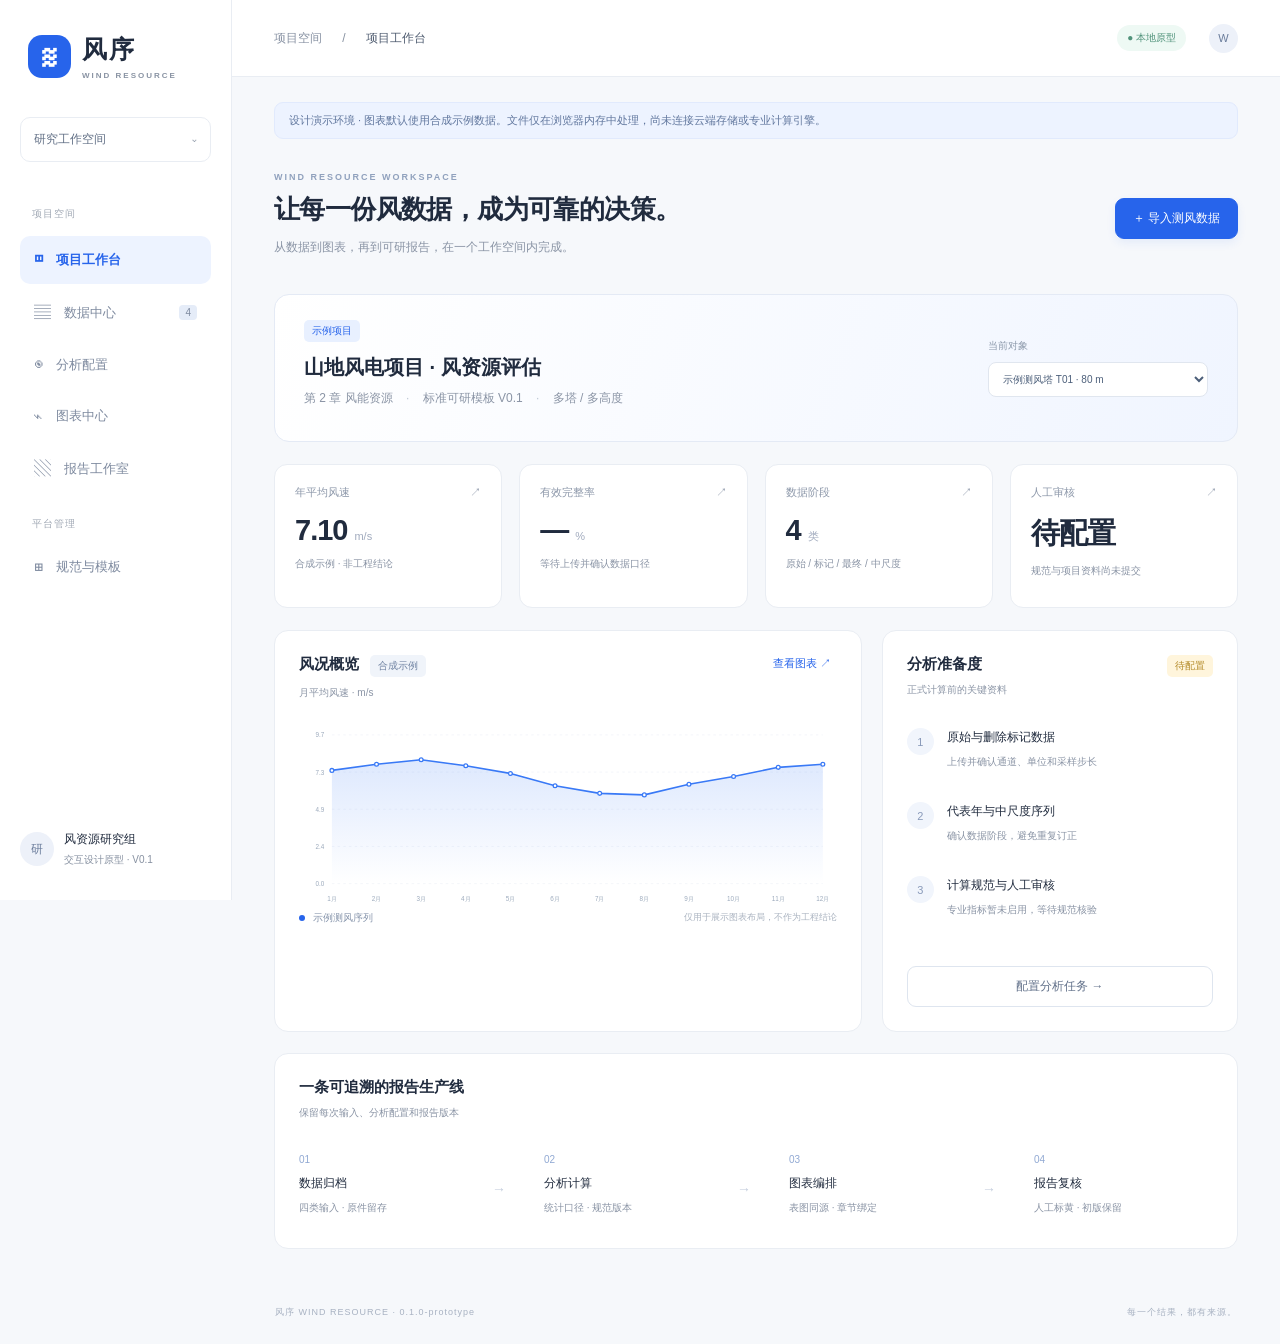
==== index.html @ bcc565cb "Publish GUI baseline v0.1.0-prototype" ====
<!doctype html><html lang="zh-CN"><head><meta charset="UTF-8"><meta name="viewport" content="width=device-width,initial-scale=1"><title>风序 · 风资源分析平台</title><link rel="stylesheet" href="style.css"></head><body>
<aside><a class="brand" href="#overview"><span class="logo">≋</span><div>风序 <small>WIND RESOURCE</small></div></a><div class="workspace">研究工作空间 <span>⌄</span></div><div class="navlabel">项目空间</div><nav><button data-page="overview" class="active">◫ <span>项目工作台</span></button><button data-page="data">▤ <span>数据中心</span><i>4</i></button><button data-page="analysis">◉ <span>分析配置</span></button><button data-page="charts">⌁ <span>图表中心</span></button><button data-page="report">▧ <span>报告工作室</span></button><div class="navlabel">平台管理</div><button data-page="standards">⊞ <span>规范与模板</span></button></nav><div class="asidebottom"><span class="avatar">研</span><div>风资源研究组<small>交互设计原型 · V0.1</small></div></div></aside>
<div class="shell"><header><div>项目空间 <span class="muted">/</span> <b id="breadcrumb">项目工作台</b></div><div class="headerRight"><span class="pill">● 本地原型</span><span class="avatar small">W</span></div></header><main><div class="notice">设计演示环境 · 图表默认使用合成示例数据。文件仅在浏览器内存中处理，尚未连接云端存储或专业计算引擎。</div><section class="projectline"><div><div class="eyebrow">WIND RESOURCE WORKSPACE</div><h1 id="pageTitle">让每一份风数据，成为可靠的决策。</h1><p id="pageDesc">从数据到图表，再到可研报告，在一个工作空间内完成。</p></div><button class="primary" id="topAction">＋ 导入测风数据</button></section>
<section id="overview" class="page active"><div class="projectcard"><div><span class="tag">示例项目</span><h2>山地风电项目 · 风资源评估</h2><p>第 2 章 风能资源 <span class="dot">·</span> 标准可研模板 V0.1 <span class="dot">·</span> 多塔 / 多高度</p></div><div class="projectmeta">当前对象<select id="mast"><option>示例测风塔 T01 · 80 m</option><option>示例测风塔 T02 · 90 m</option><option>示例轮毂高度 · 125 m</option></select></div></div><div class="metrics" id="metrics"></div><div class="twocol"><article class="card"><div class="cardhead"><div><h3>风况概览 <span class="tag soft">合成示例</span></h3><p>月平均风速 · m/s</p></div><button class="textbtn" data-go="charts">查看图表 ↗</button></div><div id="overviewChart" class="chart"></div><div class="legend"><span class="bluepoint"></span>示例测风序列 <span class="legendnote">仅用于展示图表布局，不作为工程结论</span></div></article><article class="card"><div class="cardhead"><div><h3>分析准备度</h3><p>正式计算前的关键资料</p></div><span class="tag amber">待配置</span></div><div class="checklist"><div><span class="step">1</span><div><b>原始与删除标记数据</b><p>上传并确认通道、单位和采样步长</p></div></div><div><span class="step">2</span><div><b>代表年与中尺度序列</b><p>确认数据阶段，避免重复订正</p></div></div><div><span class="step">3</span><div><b>计算规范与人工审核</b><p>专业指标暂未启用，等待规范核验</p></div></div></div><button class="outline wide" data-go="analysis">配置分析任务 →</button></article></div><article class="card"><div class="cardhead"><div><h3>一条可追溯的报告生产线</h3><p>保留每次输入、分析配置和报告版本</p></div></div><div class="pipeline"><div><em>01</em><b>数据归档</b><p>四类输入 · 原件留存</p></div><span>→</span><div><em>02</em><b>分析计算</b><p>统计口径 · 规范版本</p></div><span>→</span><div><em>03</em><b>图表编排</b><p>表图同源 · 章节绑定</p></div><span>→</span><div><em>04</em><b>报告复核</b><p>人工标黄 · 初版保留</p></div></div></article></section>
<section id="data" class="page"><div class="fourgrid" id="slots"></div><article class="card"><div class="cardhead"><div><h3>本地数据预检</h3><p>CSV / TXT 预览与字段映射；本原型不解析 Excel，生产版计划支持 XLSX。</p></div><button class="textbtn" id="sampleDownload">下载 CSV 示例 ↓</button></div><div class="formgrid"><label>数据阶段<select id="stage"><option value="raw">原始测风数据</option><option value="qc">删除标记数据</option><option value="final">最终轮毂代表年</option><option value="mesoscale">中尺度数据</option></select></label><label>选择文件<input type="file" id="file" accept=".csv,.txt,.xlsx,.xls"></label><label>文件时间口径<select id="timezone"><option value="8">北京时间 UTC+08:00</option><option value="0">UTC</option></select></label><label>采样步长（分钟）<input type="number" id="interval" min="1" value="10"></label></div><div id="fileStatus" class="empty">尚未选择文件。支持逗号、制表符或分号分隔的 UTF-8 文本。</div><div id="mapping" hidden><div class="formgrid"><label>时间列<select id="timecol"></select></label><label>风速列（m/s）<select id="speedcol"></select></label><label>方向列（°，可选）<select id="dircol"></select></label><label>质量列（可选；0/valid 为有效）<select id="qccol"></select></label></div><button id="inspect" class="primary">运行本地预检</button><div id="preview" class="tablewrap"></div></div></article><article id="preflight" class="card" hidden></article></section>
<section id="analysis" class="page"><div class="twocol"><article class="card"><div class="cardhead"><div><h3>分析参数</h3><p>先确定数据阶段，再确定统计口径。</p></div><span class="tag soft">配置草稿</span></div><form id="configForm"><div class="formgrid"><label>测风年开始<input type="date" id="start" value="2024-01-01" required></label><label>测风年结束（不含）<input type="date" id="end" value="2025-01-01" required></label><label>目标轮毂高度（m）<input type="number" id="height" value="125" min="1" max="500" required></label><label>风向扇区<select id="sectors"><option>16</option><option>12</option><option>8</option></select></label></div><label class="fieldtitle">长序列回溯窗口</label><div class="segments" id="windows"><button type="button" data-years="10">近 10 年</button><button type="button" data-years="20" class="selected">近 20 年</button><button type="button" data-years="30">近 30 年</button></div><div id="windowPreview" class="hint"></div><label class="fieldtitle">数据处理路径</label><label class="radio"><input type="radio" name="path" value="final" checked> 使用已订正、已外推的最终数据 <small>跳过订正与外推</small></label><label class="radio"><input type="radio" name="path" value="raw"> 从测风数据建立处理流程 <small>引擎待实现</small></label><div class="hint warning">极端风速、湍流等级、切变与密度方法：待规范审核。此原型仅保存配置，不执行专业计算。</div><button class="primary wide" type="submit">保存配置并查看示例图表 →</button></form></article><article class="card"><h3>本次分析的输出</h3><div class="outputlist"><div><b>01 · 数据质量</b><p>完整率、有效率、删除与插补统计</p></div><div><b>02 · 风况特征</b><p>月变化、日变化、频率与玫瑰图</p></div><div><b>03 · 长序列分析</b><p>同期对齐、16扇区相关与年际变化</p></div><div><b>04 · 报告草稿</b><p>绑定第2章，保留待补字段与来源</p></div></div><div class="hint">窗口默认以测风年结束日期为锚点，向前回溯日历年。数据不足时需披露实际覆盖，不能将短序列标为完整30年。</div><button class="outline wide" id="configDownload">下载配置 JSON ↓</button></article></div></section>
<section id="charts" class="page"><div class="charttoolbar"><div class="segments" id="chartTabs"><button class="selected" data-chart="monthly">月变化</button><button data-chart="frequency">风速频率</button><button data-chart="rose">风向玫瑰</button><button data-chart="longterm">长序列</button></div><button class="outline" id="csvDownload">下载当前结果 CSV ↓</button></div><article class="card"><div class="cardhead"><div><h3 id="chartTitle">月平均风速变化</h3><p id="chartSubtitle">合成示例 · 非上传文件分析结果</p></div><span class="tag soft" id="sourceBadge">合成示例</span></div><div id="mainChart" class="chart large"></div><div id="chartTable" class="tablewrap"></div></article><div class="hint warning">分扇区回归、风功率密度与 Weibull 拟合在正式引擎中实现；当前页面不展示伪造的专业计算结论。</div></section>
<section id="report" class="page"><div class="reporttoolbar"><span class="tag amber">未审草稿 · HTML原型</span><button class="primary" id="reportDownload">下载报告预览 HTML ↓</button></div><div class="reportlayout"><article class="card chapters"><h3>第2章 · 风能资源</h3><div id="chapterList"></div></article><article class="paper"><div class="paperbrand">风资源可行性研究 · 设计预览</div><h2 id="chapterTitle"></h2><div id="chapterBody"></div><footer>标准模板 V0.1 <span>草稿 / 待人工复核</span></footer></article></div></section>
<section id="standards" class="page"><div class="twocol"><article class="card"><h3>规范与计算方法</h3><p class="muted">上传标准不等于批准算法，正式启用需工程师审核。</p><div class="outputlist"><div><b>空气密度 / 切变</b><p>输入条件、单位、测量高度与公式待核验</p><span class="tag amber">待提供规范</span></div><div><b>湍流强度 / 机组等级</b><p>需要同时间窗标准差及适用标准版本</p><span class="tag amber">判级未启用</span></div><div><b>50年一遇极端风速</b><p>四个候选方法，按适用条件选择；不预设结果</p><span class="tag amber">待审核</span></div></div></article><article class="card"><h3>可研模板 V0.1</h3><p>主参考：NY10957NK-A01</p><p>辅助参考：04-标准可研模板</p><div class="templatefacts"><b>10<small>标准章节</small></b><b>40<small>表格位置</small></b><b>24<small>图形位置</small></b></div><div class="hint">黄色高亮用于人工补写与确认；多塔、多场区循环展开。未提供的独立《可研上册》不列为已核对资料。</div><button class="outline wide" data-go="report">打开报告工作室 →</button></article></div></section>
</main><footer class="appfooter">风序 WIND RESOURCE <span>每一个结果，都有来源。</span></footer></div><div id="toast" role="status"></div><script src="app.js"></script></body></html>
---- style.css ----
:root{--blue:#2764eb;--ink:#202b3e;--muted:#8791a1;--line:#e9edf3;--bg:#f6f8fb}*{box-sizing:border-box}body{margin:0;color:var(--ink);background:var(--bg);font-family:-apple-system,BlinkMacSystemFont,"Segoe UI","PingFang SC","Microsoft YaHei",sans-serif;font-size:14px}button,input,select{font:inherit}button,a,input,select{outline-offset:4px}button{cursor:pointer;transition:.18s}button:hover{filter:brightness(.96)}a{color:inherit;text-decoration:none}aside{width:232px;position:fixed;inset:0 auto 0 0;background:white;border-right:1px solid var(--line);padding:33px 20px;display:flex;flex-direction:column}.brand{display:flex;align-items:center;gap:11px;padding:0 8px;font-size:25px;font-weight:700;letter-spacing:2px}.logo{display:grid;place-items:center;width:43px;height:43px;border-radius:14px;background:var(--blue);color:white;font-size:35px}.brand small{display:block;font-size:8px;letter-spacing:2px;color:#8993a3;margin-top:5px}.workspace{margin:37px 0 22px;padding:13px;border:1px solid var(--line);border-radius:10px;font-size:12px;color:#627086}.workspace span{float:right}.navlabel{text-transform:uppercase;color:#a1a9b5;font-size:10px;margin:23px 12px 12px;letter-spacing:1px}nav button{border:0;background:none;color:#7e8a9f;width:100%;text-align:left;padding:14px;border-radius:10px;margin:3px 0;display:flex;gap:13px;align-items:center;font-size:17px}nav button span{font-size:13px}nav button.active{color:var(--blue);background:#edf3ff;font-weight:600}nav i{font-size:10px;font-style:normal;margin-left:auto;background:#e5ecf8;padding:2px 6px;border-radius:4px}.asidebottom{margin-top:auto;display:flex;gap:10px;align-items:center;font-size:12px}.asidebottom small{display:block;color:var(--muted);font-size:10px;margin-top:5px}.avatar{display:grid;place-items:center;background:#edf1f9;color:#6a7c9b;border-radius:50%;width:34px;height:34px}.avatar.small{width:29px;height:29px;font-size:11px}.shell{margin-left:232px}header{height:77px;background:#fff;border-bottom:1px solid var(--line);padding:0 42px;display:flex;align-items:center;justify-content:space-between;font-size:12px;color:#8892a3}header b{color:#4f5c70;font-weight:500}header .muted{margin:0 17px}.headerRight{display:flex;align-items:center;gap:23px}.pill{font-size:10px;color:#51937b;background:#eef9f4;padding:6px 10px;border-radius:20px}main{max-width:1510px;margin:auto;padding:25px 42px 20px}.notice{background:#edf3ff;color:#61779e;border:1px solid #e1eafd;padding:10px 14px;border-radius:9px;font-size:11px}.projectline{display:flex;justify-content:space-between;align-items:center;margin:33px 0 28px;gap:16px}.eyebrow{font-size:9px;letter-spacing:2px;color:#90a1bd;font-weight:600}h1{font-size:26px;letter-spacing:-.6px;font-weight:650;margin:10px 0}p{line-height:1.8;color:#8a94a5;font-size:12px;margin:7px 0}h2{font-size:20px;font-weight:600}h3{font-size:15px;font-weight:600;margin:0 0 7px}.primary,.outline{border-radius:9px;padding:11px 17px;font-size:12px;white-space:nowrap}.primary{background:var(--blue);color:white;border:1px solid var(--blue);box-shadow:0 4px 10px #2764eb15}.outline{background:white;color:#62718a;border:1px solid #dee5ef}.textbtn{background:none;border:0;color:var(--blue);font-size:11px}.wide{width:100%;margin-top:16px}.page{display:none}.page.active{display:block}.projectcard{display:flex;align-items:center;justify-content:space-between;gap:20px;background:linear-gradient(110deg,#fff,#f0f5ff);border:1px solid #e4eaf5;border-radius:15px;padding:25px 29px}.projectcard h2{margin:12px 0 5px}.dot{margin:0 10px;color:#bec7d4}.tag{font-size:10px;border-radius:5px;padding:4px 8px;background:#e8f0ff;color:var(--blue);font-weight:400;display:inline-block}.tag.soft{color:#7184a3;background:#f0f4fa;margin-left:7px}.tag.amber{background:#fff5dc;color:#b48b2a}.projectmeta{color:#8c99ab;font-size:10px;min-width:220px}.projectmeta select{margin-top:9px}.metrics{display:grid;grid-template-columns:repeat(4,1fr);gap:17px;margin:22px 0}.metric{background:#fff;padding:20px;border:1px solid var(--line);border-radius:13px}.metriclabel{color:#8d98aa;font-size:11px;display:flex;justify-content:space-between}.metric strong{font-size:29px;letter-spacing:-1px;font-weight:600;display:inline-block;margin-top:14px}.metric strong small{font-size:11px;color:#a0aabd;font-weight:400;margin-left:7px;letter-spacing:0}.metric p{font-size:10px;margin-top:8px}.twocol{display:grid;grid-template-columns:1.65fr 1fr;gap:20px}.card{background:white;border:1px solid var(--line);border-radius:14px;padding:24px;margin-bottom:21px;min-width:0}.cardhead{display:flex;justify-content:space-between;align-items:flex-start;gap:15px}.cardhead p{font-size:10px;margin:5px 0}.chart{width:100%;margin:14px 0 0}.chart svg{width:100%;height:auto;display:block}.legend{font-size:10px;color:#8694ab;display:flex;gap:8px;align-items:center}.bluepoint{width:6px;height:6px;background:var(--blue);border-radius:50%}.legendnote{margin-left:auto;font-size:9px;color:#aab3c0}.checklist>div{display:flex;gap:13px;margin:24px 0}.checklist b{font-size:12px;font-weight:500}.checklist p{font-size:10px}.step{border-radius:50%;width:27px;height:27px;display:grid;place-items:center;background:#f1f5fc;color:#899aba;font-size:11px;flex-shrink:0}.pipeline{display:flex;align-items:center;justify-content:space-between;margin-top:27px;gap:14px}.pipeline div{flex:1}.pipeline em{font-size:10px;color:#91a9d3;font-style:normal;display:block;margin-bottom:9px}.pipeline b{font-size:12px;font-weight:500}.pipeline p{font-size:10px}.pipeline>span{color:#c4cddd;margin-right:24px}.fourgrid{display:grid;grid-template-columns:repeat(4,1fr);gap:16px}.slot{background:white;border:1px dashed #cbd7eb;border-radius:13px;padding:20px;margin-bottom:20px}.slot .fileicon{font-size:23px;color:#8fa8d5}.slot h3{font-size:12px;margin:15px 0 8px}.slot p{font-size:10px;overflow-wrap:anywhere}.formgrid{display:grid;grid-template-columns:1fr 1fr;gap:20px;margin:23px 0}label{color:#657389;font-size:11px;display:block}input,select{display:block;width:100%;padding:10px;border:1px solid #e0e6ef;border-radius:8px;background:#fff;color:#4c5f7a;margin-top:9px;min-width:0}input[type=file]{font-size:10px;padding:8px}.fieldtitle{margin:24px 0 11px}.segments{display:flex;gap:6px;background:#edf1f7;padding:4px;border-radius:10px;width:fit-content}.segments button{border:0;padding:9px 17px;border-radius:7px;background:transparent;color:#8190a7;font-size:12px}.segments .selected{background:white;color:#2764eb;box-shadow:0 1px 4px #22335510}.hint{font-size:11px;line-height:1.9;background:#f4f7fc;color:#7c8da7;padding:14px;border-radius:9px;margin:17px 0}.hint.warning{background:#fffaed;color:#a38950}.radio{display:flex;align-items:center;gap:10px;padding:13px;border:1px solid var(--line);border-radius:8px;margin:10px 0;flex-wrap:wrap}.radio input{width:auto;margin:0}.radio small{font-size:10px;color:#9ca8ba;margin-left:auto}.outputlist>div{padding:22px 0;border-bottom:1px solid var(--line)}.outputlist b{font-size:12px;font-weight:500}.outputlist p{font-size:11px}.empty{background:#f8fafd;padding:30px;text-align:center;border-radius:9px;font-size:12px;color:#98a5b8}.tablewrap{overflow:auto;margin-top:20px}table{border-collapse:collapse;width:100%;font-size:11px;white-space:nowrap}th{text-align:left;background:#f7f9fc;color:#7c8da6;font-weight:500}td,th{padding:12px;border-bottom:1px solid var(--line)}.charttoolbar,.reporttoolbar{display:flex;justify-content:space-between;align-items:center;gap:15px;margin-bottom:20px}.large{max-width:1000px;margin:25px auto}.reportlayout{display:grid;grid-template-columns:240px 1fr;gap:25px}.chapters{padding:23px 15px;height:fit-content}.chapters h3{padding:0 10px}.chapters button{width:100%;text-align:left;border:0;background:none;color:#8090a7;padding:13px 10px;font-size:11px;border-radius:7px;margin:4px 0}.chapters button.selected{background:#edf3ff;color:var(--blue)}.paper{background:white;box-shadow:0 5px 25px #28385606;border:1px solid #e9edf4;padding:45px 55px;min-height:650px;position:relative;border-radius:3px;margin-bottom:22px}.paperbrand{border-bottom:1px solid #d9e1ed;padding-bottom:15px;color:#99a4b5;font-size:10px;letter-spacing:2px}.paper h2{text-align:center;font-size:23px;margin:35px 0}.paper p{color:#657389;line-height:2.2;font-size:12px}.paper mark{background:#fff0a6;padding:3px 5px;color:#907634}.paper footer{border-top:1px solid #e4e9f0;font-size:10px;color:#9ca6b6;margin-top:60px;padding-top:13px;display:flex;justify-content:space-between}.templatefacts{display:flex;justify-content:space-around;margin:35px 0}.templatefacts b{font-size:30px;font-weight:500;color:#5b79aa}.templatefacts small{display:block;font-size:10px;color:#a0aabc;margin-top:12px;font-weight:400}.appfooter{padding:16px 43px 25px;color:#a8b2c2;font-size:9px;letter-spacing:1px;display:flex;justify-content:space-between}.muted{color:var(--muted)}#toast{position:fixed;bottom:28px;left:55%;transform:translateX(-50%);background:#253650;color:white;padding:13px 22px;border-radius:10px;font-size:12px;display:none;box-shadow:0 4px 25px #26395630;z-index:10}.error{color:#b86657}.success{color:#47957f}@media(min-width:1600px){main{padding-top:35px}.chart{margin-top:25px}}@media(max-width:1100px){aside{width:190px;padding:25px 12px}.shell{margin-left:190px}main{padding:22px}.twocol{grid-template-columns:1fr}.metrics{gap:10px}.metric{padding:15px}.fourgrid{grid-template-columns:1fr 1fr}h1{font-size:22px}.reportlayout{grid-template-columns:190px 1fr}.paper{padding:25px}}@media(max-width:720px){aside{position:static;width:100%;padding:16px;border-right:0}.brand{font-size:20px}.workspace,.navlabel,.asidebottom{display:none}nav{display:flex;overflow:auto;margin-top:15px}nav button{width:auto;flex-shrink:0;padding:10px}nav button span{font-size:11px}nav i{display:none}.shell{margin:0}header{padding:0 20px;height:55px}main{padding:16px}.projectline,.projectcard{align-items:flex-start;flex-direction:column}.projectline{margin:25px 0}.projectmeta{width:100%}.metrics{grid-template-columns:1fr 1fr}.fourgrid{grid-template-columns:1fr 1fr;gap:10px}.slot{padding:15px}.formgrid{grid-template-columns:1fr}.pipeline{flex-wrap:wrap}.pipeline div{flex:0 0 42%}.pipeline>span{display:none}.charttoolbar{align-items:flex-start;flex-direction:column}.segments button{padding:9px 12px}.reportlayout{grid-template-columns:1fr}.chapters{display:flex;flex-wrap:wrap}.chapters h3{width:100%}.chapters button{width:48%}.paper{padding:24px;min-height:500px}.legendnote{display:none}.card{padding:20px}.notice{line-height:1.8}.appfooter{padding:15px}.reporttoolbar{flex-wrap:wrap}}@media print{aside,header,.notice,.projectline,.appfooter,.reporttoolbar,.chapters,#toast{display:none}.shell{margin:0}.reportlayout{display:block}.paper{box-shadow:none;border:0}}
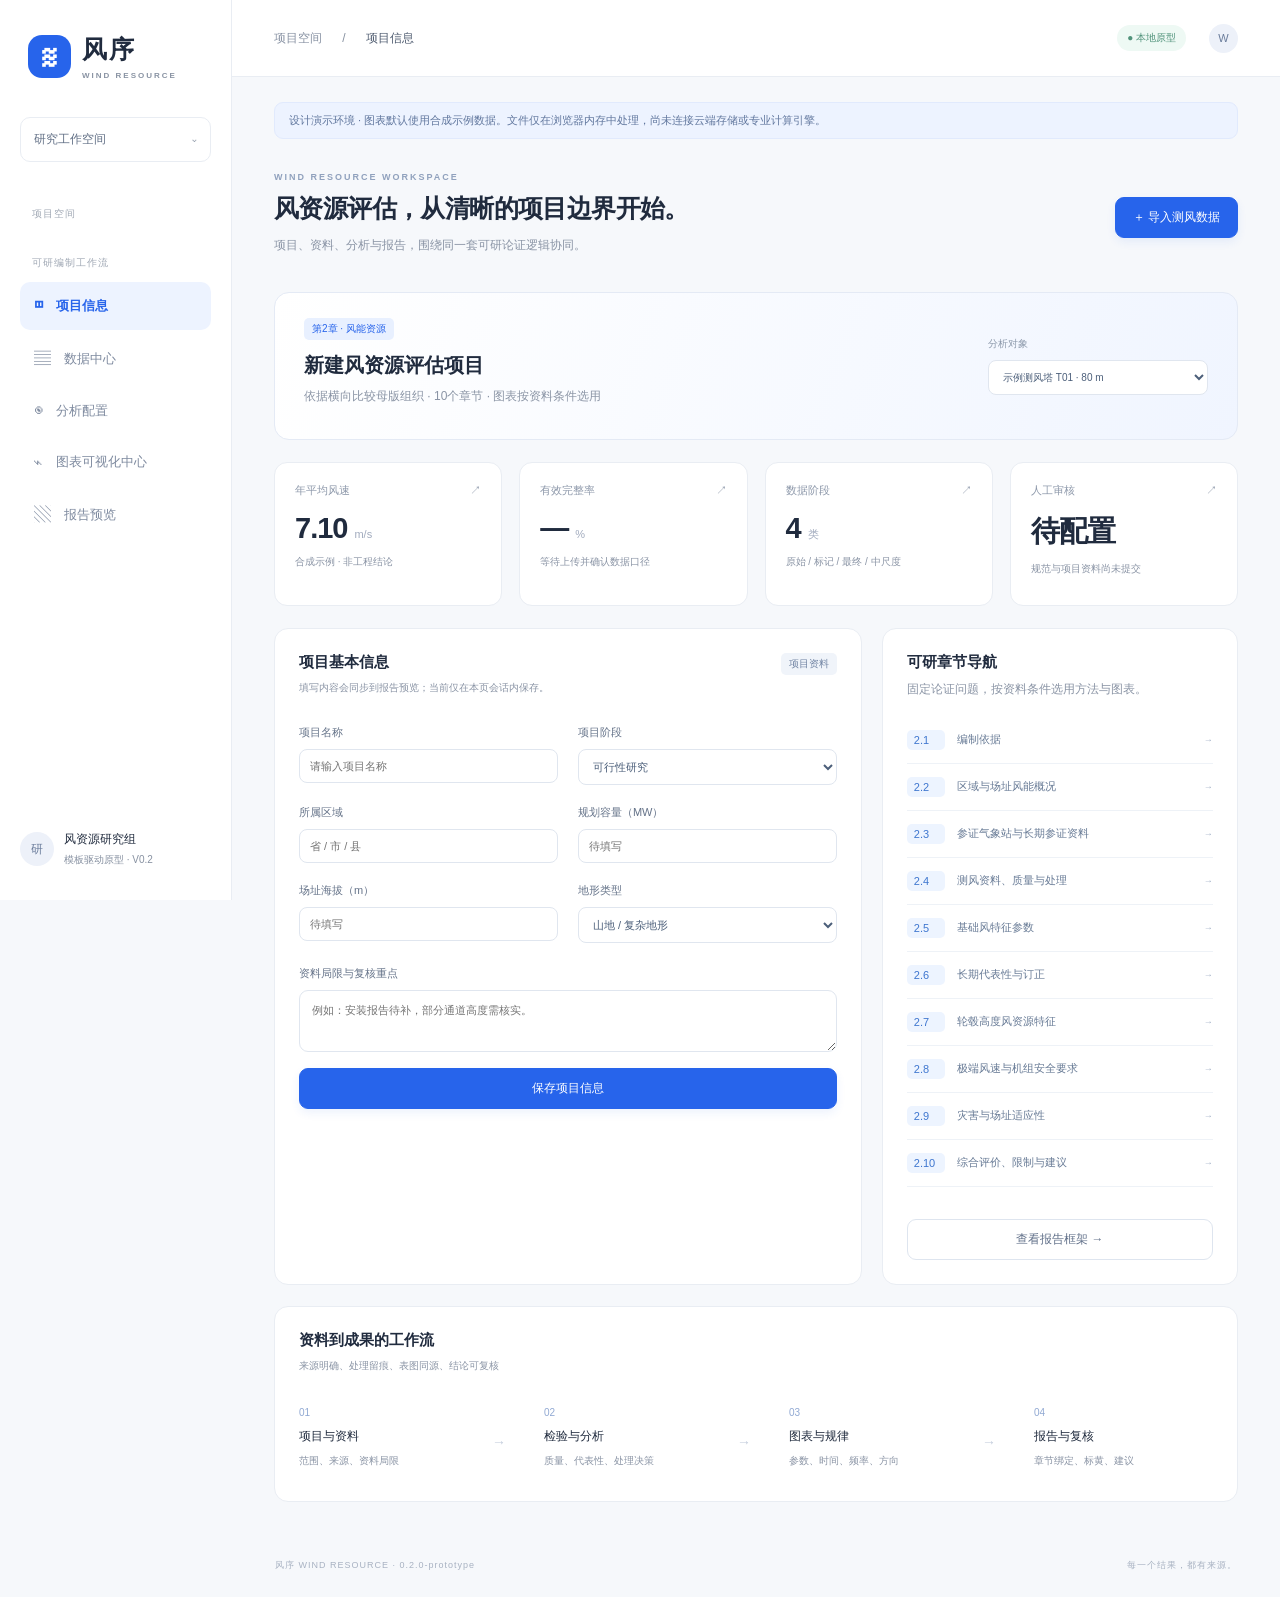
==== commit 2fb6686d: "Publish GUI v0.2.0-prototype from 34cc184" ====
--- a/index.html
+++ b/index.html
@@ -1,10 +1,10 @@
-<!doctype html><html lang="zh-CN"><head><meta charset="UTF-8"><meta name="viewport" content="width=device-width,initial-scale=1"><title>风序 · 风资源分析平台</title><link rel="stylesheet" href="style.css"></head><body>
-<aside><a class="brand" href="#overview"><span class="logo">≋</span><div>风序 <small>WIND RESOURCE</small></div></a><div class="workspace">研究工作空间 <span>⌄</span></div><div class="navlabel">项目空间</div><nav><button data-page="overview" class="active">◫ <span>项目工作台</span></button><button data-page="data">▤ <span>数据中心</span><i>4</i></button><button data-page="analysis">◉ <span>分析配置</span></button><button data-page="charts">⌁ <span>图表中心</span></button><button data-page="report">▧ <span>报告工作室</span></button><div class="navlabel">平台管理</div><button data-page="standards">⊞ <span>规范与模板</span></button></nav><div class="asidebottom"><span class="avatar">研</span><div>风资源研究组<small>交互设计原型 · V0.1</small></div></div></aside>
-<div class="shell"><header><div>项目空间 <span class="muted">/</span> <b id="breadcrumb">项目工作台</b></div><div class="headerRight"><span class="pill">● 本地原型</span><span class="avatar small">W</span></div></header><main><div class="notice">设计演示环境 · 图表默认使用合成示例数据。文件仅在浏览器内存中处理，尚未连接云端存储或专业计算引擎。</div><section class="projectline"><div><div class="eyebrow">WIND RESOURCE WORKSPACE</div><h1 id="pageTitle">让每一份风数据，成为可靠的决策。</h1><p id="pageDesc">从数据到图表，再到可研报告，在一个工作空间内完成。</p></div><button class="primary" id="topAction">＋ 导入测风数据</button></section>
-<section id="overview" class="page active"><div class="projectcard"><div><span class="tag">示例项目</span><h2>山地风电项目 · 风资源评估</h2><p>第 2 章 风能资源 <span class="dot">·</span> 标准可研模板 V0.1 <span class="dot">·</span> 多塔 / 多高度</p></div><div class="projectmeta">当前对象<select id="mast"><option>示例测风塔 T01 · 80 m</option><option>示例测风塔 T02 · 90 m</option><option>示例轮毂高度 · 125 m</option></select></div></div><div class="metrics" id="metrics"></div><div class="twocol"><article class="card"><div class="cardhead"><div><h3>风况概览 <span class="tag soft">合成示例</span></h3><p>月平均风速 · m/s</p></div><button class="textbtn" data-go="charts">查看图表 ↗</button></div><div id="overviewChart" class="chart"></div><div class="legend"><span class="bluepoint"></span>示例测风序列 <span class="legendnote">仅用于展示图表布局，不作为工程结论</span></div></article><article class="card"><div class="cardhead"><div><h3>分析准备度</h3><p>正式计算前的关键资料</p></div><span class="tag amber">待配置</span></div><div class="checklist"><div><span class="step">1</span><div><b>原始与删除标记数据</b><p>上传并确认通道、单位和采样步长</p></div></div><div><span class="step">2</span><div><b>代表年与中尺度序列</b><p>确认数据阶段，避免重复订正</p></div></div><div><span class="step">3</span><div><b>计算规范与人工审核</b><p>专业指标暂未启用，等待规范核验</p></div></div></div><button class="outline wide" data-go="analysis">配置分析任务 →</button></article></div><article class="card"><div class="cardhead"><div><h3>一条可追溯的报告生产线</h3><p>保留每次输入、分析配置和报告版本</p></div></div><div class="pipeline"><div><em>01</em><b>数据归档</b><p>四类输入 · 原件留存</p></div><span>→</span><div><em>02</em><b>分析计算</b><p>统计口径 · 规范版本</p></div><span>→</span><div><em>03</em><b>图表编排</b><p>表图同源 · 章节绑定</p></div><span>→</span><div><em>04</em><b>报告复核</b><p>人工标黄 · 初版保留</p></div></div></article></section>
+<!doctype html><html lang="zh-CN"><head><meta charset="UTF-8"><meta name="viewport" content="width=device-width,initial-scale=1"><title>风序 · 风资源分析工作台 V0.2</title><link rel="stylesheet" href="style.css"></head><body>
+<aside><a class="brand" href="#overview"><span class="logo">≋</span><div>风序 <small>WIND RESOURCE</small></div></a><div class="workspace">研究工作空间 <span>⌄</span></div><div class="navlabel">项目空间</div><nav><div class="navlabel">可研编制工作流</div><button data-page="overview" class="active">◫ <span>项目信息</span></button><button data-page="data">▤ <span>数据中心</span></button><button data-page="analysis">◉ <span>分析配置</span></button><button data-page="charts">⌁ <span>图表可视化中心</span></button><button data-page="report">▧ <span>报告预览</span></button></nav><div class="asidebottom"><span class="avatar">研</span><div>风资源研究组<small>模板驱动原型 · V0.2</small></div></div></aside>
+<div class="shell"><header><div>项目空间 <span class="muted">/</span> <b id="breadcrumb">项目信息</b></div><div class="headerRight"><span class="pill">● 本地原型</span><span class="avatar small">W</span></div></header><main><div class="notice">设计演示环境 · 图表默认使用合成示例数据。文件仅在浏览器内存中处理，尚未连接云端存储或专业计算引擎。</div><section class="projectline"><div><div class="eyebrow">WIND RESOURCE WORKSPACE</div><h1 id="pageTitle">让每一份风数据，成为可靠的决策。</h1><p id="pageDesc">从数据到图表，再到可研报告，在一个工作空间内完成。</p></div><button class="primary" id="topAction">＋ 导入测风数据</button></section>
+<section id="overview" class="page active"><div class="projectcard"><div><span class="tag">第2章 · 风能资源</span><h2 id="projectNameDisplay">新建风资源评估项目</h2><p>依据横向比较母版组织 · 10个章节 · 图表按资料条件选用</p></div><div class="projectmeta">分析对象<select id="mast"><option>示例测风塔 T01 · 80 m</option><option>示例测风塔 T02 · 90 m</option><option>示例轮毂高度 · 125 m</option></select></div></div><div class="metrics" id="metrics"></div><div class="twocol"><article class="card"><div class="cardhead"><div><h3>项目基本信息</h3><p>填写内容会同步到报告预览；当前仅在本页会话内保存。</p></div><span class="tag soft">项目资料</span></div><form id="projectForm"><div class="formgrid"><label>项目名称<input id="projectName" placeholder="请输入项目名称" maxlength="100" required></label><label>项目阶段<select id="projectStage"><option>可行性研究</option><option>预可行性研究</option><option>可研复核</option><option>投标方案</option></select></label><label>所属区域<input id="region" placeholder="省 / 市 / 县" maxlength="100"></label><label>规划容量（MW）<input id="capacity" type="number" min="0.1" step="0.1" placeholder="待填写"></label><label>场址海拔（m）<input id="elevation" type="number" min="-500" max="9000" placeholder="待填写"></label><label>地形类型<select id="terrain"><option>山地 / 复杂地形</option><option>丘陵</option><option>平原 / 简单地形</option><option>待确认</option></select></label></div><label>资料局限与复核重点<textarea id="projectNotes" rows="3" maxlength="1000" placeholder="例如：安装报告待补，部分通道高度需核实。"></textarea></label><button class="primary wide" type="submit">保存项目信息</button></form></article><article class="card"><h3>可研章节导航</h3><p>固定论证问题，按资料条件选用方法与图表。</p><div id="templateMap" class="templateMap"></div><button class="outline wide" data-go="report">查看报告框架 →</button></article></div><article class="card"><div class="cardhead"><div><h3>资料到成果的工作流</h3><p>来源明确、处理留痕、表图同源、结论可复核</p></div></div><div class="pipeline"><div><em>01</em><b>项目与资料</b><p>范围、来源、资料局限</p></div><span>→</span><div><em>02</em><b>检验与分析</b><p>质量、代表性、处理决策</p></div><span>→</span><div><em>03</em><b>图表与规律</b><p>参数、时间、频率、方向</p></div><span>→</span><div><em>04</em><b>报告与复核</b><p>章节绑定、标黄、建议</p></div></div></article></section>
 <section id="data" class="page"><div class="fourgrid" id="slots"></div><article class="card"><div class="cardhead"><div><h3>本地数据预检</h3><p>CSV / TXT 预览与字段映射；本原型不解析 Excel，生产版计划支持 XLSX。</p></div><button class="textbtn" id="sampleDownload">下载 CSV 示例 ↓</button></div><div class="formgrid"><label>数据阶段<select id="stage"><option value="raw">原始测风数据</option><option value="qc">删除标记数据</option><option value="final">最终轮毂代表年</option><option value="mesoscale">中尺度数据</option></select></label><label>选择文件<input type="file" id="file" accept=".csv,.txt,.xlsx,.xls"></label><label>文件时间口径<select id="timezone"><option value="8">北京时间 UTC+08:00</option><option value="0">UTC</option></select></label><label>采样步长（分钟）<input type="number" id="interval" min="1" value="10"></label></div><div id="fileStatus" class="empty">尚未选择文件。支持逗号、制表符或分号分隔的 UTF-8 文本。</div><div id="mapping" hidden><div class="formgrid"><label>时间列<select id="timecol"></select></label><label>风速列（m/s）<select id="speedcol"></select></label><label>方向列（°，可选）<select id="dircol"></select></label><label>质量列（可选；0/valid 为有效）<select id="qccol"></select></label></div><button id="inspect" class="primary">运行本地预检</button><div id="preview" class="tablewrap"></div></div></article><article id="preflight" class="card" hidden></article></section>
-<section id="analysis" class="page"><div class="twocol"><article class="card"><div class="cardhead"><div><h3>分析参数</h3><p>先确定数据阶段，再确定统计口径。</p></div><span class="tag soft">配置草稿</span></div><form id="configForm"><div class="formgrid"><label>测风年开始<input type="date" id="start" value="2024-01-01" required></label><label>测风年结束（不含）<input type="date" id="end" value="2025-01-01" required></label><label>目标轮毂高度（m）<input type="number" id="height" value="125" min="1" max="500" required></label><label>风向扇区<select id="sectors"><option>16</option><option>12</option><option>8</option></select></label></div><label class="fieldtitle">长序列回溯窗口</label><div class="segments" id="windows"><button type="button" data-years="10">近 10 年</button><button type="button" data-years="20" class="selected">近 20 年</button><button type="button" data-years="30">近 30 年</button></div><div id="windowPreview" class="hint"></div><label class="fieldtitle">数据处理路径</label><label class="radio"><input type="radio" name="path" value="final" checked> 使用已订正、已外推的最终数据 <small>跳过订正与外推</small></label><label class="radio"><input type="radio" name="path" value="raw"> 从测风数据建立处理流程 <small>引擎待实现</small></label><div class="hint warning">极端风速、湍流等级、切变与密度方法：待规范审核。此原型仅保存配置，不执行专业计算。</div><button class="primary wide" type="submit">保存配置并查看示例图表 →</button></form></article><article class="card"><h3>本次分析的输出</h3><div class="outputlist"><div><b>01 · 数据质量</b><p>完整率、有效率、删除与插补统计</p></div><div><b>02 · 风况特征</b><p>月变化、日变化、频率与玫瑰图</p></div><div><b>03 · 长序列分析</b><p>同期对齐、16扇区相关与年际变化</p></div><div><b>04 · 报告草稿</b><p>绑定第2章，保留待补字段与来源</p></div></div><div class="hint">窗口默认以测风年结束日期为锚点，向前回溯日历年。数据不足时需披露实际覆盖，不能将短序列标为完整30年。</div><button class="outline wide" id="configDownload">下载配置 JSON ↓</button></article></div></section>
-<section id="charts" class="page"><div class="charttoolbar"><div class="segments" id="chartTabs"><button class="selected" data-chart="monthly">月变化</button><button data-chart="frequency">风速频率</button><button data-chart="rose">风向玫瑰</button><button data-chart="longterm">长序列</button></div><button class="outline" id="csvDownload">下载当前结果 CSV ↓</button></div><article class="card"><div class="cardhead"><div><h3 id="chartTitle">月平均风速变化</h3><p id="chartSubtitle">合成示例 · 非上传文件分析结果</p></div><span class="tag soft" id="sourceBadge">合成示例</span></div><div id="mainChart" class="chart large"></div><div id="chartTable" class="tablewrap"></div></article><div class="hint warning">分扇区回归、风功率密度与 Weibull 拟合在正式引擎中实现；当前页面不展示伪造的专业计算结论。</div></section>
-<section id="report" class="page"><div class="reporttoolbar"><span class="tag amber">未审草稿 · HTML原型</span><button class="primary" id="reportDownload">下载报告预览 HTML ↓</button></div><div class="reportlayout"><article class="card chapters"><h3>第2章 · 风能资源</h3><div id="chapterList"></div></article><article class="paper"><div class="paperbrand">风资源可行性研究 · 设计预览</div><h2 id="chapterTitle"></h2><div id="chapterBody"></div><footer>标准模板 V0.1 <span>草稿 / 待人工复核</span></footer></article></div></section>
-<section id="standards" class="page"><div class="twocol"><article class="card"><h3>规范与计算方法</h3><p class="muted">上传标准不等于批准算法，正式启用需工程师审核。</p><div class="outputlist"><div><b>空气密度 / 切变</b><p>输入条件、单位、测量高度与公式待核验</p><span class="tag amber">待提供规范</span></div><div><b>湍流强度 / 机组等级</b><p>需要同时间窗标准差及适用标准版本</p><span class="tag amber">判级未启用</span></div><div><b>50年一遇极端风速</b><p>四个候选方法，按适用条件选择；不预设结果</p><span class="tag amber">待审核</span></div></div></article><article class="card"><h3>可研模板 V0.1</h3><p>主参考：NY10957NK-A01</p><p>辅助参考：04-标准可研模板</p><div class="templatefacts"><b>10<small>标准章节</small></b><b>40<small>表格位置</small></b><b>24<small>图形位置</small></b></div><div class="hint">黄色高亮用于人工补写与确认；多塔、多场区循环展开。未提供的独立《可研上册》不列为已核对资料。</div><button class="outline wide" data-go="report">打开报告工作室 →</button></article></div></section>
+<section id="analysis" class="page"><div class="twocol"><article class="card"><div class="cardhead"><div><h3>分析参数</h3><p>先确定数据阶段，再确定统计口径。</p></div><span class="tag soft">配置草稿</span></div><form id="configForm"><div class="formgrid"><label>测风年开始<input type="date" id="start" value="2024-01-01" required></label><label>测风年结束（不含）<input type="date" id="end" value="2025-01-01" required></label><label>目标轮毂高度（m）<input type="number" id="height" value="125" min="1" max="500" required></label><label>风向扇区<select id="sectors"><option>16</option><option>12</option><option>8</option></select></label></div><label class="fieldtitle">长序列回溯窗口</label><div class="segments" id="windows"><button type="button" data-years="10">近 10 年</button><button type="button" data-years="20" class="selected">近 20 年</button><button type="button" data-years="30">近 30 年</button></div><div id="windowPreview" class="hint"></div><label class="fieldtitle">参数计算与来源配置（草稿）</label><div class="formgrid"><label>密度资料来源<select id="densityMethod"><option value="measured">塔实测温压</option><option value="station">气象站推算</option><option value="mesoscale">中尺度资料</option><option value="pending">资料待补</option></select></label><label>切变取用依据<select id="shearMethod"><option value="paired">同期多高度拟合</option><option value="borrowed">借用塔切变（待核验）</option><option value="pending">资料待补</option></select></label><label>长期相关性分组<select id="correlationMode"><option value="overall">总体相关</option><option value="sectors">总体＋分扇区相关</option></select></label><label>规范状态<input value="待提供并审核；专业判级未启用" readonly></label></div><label class="fieldtitle">数据处理路径</label><label class="radio"><input type="radio" name="path" value="final" checked> 使用已订正、已外推的最终数据 <small>跳过订正与外推</small></label><label class="radio"><input type="radio" name="path" value="raw"> 从测风数据建立处理流程 <small>引擎待实现</small></label><div class="hint warning">专业方法状态：待规范审核。密度、切变、Weibull、湍流、相关性等可浏览合成图形方案；真实文件的专业计算尚未接入。</div><button class="primary wide" type="submit">保存配置并进入图表中心 →</button></form></article><article class="card"><h3>本次分析的输出与规范状态</h3><div class="outputlist"><div><b>01 · 数据质量</b><p>完整率、有效率、删除与插补统计</p></div><div><b>02 · 风况特征</b><p>月变化、日变化、频率与玫瑰图</p></div><div><b>03 · 长序列分析</b><p>同期对齐、16扇区相关与年际变化</p></div><div><b>04 · 报告草稿</b><p>绑定第2章，保留待补字段与来源</p></div></div><div class="hint">窗口默认以测风年结束日期为锚点，向前回溯日历年。数据不足时需披露实际覆盖，不能将短序列标为完整30年。</div><button class="outline wide" id="configDownload">下载配置 JSON ↓</button></article></div></section>
+<section id="charts" class="page"><div class="vizSummary"><div><span class="eyebrow">VISUAL ANALYSIS LIBRARY</span><h2>风参数图谱</h2><p>从基础参数到轮毂成果，按可研论证主线组织。</p></div><div><span class="tag">13类图表</span> <span class="tag soft">可导出 SVG / CSV</span></div></div><div class="vizlayout"><article class="card chartcatalog"><div class="cataloghead"><h3>图表目录</h3><input id="chartSearch" type="search" placeholder="搜索参数或图表…" aria-label="搜索图表"></div><div id="chartTabs"></div></article><div class="vizmain"><article class="card"><div class="vizfilters"><label>数据来源<select id="chartSource"><option value="example">合成示例 · 浏览图形方案</option><option value="imported">真实导入 · 当前文件</option></select></label><label>数据阶段<select id="vizStage"><option value="raw">原始测风数据</option><option value="qc">删除标记数据</option><option value="final">最终轮毂代表年</option><option value="mesoscale">中尺度数据</option></select></label><label>显示对象<select id="vizObject"><option value="T01">示例 T01 · 80 m</option><option value="T02">示例 T02 · 90 m</option><option value="hub">示例轮毂 · 125 m</option></select></label></div><div id="contextHint" class="contextnote"></div><div class="cardhead"><div><div id="chapterBinding" class="eyebrow"></div><h3 id="chartTitle"></h3><p id="chartSubtitle"></p></div><span class="tag soft" id="sourceBadge">合成示例</span></div><div id="sectorFilter" hidden><label>相关性分组（示例）<select id="corrSector"><option value="all">总体</option><option value="0">N</option><option value="4">E</option><option value="8">S</option><option value="12">W</option></select></label></div><div id="chartStats" class="chartStats"></div><div id="mainChart" class="chart large"></div><div id="chartNote" class="hint"></div><div class="charttoolbar"><button class="outline" id="svgDownload">下载图形 SVG ↓</button><button class="outline" id="csvDownload">下载当前结果 CSV ↓</button><button class="textbtn" id="toggleTable" aria-expanded="true">收起数据表</button></div><div id="chartTable" class="tablewrap"></div></article><article class="card"><h3>资料要求与报告位置</h3><div id="requirements"></div><button class="outline" id="jumpReport">查看对应报告章节 →</button></article></div></div></section>
+<section id="report" class="page"><div class="reportintro hint">模板 V0.2：依据 → 背景 → 测风与质量 → 基础参数 → 长期代表性 → 轮毂成果 → 极值 → 灾害 → 评价。黄色为待补项；专业图形示例不进入正式结论。</div><div class="reporttoolbar"><span class="tag amber">未审草稿 · HTML原型</span><button class="primary" id="reportDownload">下载报告预览 HTML ↓</button></div><div class="reportlayout"><article class="card chapters"><h3>第2章 · 风能资源</h3><div id="chapterList"></div></article><article class="paper"><div class="paperbrand">风资源可行性研究 · 设计预览</div><h2 id="chapterTitle"></h2><div id="chapterBody"></div><footer>标准模板 V0.2 <span>草稿 / 待人工复核</span></footer></article></div></section>
+
 </main><footer class="appfooter">风序 WIND RESOURCE <span>每一个结果，都有来源。</span></footer></div><div id="toast" role="status"></div><script src="app.js"></script></body></html>
--- a/style.css
+++ b/style.css
@@ -1 +1,3 @@
 :root{--blue:#2764eb;--ink:#202b3e;--muted:#8791a1;--line:#e9edf3;--bg:#f6f8fb}*{box-sizing:border-box}body{margin:0;color:var(--ink);background:var(--bg);font-family:-apple-system,BlinkMacSystemFont,"Segoe UI","PingFang SC","Microsoft YaHei",sans-serif;font-size:14px}button,input,select{font:inherit}button,a,input,select{outline-offset:4px}button{cursor:pointer;transition:.18s}button:hover{filter:brightness(.96)}a{color:inherit;text-decoration:none}aside{width:232px;position:fixed;inset:0 auto 0 0;background:white;border-right:1px solid var(--line);padding:33px 20px;display:flex;flex-direction:column}.brand{display:flex;align-items:center;gap:11px;padding:0 8px;font-size:25px;font-weight:700;letter-spacing:2px}.logo{display:grid;place-items:center;width:43px;height:43px;border-radius:14px;background:var(--blue);color:white;font-size:35px}.brand small{display:block;font-size:8px;letter-spacing:2px;color:#8993a3;margin-top:5px}.workspace{margin:37px 0 22px;padding:13px;border:1px solid var(--line);border-radius:10px;font-size:12px;color:#627086}.workspace span{float:right}.navlabel{text-transform:uppercase;color:#a1a9b5;font-size:10px;margin:23px 12px 12px;letter-spacing:1px}nav button{border:0;background:none;color:#7e8a9f;width:100%;text-align:left;padding:14px;border-radius:10px;margin:3px 0;display:flex;gap:13px;align-items:center;font-size:17px}nav button span{font-size:13px}nav button.active{color:var(--blue);background:#edf3ff;font-weight:600}nav i{font-size:10px;font-style:normal;margin-left:auto;background:#e5ecf8;padding:2px 6px;border-radius:4px}.asidebottom{margin-top:auto;display:flex;gap:10px;align-items:center;font-size:12px}.asidebottom small{display:block;color:var(--muted);font-size:10px;margin-top:5px}.avatar{display:grid;place-items:center;background:#edf1f9;color:#6a7c9b;border-radius:50%;width:34px;height:34px}.avatar.small{width:29px;height:29px;font-size:11px}.shell{margin-left:232px}header{height:77px;background:#fff;border-bottom:1px solid var(--line);padding:0 42px;display:flex;align-items:center;justify-content:space-between;font-size:12px;color:#8892a3}header b{color:#4f5c70;font-weight:500}header .muted{margin:0 17px}.headerRight{display:flex;align-items:center;gap:23px}.pill{font-size:10px;color:#51937b;background:#eef9f4;padding:6px 10px;border-radius:20px}main{max-width:1510px;margin:auto;padding:25px 42px 20px}.notice{background:#edf3ff;color:#61779e;border:1px solid #e1eafd;padding:10px 14px;border-radius:9px;font-size:11px}.projectline{display:flex;justify-content:space-between;align-items:center;margin:33px 0 28px;gap:16px}.eyebrow{font-size:9px;letter-spacing:2px;color:#90a1bd;font-weight:600}h1{font-size:26px;letter-spacing:-.6px;font-weight:650;margin:10px 0}p{line-height:1.8;color:#8a94a5;font-size:12px;margin:7px 0}h2{font-size:20px;font-weight:600}h3{font-size:15px;font-weight:600;margin:0 0 7px}.primary,.outline{border-radius:9px;padding:11px 17px;font-size:12px;white-space:nowrap}.primary{background:var(--blue);color:white;border:1px solid var(--blue);box-shadow:0 4px 10px #2764eb15}.outline{background:white;color:#62718a;border:1px solid #dee5ef}.textbtn{background:none;border:0;color:var(--blue);font-size:11px}.wide{width:100%;margin-top:16px}.page{display:none}.page.active{display:block}.projectcard{display:flex;align-items:center;justify-content:space-between;gap:20px;background:linear-gradient(110deg,#fff,#f0f5ff);border:1px solid #e4eaf5;border-radius:15px;padding:25px 29px}.projectcard h2{margin:12px 0 5px}.dot{margin:0 10px;color:#bec7d4}.tag{font-size:10px;border-radius:5px;padding:4px 8px;background:#e8f0ff;color:var(--blue);font-weight:400;display:inline-block}.tag.soft{color:#7184a3;background:#f0f4fa;margin-left:7px}.tag.amber{background:#fff5dc;color:#b48b2a}.projectmeta{color:#8c99ab;font-size:10px;min-width:220px}.projectmeta select{margin-top:9px}.metrics{display:grid;grid-template-columns:repeat(4,1fr);gap:17px;margin:22px 0}.metric{background:#fff;padding:20px;border:1px solid var(--line);border-radius:13px}.metriclabel{color:#8d98aa;font-size:11px;display:flex;justify-content:space-between}.metric strong{font-size:29px;letter-spacing:-1px;font-weight:600;display:inline-block;margin-top:14px}.metric strong small{font-size:11px;color:#a0aabd;font-weight:400;margin-left:7px;letter-spacing:0}.metric p{font-size:10px;margin-top:8px}.twocol{display:grid;grid-template-columns:1.65fr 1fr;gap:20px}.card{background:white;border:1px solid var(--line);border-radius:14px;padding:24px;margin-bottom:21px;min-width:0}.cardhead{display:flex;justify-content:space-between;align-items:flex-start;gap:15px}.cardhead p{font-size:10px;margin:5px 0}.chart{width:100%;margin:14px 0 0}.chart svg{width:100%;height:auto;display:block}.legend{font-size:10px;color:#8694ab;display:flex;gap:8px;align-items:center}.bluepoint{width:6px;height:6px;background:var(--blue);border-radius:50%}.legendnote{margin-left:auto;font-size:9px;color:#aab3c0}.checklist>div{display:flex;gap:13px;margin:24px 0}.checklist b{font-size:12px;font-weight:500}.checklist p{font-size:10px}.step{border-radius:50%;width:27px;height:27px;display:grid;place-items:center;background:#f1f5fc;color:#899aba;font-size:11px;flex-shrink:0}.pipeline{display:flex;align-items:center;justify-content:space-between;margin-top:27px;gap:14px}.pipeline div{flex:1}.pipeline em{font-size:10px;color:#91a9d3;font-style:normal;display:block;margin-bottom:9px}.pipeline b{font-size:12px;font-weight:500}.pipeline p{font-size:10px}.pipeline>span{color:#c4cddd;margin-right:24px}.fourgrid{display:grid;grid-template-columns:repeat(4,1fr);gap:16px}.slot{background:white;border:1px dashed #cbd7eb;border-radius:13px;padding:20px;margin-bottom:20px}.slot .fileicon{font-size:23px;color:#8fa8d5}.slot h3{font-size:12px;margin:15px 0 8px}.slot p{font-size:10px;overflow-wrap:anywhere}.formgrid{display:grid;grid-template-columns:1fr 1fr;gap:20px;margin:23px 0}label{color:#657389;font-size:11px;display:block}input,select{display:block;width:100%;padding:10px;border:1px solid #e0e6ef;border-radius:8px;background:#fff;color:#4c5f7a;margin-top:9px;min-width:0}input[type=file]{font-size:10px;padding:8px}.fieldtitle{margin:24px 0 11px}.segments{display:flex;gap:6px;background:#edf1f7;padding:4px;border-radius:10px;width:fit-content}.segments button{border:0;padding:9px 17px;border-radius:7px;background:transparent;color:#8190a7;font-size:12px}.segments .selected{background:white;color:#2764eb;box-shadow:0 1px 4px #22335510}.hint{font-size:11px;line-height:1.9;background:#f4f7fc;color:#7c8da7;padding:14px;border-radius:9px;margin:17px 0}.hint.warning{background:#fffaed;color:#a38950}.radio{display:flex;align-items:center;gap:10px;padding:13px;border:1px solid var(--line);border-radius:8px;margin:10px 0;flex-wrap:wrap}.radio input{width:auto;margin:0}.radio small{font-size:10px;color:#9ca8ba;margin-left:auto}.outputlist>div{padding:22px 0;border-bottom:1px solid var(--line)}.outputlist b{font-size:12px;font-weight:500}.outputlist p{font-size:11px}.empty{background:#f8fafd;padding:30px;text-align:center;border-radius:9px;font-size:12px;color:#98a5b8}.tablewrap{overflow:auto;margin-top:20px}table{border-collapse:collapse;width:100%;font-size:11px;white-space:nowrap}th{text-align:left;background:#f7f9fc;color:#7c8da6;font-weight:500}td,th{padding:12px;border-bottom:1px solid var(--line)}.charttoolbar,.reporttoolbar{display:flex;justify-content:space-between;align-items:center;gap:15px;margin-bottom:20px}.large{max-width:1000px;margin:25px auto}.reportlayout{display:grid;grid-template-columns:240px 1fr;gap:25px}.chapters{padding:23px 15px;height:fit-content}.chapters h3{padding:0 10px}.chapters button{width:100%;text-align:left;border:0;background:none;color:#8090a7;padding:13px 10px;font-size:11px;border-radius:7px;margin:4px 0}.chapters button.selected{background:#edf3ff;color:var(--blue)}.paper{background:white;box-shadow:0 5px 25px #28385606;border:1px solid #e9edf4;padding:45px 55px;min-height:650px;position:relative;border-radius:3px;margin-bottom:22px}.paperbrand{border-bottom:1px solid #d9e1ed;padding-bottom:15px;color:#99a4b5;font-size:10px;letter-spacing:2px}.paper h2{text-align:center;font-size:23px;margin:35px 0}.paper p{color:#657389;line-height:2.2;font-size:12px}.paper mark{background:#fff0a6;padding:3px 5px;color:#907634}.paper footer{border-top:1px solid #e4e9f0;font-size:10px;color:#9ca6b6;margin-top:60px;padding-top:13px;display:flex;justify-content:space-between}.templatefacts{display:flex;justify-content:space-around;margin:35px 0}.templatefacts b{font-size:30px;font-weight:500;color:#5b79aa}.templatefacts small{display:block;font-size:10px;color:#a0aabc;margin-top:12px;font-weight:400}.appfooter{padding:16px 43px 25px;color:#a8b2c2;font-size:9px;letter-spacing:1px;display:flex;justify-content:space-between}.muted{color:var(--muted)}#toast{position:fixed;bottom:28px;left:55%;transform:translateX(-50%);background:#253650;color:white;padding:13px 22px;border-radius:10px;font-size:12px;display:none;box-shadow:0 4px 25px #26395630;z-index:10}.error{color:#b86657}.success{color:#47957f}@media(min-width:1600px){main{padding-top:35px}.chart{margin-top:25px}}@media(max-width:1100px){aside{width:190px;padding:25px 12px}.shell{margin-left:190px}main{padding:22px}.twocol{grid-template-columns:1fr}.metrics{gap:10px}.metric{padding:15px}.fourgrid{grid-template-columns:1fr 1fr}h1{font-size:22px}.reportlayout{grid-template-columns:190px 1fr}.paper{padding:25px}}@media(max-width:720px){aside{position:static;width:100%;padding:16px;border-right:0}.brand{font-size:20px}.workspace,.navlabel,.asidebottom{display:none}nav{display:flex;overflow:auto;margin-top:15px}nav button{width:auto;flex-shrink:0;padding:10px}nav button span{font-size:11px}nav i{display:none}.shell{margin:0}header{padding:0 20px;height:55px}main{padding:16px}.projectline,.projectcard{align-items:flex-start;flex-direction:column}.projectline{margin:25px 0}.projectmeta{width:100%}.metrics{grid-template-columns:1fr 1fr}.fourgrid{grid-template-columns:1fr 1fr;gap:10px}.slot{padding:15px}.formgrid{grid-template-columns:1fr}.pipeline{flex-wrap:wrap}.pipeline div{flex:0 0 42%}.pipeline>span{display:none}.charttoolbar{align-items:flex-start;flex-direction:column}.segments button{padding:9px 12px}.reportlayout{grid-template-columns:1fr}.chapters{display:flex;flex-wrap:wrap}.chapters h3{width:100%}.chapters button{width:48%}.paper{padding:24px;min-height:500px}.legendnote{display:none}.card{padding:20px}.notice{line-height:1.8}.appfooter{padding:15px}.reporttoolbar{flex-wrap:wrap}}@media print{aside,header,.notice,.projectline,.appfooter,.reporttoolbar,.chapters,#toast{display:none}.shell{margin:0}.reportlayout{display:block}.paper{box-shadow:none;border:0}}
+/* V0.2 template-driven workspace */
+textarea{display:block;width:100%;resize:vertical;border:1px solid #e0e6ef;border-radius:9px;padding:12px;margin-top:9px;font:inherit;color:#4c5f7a}button:disabled{opacity:.45;cursor:not-allowed}.templateMap{margin:16px 0}.templateMap button{border:0;border-bottom:1px solid #eef2f7;background:none;display:flex;align-items:center;width:100%;padding:13px 0;text-align:left;font-size:11px;color:#687b96;gap:12px}.templateMap button span{color:#3e76cf;background:#edf4ff;padding:4px 7px;border-radius:5px;min-width:38px}.templateMap button small{margin-left:auto;color:#a1b0c6}.vizSummary{display:flex;align-items:center;justify-content:space-between;padding:5px 0 25px}.vizSummary h2{margin:10px 0 6px;font-size:24px}.vizlayout{display:grid;grid-template-columns:222px minmax(0,1fr);gap:20px}.chartcatalog{padding:19px 13px;height:fit-content;position:sticky;top:18px}.cataloghead{padding:0 6px 12px}.cataloghead input{font-size:11px;padding:9px}.graphgroup{font-size:10px;letter-spacing:.5px;color:#a0aec1;padding:17px 10px 8px}#chartTabs button{border:0;background:none;display:flex;width:100%;align-items:center;justify-content:space-between;text-align:left;font-size:11px;padding:12px 10px;border-radius:8px;color:#7587a2;gap:5px;margin:3px 0}#chartTabs button small{font-size:9px;color:#a6b3c6}#chartTabs button.selected{background:#edf3ff;color:#2764eb;font-weight:600}.vizmain{min-width:0}.vizfilters{display:grid;grid-template-columns:1.2fr 1fr 1fr;gap:15px;border-bottom:1px solid #edf1f7;padding-bottom:20px;margin-bottom:15px}.contextnote{font-size:10px;line-height:1.8;color:#98a6ba;margin:12px 0 24px}.chartStats{display:grid;grid-template-columns:repeat(3,minmax(0,1fr));gap:12px;margin-top:22px}.chartStats div{padding:13px;background:#f7f9fd;border-radius:9px;overflow-wrap:anywhere}.chartStats span{display:block;font-size:9px;color:#98a7ba;margin-bottom:8px}.chartStats b{font-size:12px;color:#4b6489;font-weight:500}.vizmain .large{min-height:220px}.vizmain .charttoolbar{justify-content:flex-start;flex-wrap:wrap;margin:0}.requiregrid{display:grid;grid-template-columns:1.3fr 1fr;gap:28px;margin:20px 0}.requiregrid b{font-size:11px;font-weight:500}.requiregrid p{font-size:11px}.missing{text-align:center;padding:45px 20px}.missing>span{font-size:45px;color:#abbdd7}.missing h3{color:#6d82a1;margin:12px 0}.missing p{max-width:600px;margin:15px auto 25px}.reportGraphLinks{display:flex;gap:8px;flex-wrap:wrap}.reportGraphLink{background:#f2f6ff;color:#5c79a7;border:1px solid #e0e9f8;border-radius:8px;padding:9px 12px;font-size:10px}.reportintro{margin-top:0}#sectorFilter{max-width:220px;margin-top:18px}.vizmain #chapterBinding{margin-bottom:8px}#mainChart svg{max-height:450px}.projectline h1{font-size:25px}@media(min-width:1600px){.vizlayout{grid-template-columns:240px minmax(0,1fr)}}@media(max-width:1150px){.vizlayout{grid-template-columns:190px minmax(0,1fr)}.vizfilters{grid-template-columns:1fr 1fr}.vizfilters label:first-child{grid-column:1/-1}.chartStats{gap:7px}.chartStats b{font-size:10px}}@media(max-width:850px){.vizlayout{grid-template-columns:1fr}.chartcatalog{position:static}.graphgroup{width:100%;padding-top:12px}#chartTabs{display:flex;flex-wrap:wrap;gap:5px}#chartTabs button{width:auto;border:1px solid #edf1f7;padding:9px 11px}#chartTabs button small{display:none}.vizSummary{align-items:flex-start;gap:12px}.vizSummary>div:last-child{white-space:nowrap}}@media(max-width:500px){.vizfilters{grid-template-columns:1fr}.vizfilters label:first-child{grid-column:auto}.chartStats{grid-template-columns:1fr 1fr}.chartStats div:last-child{grid-column:1/-1}.requiregrid{grid-template-columns:1fr;gap:10px}.vizSummary{flex-direction:column}.vizmain .charttoolbar{align-items:stretch}.vizmain .charttoolbar button{width:100%}.projectline h1{font-size:22px}}
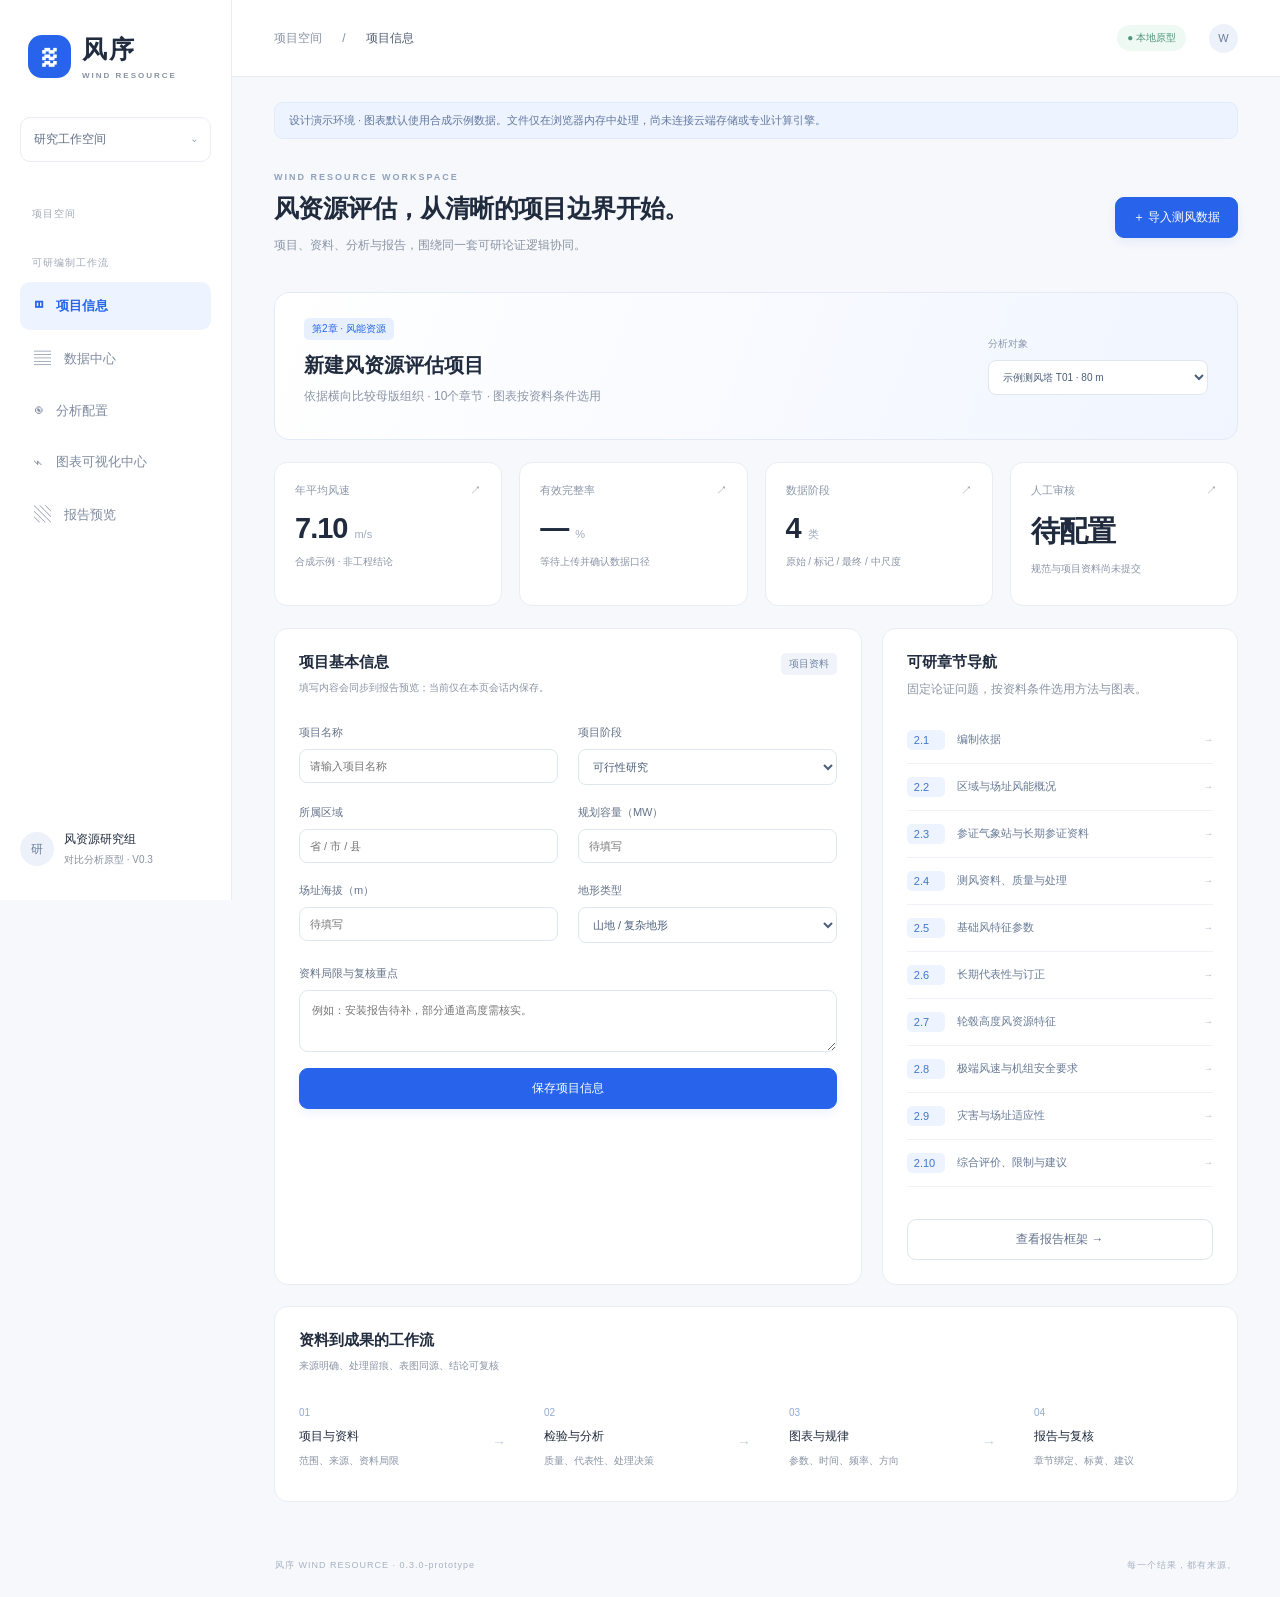
==== commit 80f9566c: "Publish GUI v0.3.0-prototype" ====
--- a/index.html
+++ b/index.html
@@ -1,10 +1,10 @@
 <!doctype html><html lang="zh-CN"><head><meta charset="UTF-8"><meta name="viewport" content="width=device-width,initial-scale=1"><title>风序 · 风资源分析工作台 V0.2</title><link rel="stylesheet" href="style.css"></head><body>
-<aside><a class="brand" href="#overview"><span class="logo">≋</span><div>风序 <small>WIND RESOURCE</small></div></a><div class="workspace">研究工作空间 <span>⌄</span></div><div class="navlabel">项目空间</div><nav><div class="navlabel">可研编制工作流</div><button data-page="overview" class="active">◫ <span>项目信息</span></button><button data-page="data">▤ <span>数据中心</span></button><button data-page="analysis">◉ <span>分析配置</span></button><button data-page="charts">⌁ <span>图表可视化中心</span></button><button data-page="report">▧ <span>报告预览</span></button></nav><div class="asidebottom"><span class="avatar">研</span><div>风资源研究组<small>模板驱动原型 · V0.2</small></div></div></aside>
+<aside><a class="brand" href="#overview"><span class="logo">≋</span><div>风序 <small>WIND RESOURCE</small></div></a><div class="workspace">研究工作空间 <span>⌄</span></div><div class="navlabel">项目空间</div><nav><div class="navlabel">可研编制工作流</div><button data-page="overview" class="active">◫ <span>项目信息</span></button><button data-page="data">▤ <span>数据中心</span></button><button data-page="analysis">◉ <span>分析配置</span></button><button data-page="charts">⌁ <span>图表可视化中心</span></button><button data-page="report">▧ <span>报告预览</span></button></nav><div class="asidebottom"><span class="avatar">研</span><div>风资源研究组<small>对比分析原型 · V0.3</small></div></div></aside>
 <div class="shell"><header><div>项目空间 <span class="muted">/</span> <b id="breadcrumb">项目信息</b></div><div class="headerRight"><span class="pill">● 本地原型</span><span class="avatar small">W</span></div></header><main><div class="notice">设计演示环境 · 图表默认使用合成示例数据。文件仅在浏览器内存中处理，尚未连接云端存储或专业计算引擎。</div><section class="projectline"><div><div class="eyebrow">WIND RESOURCE WORKSPACE</div><h1 id="pageTitle">让每一份风数据，成为可靠的决策。</h1><p id="pageDesc">从数据到图表，再到可研报告，在一个工作空间内完成。</p></div><button class="primary" id="topAction">＋ 导入测风数据</button></section>
 <section id="overview" class="page active"><div class="projectcard"><div><span class="tag">第2章 · 风能资源</span><h2 id="projectNameDisplay">新建风资源评估项目</h2><p>依据横向比较母版组织 · 10个章节 · 图表按资料条件选用</p></div><div class="projectmeta">分析对象<select id="mast"><option>示例测风塔 T01 · 80 m</option><option>示例测风塔 T02 · 90 m</option><option>示例轮毂高度 · 125 m</option></select></div></div><div class="metrics" id="metrics"></div><div class="twocol"><article class="card"><div class="cardhead"><div><h3>项目基本信息</h3><p>填写内容会同步到报告预览；当前仅在本页会话内保存。</p></div><span class="tag soft">项目资料</span></div><form id="projectForm"><div class="formgrid"><label>项目名称<input id="projectName" placeholder="请输入项目名称" maxlength="100" required></label><label>项目阶段<select id="projectStage"><option>可行性研究</option><option>预可行性研究</option><option>可研复核</option><option>投标方案</option></select></label><label>所属区域<input id="region" placeholder="省 / 市 / 县" maxlength="100"></label><label>规划容量（MW）<input id="capacity" type="number" min="0.1" step="0.1" placeholder="待填写"></label><label>场址海拔（m）<input id="elevation" type="number" min="-500" max="9000" placeholder="待填写"></label><label>地形类型<select id="terrain"><option>山地 / 复杂地形</option><option>丘陵</option><option>平原 / 简单地形</option><option>待确认</option></select></label></div><label>资料局限与复核重点<textarea id="projectNotes" rows="3" maxlength="1000" placeholder="例如：安装报告待补，部分通道高度需核实。"></textarea></label><button class="primary wide" type="submit">保存项目信息</button></form></article><article class="card"><h3>可研章节导航</h3><p>固定论证问题，按资料条件选用方法与图表。</p><div id="templateMap" class="templateMap"></div><button class="outline wide" data-go="report">查看报告框架 →</button></article></div><article class="card"><div class="cardhead"><div><h3>资料到成果的工作流</h3><p>来源明确、处理留痕、表图同源、结论可复核</p></div></div><div class="pipeline"><div><em>01</em><b>项目与资料</b><p>范围、来源、资料局限</p></div><span>→</span><div><em>02</em><b>检验与分析</b><p>质量、代表性、处理决策</p></div><span>→</span><div><em>03</em><b>图表与规律</b><p>参数、时间、频率、方向</p></div><span>→</span><div><em>04</em><b>报告与复核</b><p>章节绑定、标黄、建议</p></div></div></article></section>
 <section id="data" class="page"><div class="fourgrid" id="slots"></div><article class="card"><div class="cardhead"><div><h3>本地数据预检</h3><p>CSV / TXT 预览与字段映射；本原型不解析 Excel，生产版计划支持 XLSX。</p></div><button class="textbtn" id="sampleDownload">下载 CSV 示例 ↓</button></div><div class="formgrid"><label>数据阶段<select id="stage"><option value="raw">原始测风数据</option><option value="qc">删除标记数据</option><option value="final">最终轮毂代表年</option><option value="mesoscale">中尺度数据</option></select></label><label>选择文件<input type="file" id="file" accept=".csv,.txt,.xlsx,.xls"></label><label>文件时间口径<select id="timezone"><option value="8">北京时间 UTC+08:00</option><option value="0">UTC</option></select></label><label>采样步长（分钟）<input type="number" id="interval" min="1" value="10"></label></div><div id="fileStatus" class="empty">尚未选择文件。支持逗号、制表符或分号分隔的 UTF-8 文本。</div><div id="mapping" hidden><div class="formgrid"><label>时间列<select id="timecol"></select></label><label>风速列（m/s）<select id="speedcol"></select></label><label>方向列（°，可选）<select id="dircol"></select></label><label>质量列（可选；0/valid 为有效）<select id="qccol"></select></label></div><button id="inspect" class="primary">运行本地预检</button><div id="preview" class="tablewrap"></div></div></article><article id="preflight" class="card" hidden></article></section>
 <section id="analysis" class="page"><div class="twocol"><article class="card"><div class="cardhead"><div><h3>分析参数</h3><p>先确定数据阶段，再确定统计口径。</p></div><span class="tag soft">配置草稿</span></div><form id="configForm"><div class="formgrid"><label>测风年开始<input type="date" id="start" value="2024-01-01" required></label><label>测风年结束（不含）<input type="date" id="end" value="2025-01-01" required></label><label>目标轮毂高度（m）<input type="number" id="height" value="125" min="1" max="500" required></label><label>风向扇区<select id="sectors"><option>16</option><option>12</option><option>8</option></select></label></div><label class="fieldtitle">长序列回溯窗口</label><div class="segments" id="windows"><button type="button" data-years="10">近 10 年</button><button type="button" data-years="20" class="selected">近 20 年</button><button type="button" data-years="30">近 30 年</button></div><div id="windowPreview" class="hint"></div><label class="fieldtitle">参数计算与来源配置（草稿）</label><div class="formgrid"><label>密度资料来源<select id="densityMethod"><option value="measured">塔实测温压</option><option value="station">气象站推算</option><option value="mesoscale">中尺度资料</option><option value="pending">资料待补</option></select></label><label>切变取用依据<select id="shearMethod"><option value="paired">同期多高度拟合</option><option value="borrowed">借用塔切变（待核验）</option><option value="pending">资料待补</option></select></label><label>长期相关性分组<select id="correlationMode"><option value="overall">总体相关</option><option value="sectors">总体＋分扇区相关</option></select></label><label>规范状态<input value="待提供并审核；专业判级未启用" readonly></label></div><label class="fieldtitle">数据处理路径</label><label class="radio"><input type="radio" name="path" value="final" checked> 使用已订正、已外推的最终数据 <small>跳过订正与外推</small></label><label class="radio"><input type="radio" name="path" value="raw"> 从测风数据建立处理流程 <small>引擎待实现</small></label><div class="hint warning">专业方法状态：待规范审核。密度、切变、Weibull、湍流、相关性等可浏览合成图形方案；真实文件的专业计算尚未接入。</div><button class="primary wide" type="submit">保存配置并进入图表中心 →</button></form></article><article class="card"><h3>本次分析的输出与规范状态</h3><div class="outputlist"><div><b>01 · 数据质量</b><p>完整率、有效率、删除与插补统计</p></div><div><b>02 · 风况特征</b><p>月变化、日变化、频率与玫瑰图</p></div><div><b>03 · 长序列分析</b><p>同期对齐、16扇区相关与年际变化</p></div><div><b>04 · 报告草稿</b><p>绑定第2章，保留待补字段与来源</p></div></div><div class="hint">窗口默认以测风年结束日期为锚点，向前回溯日历年。数据不足时需披露实际覆盖，不能将短序列标为完整30年。</div><button class="outline wide" id="configDownload">下载配置 JSON ↓</button></article></div></section>
-<section id="charts" class="page"><div class="vizSummary"><div><span class="eyebrow">VISUAL ANALYSIS LIBRARY</span><h2>风参数图谱</h2><p>从基础参数到轮毂成果，按可研论证主线组织。</p></div><div><span class="tag">13类图表</span> <span class="tag soft">可导出 SVG / CSV</span></div></div><div class="vizlayout"><article class="card chartcatalog"><div class="cataloghead"><h3>图表目录</h3><input id="chartSearch" type="search" placeholder="搜索参数或图表…" aria-label="搜索图表"></div><div id="chartTabs"></div></article><div class="vizmain"><article class="card"><div class="vizfilters"><label>数据来源<select id="chartSource"><option value="example">合成示例 · 浏览图形方案</option><option value="imported">真实导入 · 当前文件</option></select></label><label>数据阶段<select id="vizStage"><option value="raw">原始测风数据</option><option value="qc">删除标记数据</option><option value="final">最终轮毂代表年</option><option value="mesoscale">中尺度数据</option></select></label><label>显示对象<select id="vizObject"><option value="T01">示例 T01 · 80 m</option><option value="T02">示例 T02 · 90 m</option><option value="hub">示例轮毂 · 125 m</option></select></label></div><div id="contextHint" class="contextnote"></div><div class="cardhead"><div><div id="chapterBinding" class="eyebrow"></div><h3 id="chartTitle"></h3><p id="chartSubtitle"></p></div><span class="tag soft" id="sourceBadge">合成示例</span></div><div id="sectorFilter" hidden><label>相关性分组（示例）<select id="corrSector"><option value="all">总体</option><option value="0">N</option><option value="4">E</option><option value="8">S</option><option value="12">W</option></select></label></div><div id="chartStats" class="chartStats"></div><div id="mainChart" class="chart large"></div><div id="chartNote" class="hint"></div><div class="charttoolbar"><button class="outline" id="svgDownload">下载图形 SVG ↓</button><button class="outline" id="csvDownload">下载当前结果 CSV ↓</button><button class="textbtn" id="toggleTable" aria-expanded="true">收起数据表</button></div><div id="chartTable" class="tablewrap"></div></article><article class="card"><h3>资料要求与报告位置</h3><div id="requirements"></div><button class="outline" id="jumpReport">查看对应报告章节 →</button></article></div></div></section>
+<section id="charts" class="page"><div class="vizSummary"><div><span class="eyebrow">VISUAL ANALYSIS LIBRARY</span><h2>风参数图谱</h2><p>从基础参数到轮毂成果，按可研论证主线组织。</p></div><div><span class="tag">按可研顺序组织</span> <span class="tag soft">可导出 SVG / CSV</span></div></div><div class="vizlayout"><article class="card chartcatalog"><div class="cataloghead"><h3>图表目录</h3><input id="chartSearch" type="search" placeholder="搜索参数或图表…" aria-label="搜索图表"></div><div id="chartTabs"></div></article><div class="vizmain"><article class="card"><div class="vizfilters"><label>数据来源<select id="chartSource"><option value="example">合成示例 · 浏览图形方案</option><option value="imported">真实导入 · 当前文件</option></select></label><label>数据阶段<select id="vizStage"><option value="raw">原始测风数据</option><option value="qc">删除标记数据</option><option value="final">最终轮毂代表年</option><option value="mesoscale">中尺度数据</option></select></label><label>显示对象<select id="vizObject"><option value="T01">示例 T01 · 80 m</option><option value="T02">示例 T02 · 90 m</option><option value="hub">示例轮毂 · 125 m</option></select></label></div><div id="contextHint" class="contextnote"></div><div class="cardhead"><div><div id="chapterBinding" class="eyebrow"></div><h3 id="chartTitle"></h3><p id="chartSubtitle"></p></div><span class="tag soft" id="sourceBadge">合成示例</span></div><div id="sectorFilter" hidden><label>相关性分组（示例）<select id="corrSector"><option value="all">总体</option><option value="0">N</option><option value="4">E</option><option value="8">S</option><option value="12">W</option></select></label></div><div id="chartStats" class="chartStats"></div><div id="mainChart" class="chart large"></div><div id="chartNote" class="hint"></div><div class="charttoolbar"><button class="outline" id="svgDownload">下载图形 SVG ↓</button><button class="outline" id="csvDownload">下载当前结果 CSV ↓</button><button class="textbtn" id="toggleTable" aria-expanded="true">收起数据表</button></div><div id="chartTable" class="tablewrap"></div></article><article class="card"><h3>资料要求与报告位置</h3><div id="requirements"></div><button class="outline" id="jumpReport">查看对应报告章节 →</button></article></div></div></section>
 <section id="report" class="page"><div class="reportintro hint">模板 V0.2：依据 → 背景 → 测风与质量 → 基础参数 → 长期代表性 → 轮毂成果 → 极值 → 灾害 → 评价。黄色为待补项；专业图形示例不进入正式结论。</div><div class="reporttoolbar"><span class="tag amber">未审草稿 · HTML原型</span><button class="primary" id="reportDownload">下载报告预览 HTML ↓</button></div><div class="reportlayout"><article class="card chapters"><h3>第2章 · 风能资源</h3><div id="chapterList"></div></article><article class="paper"><div class="paperbrand">风资源可行性研究 · 设计预览</div><h2 id="chapterTitle"></h2><div id="chapterBody"></div><footer>标准模板 V0.2 <span>草稿 / 待人工复核</span></footer></article></div></section>
 
-</main><footer class="appfooter">风序 WIND RESOURCE <span>每一个结果，都有来源。</span></footer></div><div id="toast" role="status"></div><script src="app.js"></script></body></html>
+</main><footer class="appfooter">风序 WIND RESOURCE <span>每一个结果，都有来源。</span></footer></div><div id="toast" role="status"></div><script src="app.js"></script><script src="viz-v03.js"></script></body></html>
--- a/style.css
+++ b/style.css
@@ -1,3 +1,5 @@
 :root{--blue:#2764eb;--ink:#202b3e;--muted:#8791a1;--line:#e9edf3;--bg:#f6f8fb}*{box-sizing:border-box}body{margin:0;color:var(--ink);background:var(--bg);font-family:-apple-system,BlinkMacSystemFont,"Segoe UI","PingFang SC","Microsoft YaHei",sans-serif;font-size:14px}button,input,select{font:inherit}button,a,input,select{outline-offset:4px}button{cursor:pointer;transition:.18s}button:hover{filter:brightness(.96)}a{color:inherit;text-decoration:none}aside{width:232px;position:fixed;inset:0 auto 0 0;background:white;border-right:1px solid var(--line);padding:33px 20px;display:flex;flex-direction:column}.brand{display:flex;align-items:center;gap:11px;padding:0 8px;font-size:25px;font-weight:700;letter-spacing:2px}.logo{display:grid;place-items:center;width:43px;height:43px;border-radius:14px;background:var(--blue);color:white;font-size:35px}.brand small{display:block;font-size:8px;letter-spacing:2px;color:#8993a3;margin-top:5px}.workspace{margin:37px 0 22px;padding:13px;border:1px solid var(--line);border-radius:10px;font-size:12px;color:#627086}.workspace span{float:right}.navlabel{text-transform:uppercase;color:#a1a9b5;font-size:10px;margin:23px 12px 12px;letter-spacing:1px}nav button{border:0;background:none;color:#7e8a9f;width:100%;text-align:left;padding:14px;border-radius:10px;margin:3px 0;display:flex;gap:13px;align-items:center;font-size:17px}nav button span{font-size:13px}nav button.active{color:var(--blue);background:#edf3ff;font-weight:600}nav i{font-size:10px;font-style:normal;margin-left:auto;background:#e5ecf8;padding:2px 6px;border-radius:4px}.asidebottom{margin-top:auto;display:flex;gap:10px;align-items:center;font-size:12px}.asidebottom small{display:block;color:var(--muted);font-size:10px;margin-top:5px}.avatar{display:grid;place-items:center;background:#edf1f9;color:#6a7c9b;border-radius:50%;width:34px;height:34px}.avatar.small{width:29px;height:29px;font-size:11px}.shell{margin-left:232px}header{height:77px;background:#fff;border-bottom:1px solid var(--line);padding:0 42px;display:flex;align-items:center;justify-content:space-between;font-size:12px;color:#8892a3}header b{color:#4f5c70;font-weight:500}header .muted{margin:0 17px}.headerRight{display:flex;align-items:center;gap:23px}.pill{font-size:10px;color:#51937b;background:#eef9f4;padding:6px 10px;border-radius:20px}main{max-width:1510px;margin:auto;padding:25px 42px 20px}.notice{background:#edf3ff;color:#61779e;border:1px solid #e1eafd;padding:10px 14px;border-radius:9px;font-size:11px}.projectline{display:flex;justify-content:space-between;align-items:center;margin:33px 0 28px;gap:16px}.eyebrow{font-size:9px;letter-spacing:2px;color:#90a1bd;font-weight:600}h1{font-size:26px;letter-spacing:-.6px;font-weight:650;margin:10px 0}p{line-height:1.8;color:#8a94a5;font-size:12px;margin:7px 0}h2{font-size:20px;font-weight:600}h3{font-size:15px;font-weight:600;margin:0 0 7px}.primary,.outline{border-radius:9px;padding:11px 17px;font-size:12px;white-space:nowrap}.primary{background:var(--blue);color:white;border:1px solid var(--blue);box-shadow:0 4px 10px #2764eb15}.outline{background:white;color:#62718a;border:1px solid #dee5ef}.textbtn{background:none;border:0;color:var(--blue);font-size:11px}.wide{width:100%;margin-top:16px}.page{display:none}.page.active{display:block}.projectcard{display:flex;align-items:center;justify-content:space-between;gap:20px;background:linear-gradient(110deg,#fff,#f0f5ff);border:1px solid #e4eaf5;border-radius:15px;padding:25px 29px}.projectcard h2{margin:12px 0 5px}.dot{margin:0 10px;color:#bec7d4}.tag{font-size:10px;border-radius:5px;padding:4px 8px;background:#e8f0ff;color:var(--blue);font-weight:400;display:inline-block}.tag.soft{color:#7184a3;background:#f0f4fa;margin-left:7px}.tag.amber{background:#fff5dc;color:#b48b2a}.projectmeta{color:#8c99ab;font-size:10px;min-width:220px}.projectmeta select{margin-top:9px}.metrics{display:grid;grid-template-columns:repeat(4,1fr);gap:17px;margin:22px 0}.metric{background:#fff;padding:20px;border:1px solid var(--line);border-radius:13px}.metriclabel{color:#8d98aa;font-size:11px;display:flex;justify-content:space-between}.metric strong{font-size:29px;letter-spacing:-1px;font-weight:600;display:inline-block;margin-top:14px}.metric strong small{font-size:11px;color:#a0aabd;font-weight:400;margin-left:7px;letter-spacing:0}.metric p{font-size:10px;margin-top:8px}.twocol{display:grid;grid-template-columns:1.65fr 1fr;gap:20px}.card{background:white;border:1px solid var(--line);border-radius:14px;padding:24px;margin-bottom:21px;min-width:0}.cardhead{display:flex;justify-content:space-between;align-items:flex-start;gap:15px}.cardhead p{font-size:10px;margin:5px 0}.chart{width:100%;margin:14px 0 0}.chart svg{width:100%;height:auto;display:block}.legend{font-size:10px;color:#8694ab;display:flex;gap:8px;align-items:center}.bluepoint{width:6px;height:6px;background:var(--blue);border-radius:50%}.legendnote{margin-left:auto;font-size:9px;color:#aab3c0}.checklist>div{display:flex;gap:13px;margin:24px 0}.checklist b{font-size:12px;font-weight:500}.checklist p{font-size:10px}.step{border-radius:50%;width:27px;height:27px;display:grid;place-items:center;background:#f1f5fc;color:#899aba;font-size:11px;flex-shrink:0}.pipeline{display:flex;align-items:center;justify-content:space-between;margin-top:27px;gap:14px}.pipeline div{flex:1}.pipeline em{font-size:10px;color:#91a9d3;font-style:normal;display:block;margin-bottom:9px}.pipeline b{font-size:12px;font-weight:500}.pipeline p{font-size:10px}.pipeline>span{color:#c4cddd;margin-right:24px}.fourgrid{display:grid;grid-template-columns:repeat(4,1fr);gap:16px}.slot{background:white;border:1px dashed #cbd7eb;border-radius:13px;padding:20px;margin-bottom:20px}.slot .fileicon{font-size:23px;color:#8fa8d5}.slot h3{font-size:12px;margin:15px 0 8px}.slot p{font-size:10px;overflow-wrap:anywhere}.formgrid{display:grid;grid-template-columns:1fr 1fr;gap:20px;margin:23px 0}label{color:#657389;font-size:11px;display:block}input,select{display:block;width:100%;padding:10px;border:1px solid #e0e6ef;border-radius:8px;background:#fff;color:#4c5f7a;margin-top:9px;min-width:0}input[type=file]{font-size:10px;padding:8px}.fieldtitle{margin:24px 0 11px}.segments{display:flex;gap:6px;background:#edf1f7;padding:4px;border-radius:10px;width:fit-content}.segments button{border:0;padding:9px 17px;border-radius:7px;background:transparent;color:#8190a7;font-size:12px}.segments .selected{background:white;color:#2764eb;box-shadow:0 1px 4px #22335510}.hint{font-size:11px;line-height:1.9;background:#f4f7fc;color:#7c8da7;padding:14px;border-radius:9px;margin:17px 0}.hint.warning{background:#fffaed;color:#a38950}.radio{display:flex;align-items:center;gap:10px;padding:13px;border:1px solid var(--line);border-radius:8px;margin:10px 0;flex-wrap:wrap}.radio input{width:auto;margin:0}.radio small{font-size:10px;color:#9ca8ba;margin-left:auto}.outputlist>div{padding:22px 0;border-bottom:1px solid var(--line)}.outputlist b{font-size:12px;font-weight:500}.outputlist p{font-size:11px}.empty{background:#f8fafd;padding:30px;text-align:center;border-radius:9px;font-size:12px;color:#98a5b8}.tablewrap{overflow:auto;margin-top:20px}table{border-collapse:collapse;width:100%;font-size:11px;white-space:nowrap}th{text-align:left;background:#f7f9fc;color:#7c8da6;font-weight:500}td,th{padding:12px;border-bottom:1px solid var(--line)}.charttoolbar,.reporttoolbar{display:flex;justify-content:space-between;align-items:center;gap:15px;margin-bottom:20px}.large{max-width:1000px;margin:25px auto}.reportlayout{display:grid;grid-template-columns:240px 1fr;gap:25px}.chapters{padding:23px 15px;height:fit-content}.chapters h3{padding:0 10px}.chapters button{width:100%;text-align:left;border:0;background:none;color:#8090a7;padding:13px 10px;font-size:11px;border-radius:7px;margin:4px 0}.chapters button.selected{background:#edf3ff;color:var(--blue)}.paper{background:white;box-shadow:0 5px 25px #28385606;border:1px solid #e9edf4;padding:45px 55px;min-height:650px;position:relative;border-radius:3px;margin-bottom:22px}.paperbrand{border-bottom:1px solid #d9e1ed;padding-bottom:15px;color:#99a4b5;font-size:10px;letter-spacing:2px}.paper h2{text-align:center;font-size:23px;margin:35px 0}.paper p{color:#657389;line-height:2.2;font-size:12px}.paper mark{background:#fff0a6;padding:3px 5px;color:#907634}.paper footer{border-top:1px solid #e4e9f0;font-size:10px;color:#9ca6b6;margin-top:60px;padding-top:13px;display:flex;justify-content:space-between}.templatefacts{display:flex;justify-content:space-around;margin:35px 0}.templatefacts b{font-size:30px;font-weight:500;color:#5b79aa}.templatefacts small{display:block;font-size:10px;color:#a0aabc;margin-top:12px;font-weight:400}.appfooter{padding:16px 43px 25px;color:#a8b2c2;font-size:9px;letter-spacing:1px;display:flex;justify-content:space-between}.muted{color:var(--muted)}#toast{position:fixed;bottom:28px;left:55%;transform:translateX(-50%);background:#253650;color:white;padding:13px 22px;border-radius:10px;font-size:12px;display:none;box-shadow:0 4px 25px #26395630;z-index:10}.error{color:#b86657}.success{color:#47957f}@media(min-width:1600px){main{padding-top:35px}.chart{margin-top:25px}}@media(max-width:1100px){aside{width:190px;padding:25px 12px}.shell{margin-left:190px}main{padding:22px}.twocol{grid-template-columns:1fr}.metrics{gap:10px}.metric{padding:15px}.fourgrid{grid-template-columns:1fr 1fr}h1{font-size:22px}.reportlayout{grid-template-columns:190px 1fr}.paper{padding:25px}}@media(max-width:720px){aside{position:static;width:100%;padding:16px;border-right:0}.brand{font-size:20px}.workspace,.navlabel,.asidebottom{display:none}nav{display:flex;overflow:auto;margin-top:15px}nav button{width:auto;flex-shrink:0;padding:10px}nav button span{font-size:11px}nav i{display:none}.shell{margin:0}header{padding:0 20px;height:55px}main{padding:16px}.projectline,.projectcard{align-items:flex-start;flex-direction:column}.projectline{margin:25px 0}.projectmeta{width:100%}.metrics{grid-template-columns:1fr 1fr}.fourgrid{grid-template-columns:1fr 1fr;gap:10px}.slot{padding:15px}.formgrid{grid-template-columns:1fr}.pipeline{flex-wrap:wrap}.pipeline div{flex:0 0 42%}.pipeline>span{display:none}.charttoolbar{align-items:flex-start;flex-direction:column}.segments button{padding:9px 12px}.reportlayout{grid-template-columns:1fr}.chapters{display:flex;flex-wrap:wrap}.chapters h3{width:100%}.chapters button{width:48%}.paper{padding:24px;min-height:500px}.legendnote{display:none}.card{padding:20px}.notice{line-height:1.8}.appfooter{padding:15px}.reporttoolbar{flex-wrap:wrap}}@media print{aside,header,.notice,.projectline,.appfooter,.reporttoolbar,.chapters,#toast{display:none}.shell{margin:0}.reportlayout{display:block}.paper{box-shadow:none;border:0}}
 /* V0.2 template-driven workspace */
 textarea{display:block;width:100%;resize:vertical;border:1px solid #e0e6ef;border-radius:9px;padding:12px;margin-top:9px;font:inherit;color:#4c5f7a}button:disabled{opacity:.45;cursor:not-allowed}.templateMap{margin:16px 0}.templateMap button{border:0;border-bottom:1px solid #eef2f7;background:none;display:flex;align-items:center;width:100%;padding:13px 0;text-align:left;font-size:11px;color:#687b96;gap:12px}.templateMap button span{color:#3e76cf;background:#edf4ff;padding:4px 7px;border-radius:5px;min-width:38px}.templateMap button small{margin-left:auto;color:#a1b0c6}.vizSummary{display:flex;align-items:center;justify-content:space-between;padding:5px 0 25px}.vizSummary h2{margin:10px 0 6px;font-size:24px}.vizlayout{display:grid;grid-template-columns:222px minmax(0,1fr);gap:20px}.chartcatalog{padding:19px 13px;height:fit-content;position:sticky;top:18px}.cataloghead{padding:0 6px 12px}.cataloghead input{font-size:11px;padding:9px}.graphgroup{font-size:10px;letter-spacing:.5px;color:#a0aec1;padding:17px 10px 8px}#chartTabs button{border:0;background:none;display:flex;width:100%;align-items:center;justify-content:space-between;text-align:left;font-size:11px;padding:12px 10px;border-radius:8px;color:#7587a2;gap:5px;margin:3px 0}#chartTabs button small{font-size:9px;color:#a6b3c6}#chartTabs button.selected{background:#edf3ff;color:#2764eb;font-weight:600}.vizmain{min-width:0}.vizfilters{display:grid;grid-template-columns:1.2fr 1fr 1fr;gap:15px;border-bottom:1px solid #edf1f7;padding-bottom:20px;margin-bottom:15px}.contextnote{font-size:10px;line-height:1.8;color:#98a6ba;margin:12px 0 24px}.chartStats{display:grid;grid-template-columns:repeat(3,minmax(0,1fr));gap:12px;margin-top:22px}.chartStats div{padding:13px;background:#f7f9fd;border-radius:9px;overflow-wrap:anywhere}.chartStats span{display:block;font-size:9px;color:#98a7ba;margin-bottom:8px}.chartStats b{font-size:12px;color:#4b6489;font-weight:500}.vizmain .large{min-height:220px}.vizmain .charttoolbar{justify-content:flex-start;flex-wrap:wrap;margin:0}.requiregrid{display:grid;grid-template-columns:1.3fr 1fr;gap:28px;margin:20px 0}.requiregrid b{font-size:11px;font-weight:500}.requiregrid p{font-size:11px}.missing{text-align:center;padding:45px 20px}.missing>span{font-size:45px;color:#abbdd7}.missing h3{color:#6d82a1;margin:12px 0}.missing p{max-width:600px;margin:15px auto 25px}.reportGraphLinks{display:flex;gap:8px;flex-wrap:wrap}.reportGraphLink{background:#f2f6ff;color:#5c79a7;border:1px solid #e0e9f8;border-radius:8px;padding:9px 12px;font-size:10px}.reportintro{margin-top:0}#sectorFilter{max-width:220px;margin-top:18px}.vizmain #chapterBinding{margin-bottom:8px}#mainChart svg{max-height:450px}.projectline h1{font-size:25px}@media(min-width:1600px){.vizlayout{grid-template-columns:240px minmax(0,1fr)}}@media(max-width:1150px){.vizlayout{grid-template-columns:190px minmax(0,1fr)}.vizfilters{grid-template-columns:1fr 1fr}.vizfilters label:first-child{grid-column:1/-1}.chartStats{gap:7px}.chartStats b{font-size:10px}}@media(max-width:850px){.vizlayout{grid-template-columns:1fr}.chartcatalog{position:static}.graphgroup{width:100%;padding-top:12px}#chartTabs{display:flex;flex-wrap:wrap;gap:5px}#chartTabs button{width:auto;border:1px solid #edf1f7;padding:9px 11px}#chartTabs button small{display:none}.vizSummary{align-items:flex-start;gap:12px}.vizSummary>div:last-child{white-space:nowrap}}@media(max-width:500px){.vizfilters{grid-template-columns:1fr}.vizfilters label:first-child{grid-column:auto}.chartStats{grid-template-columns:1fr 1fr}.chartStats div:last-child{grid-column:1/-1}.requiregrid{grid-template-columns:1fr;gap:10px}.vizSummary{flex-direction:column}.vizmain .charttoolbar{align-items:stretch}.vizmain .charttoolbar button{width:100%}.projectline h1{font-size:22px}}
+/* V0.3 feasibility-review compositions */
+.v03two{display:grid;grid-template-columns:1.6fr 1fr;gap:22px}.v03two.wideleft{grid-template-columns:1.8fr 1fr}.v03block{margin:25px 0 30px;min-width:0}.v03block>h3{font-size:13px;margin:0 0 17px}.v03block svg,.v03two svg{width:100%;height:auto;display:block}.v03legend{display:flex;gap:20px;flex-wrap:wrap;margin:13px 0;font-size:10px;color:#6a7e9b}.v03legend span{display:flex;align-items:center;gap:7px}.v03legend i,.v03toggles i{width:9px;height:9px;display:inline-block;border-radius:3px}.v03toggles{display:flex;gap:14px;flex-wrap:wrap;margin:24px 0}.v03toggles label{display:flex;align-items:center;gap:7px;border:1px solid #e6edf6;border-radius:8px;padding:10px}.v03toggles input{width:auto;margin:0}.v03density{display:grid;grid-template-columns:1fr 210px;gap:18px;align-items:center}.formulaCard{position:static;width:auto;inset:auto;display:block;padding:22px;background:#f4f7fd;border:1px solid #e5ecf7;border-radius:12px;height:auto;min-width:0}.formulaCard p{font-size:10px}.equation{font-size:20px;margin:23px 0;color:#416da9;white-space:nowrap}.inlineFormula{margin:20px 0;font-size:12px}.v03controls{display:flex;gap:20px;flex-wrap:wrap;margin:20px 0}.v03controls label{min-width:170px}.v03fit{background:#eef4ff;padding:14px;border-radius:8px;font-size:12px;color:#4671ad;line-height:1.8}#v03Composition{margin-top:22px;min-width:0}#v03Composition>svg{width:100%;height:auto}#v03Composition .tablewrap{margin-top:12px}.v03two>.tablewrap{align-self:center}.vizmain{overflow:hidden}@media(max-width:1200px){.v03two,.v03two.wideleft,.v03density{grid-template-columns:1fr}.v03two svg{max-height:360px}.formulaCard{padding:17px}}@media(max-width:500px){.v03controls{flex-direction:column}.v03controls label{min-width:0}.v03toggles label{width:100%}.v03fit{font-size:10px}.inlineFormula{font-size:10px}}
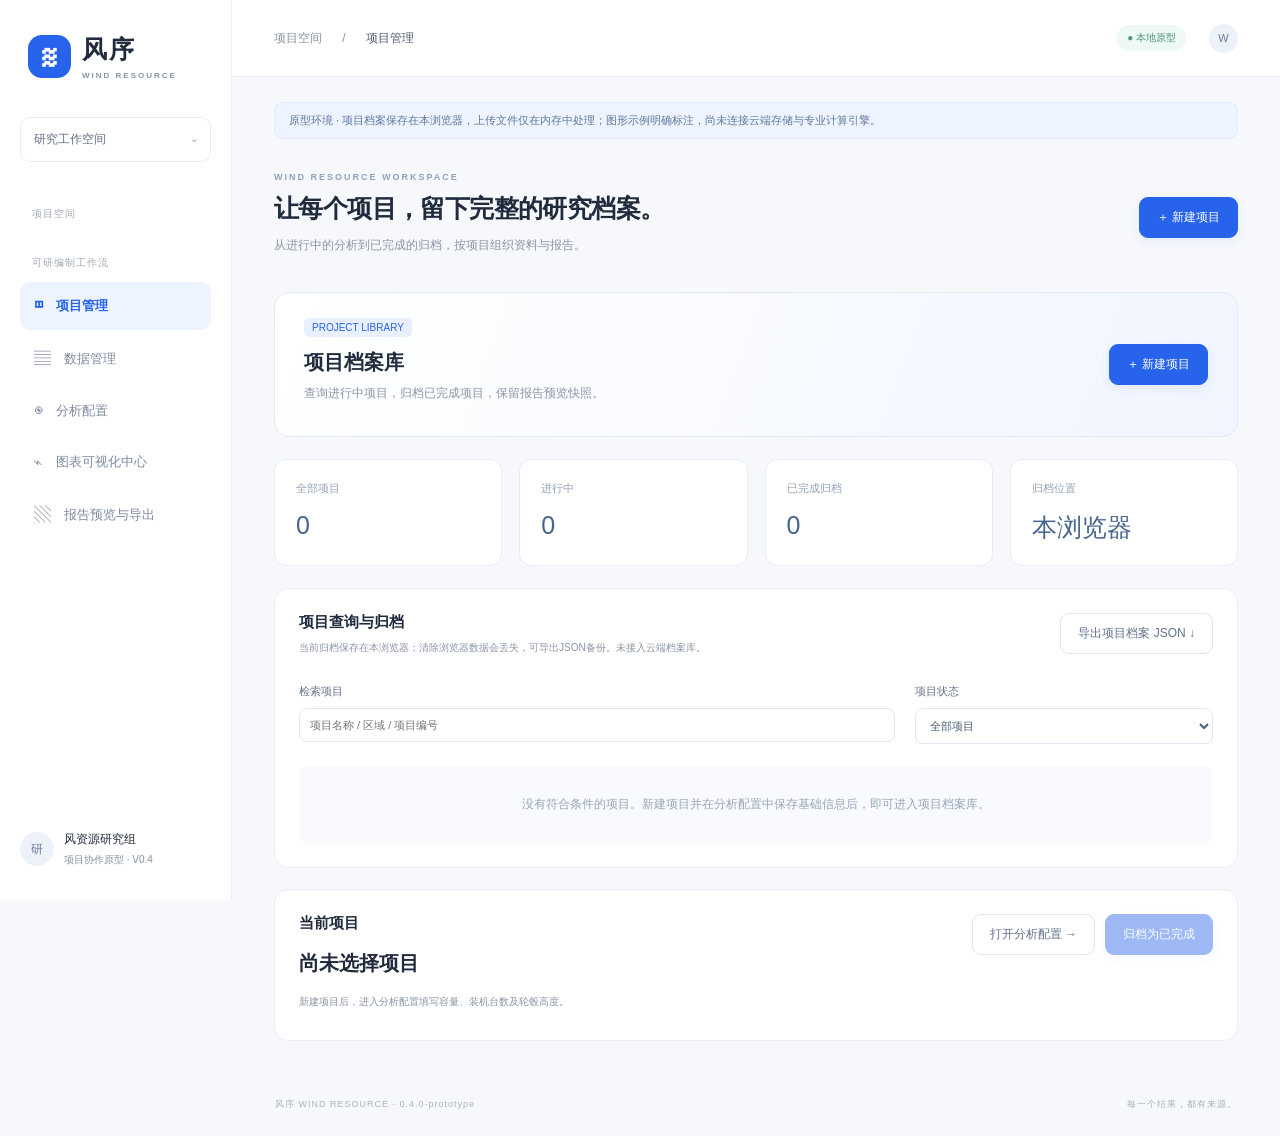
==== commit 48f8abe0: "Publish GUI v0.4.0-prototype" ====
--- a/index.html
+++ b/index.html
@@ -1,10 +1,10 @@
-<!doctype html><html lang="zh-CN"><head><meta charset="UTF-8"><meta name="viewport" content="width=device-width,initial-scale=1"><title>风序 · 风资源分析工作台 V0.2</title><link rel="stylesheet" href="style.css"></head><body>
-<aside><a class="brand" href="#overview"><span class="logo">≋</span><div>风序 <small>WIND RESOURCE</small></div></a><div class="workspace">研究工作空间 <span>⌄</span></div><div class="navlabel">项目空间</div><nav><div class="navlabel">可研编制工作流</div><button data-page="overview" class="active">◫ <span>项目信息</span></button><button data-page="data">▤ <span>数据中心</span></button><button data-page="analysis">◉ <span>分析配置</span></button><button data-page="charts">⌁ <span>图表可视化中心</span></button><button data-page="report">▧ <span>报告预览</span></button></nav><div class="asidebottom"><span class="avatar">研</span><div>风资源研究组<small>对比分析原型 · V0.3</small></div></div></aside>
-<div class="shell"><header><div>项目空间 <span class="muted">/</span> <b id="breadcrumb">项目信息</b></div><div class="headerRight"><span class="pill">● 本地原型</span><span class="avatar small">W</span></div></header><main><div class="notice">设计演示环境 · 图表默认使用合成示例数据。文件仅在浏览器内存中处理，尚未连接云端存储或专业计算引擎。</div><section class="projectline"><div><div class="eyebrow">WIND RESOURCE WORKSPACE</div><h1 id="pageTitle">让每一份风数据，成为可靠的决策。</h1><p id="pageDesc">从数据到图表，再到可研报告，在一个工作空间内完成。</p></div><button class="primary" id="topAction">＋ 导入测风数据</button></section>
-<section id="overview" class="page active"><div class="projectcard"><div><span class="tag">第2章 · 风能资源</span><h2 id="projectNameDisplay">新建风资源评估项目</h2><p>依据横向比较母版组织 · 10个章节 · 图表按资料条件选用</p></div><div class="projectmeta">分析对象<select id="mast"><option>示例测风塔 T01 · 80 m</option><option>示例测风塔 T02 · 90 m</option><option>示例轮毂高度 · 125 m</option></select></div></div><div class="metrics" id="metrics"></div><div class="twocol"><article class="card"><div class="cardhead"><div><h3>项目基本信息</h3><p>填写内容会同步到报告预览；当前仅在本页会话内保存。</p></div><span class="tag soft">项目资料</span></div><form id="projectForm"><div class="formgrid"><label>项目名称<input id="projectName" placeholder="请输入项目名称" maxlength="100" required></label><label>项目阶段<select id="projectStage"><option>可行性研究</option><option>预可行性研究</option><option>可研复核</option><option>投标方案</option></select></label><label>所属区域<input id="region" placeholder="省 / 市 / 县" maxlength="100"></label><label>规划容量（MW）<input id="capacity" type="number" min="0.1" step="0.1" placeholder="待填写"></label><label>场址海拔（m）<input id="elevation" type="number" min="-500" max="9000" placeholder="待填写"></label><label>地形类型<select id="terrain"><option>山地 / 复杂地形</option><option>丘陵</option><option>平原 / 简单地形</option><option>待确认</option></select></label></div><label>资料局限与复核重点<textarea id="projectNotes" rows="3" maxlength="1000" placeholder="例如：安装报告待补，部分通道高度需核实。"></textarea></label><button class="primary wide" type="submit">保存项目信息</button></form></article><article class="card"><h3>可研章节导航</h3><p>固定论证问题，按资料条件选用方法与图表。</p><div id="templateMap" class="templateMap"></div><button class="outline wide" data-go="report">查看报告框架 →</button></article></div><article class="card"><div class="cardhead"><div><h3>资料到成果的工作流</h3><p>来源明确、处理留痕、表图同源、结论可复核</p></div></div><div class="pipeline"><div><em>01</em><b>项目与资料</b><p>范围、来源、资料局限</p></div><span>→</span><div><em>02</em><b>检验与分析</b><p>质量、代表性、处理决策</p></div><span>→</span><div><em>03</em><b>图表与规律</b><p>参数、时间、频率、方向</p></div><span>→</span><div><em>04</em><b>报告与复核</b><p>章节绑定、标黄、建议</p></div></div></article></section>
-<section id="data" class="page"><div class="fourgrid" id="slots"></div><article class="card"><div class="cardhead"><div><h3>本地数据预检</h3><p>CSV / TXT 预览与字段映射；本原型不解析 Excel，生产版计划支持 XLSX。</p></div><button class="textbtn" id="sampleDownload">下载 CSV 示例 ↓</button></div><div class="formgrid"><label>数据阶段<select id="stage"><option value="raw">原始测风数据</option><option value="qc">删除标记数据</option><option value="final">最终轮毂代表年</option><option value="mesoscale">中尺度数据</option></select></label><label>选择文件<input type="file" id="file" accept=".csv,.txt,.xlsx,.xls"></label><label>文件时间口径<select id="timezone"><option value="8">北京时间 UTC+08:00</option><option value="0">UTC</option></select></label><label>采样步长（分钟）<input type="number" id="interval" min="1" value="10"></label></div><div id="fileStatus" class="empty">尚未选择文件。支持逗号、制表符或分号分隔的 UTF-8 文本。</div><div id="mapping" hidden><div class="formgrid"><label>时间列<select id="timecol"></select></label><label>风速列（m/s）<select id="speedcol"></select></label><label>方向列（°，可选）<select id="dircol"></select></label><label>质量列（可选；0/valid 为有效）<select id="qccol"></select></label></div><button id="inspect" class="primary">运行本地预检</button><div id="preview" class="tablewrap"></div></div></article><article id="preflight" class="card" hidden></article></section>
-<section id="analysis" class="page"><div class="twocol"><article class="card"><div class="cardhead"><div><h3>分析参数</h3><p>先确定数据阶段，再确定统计口径。</p></div><span class="tag soft">配置草稿</span></div><form id="configForm"><div class="formgrid"><label>测风年开始<input type="date" id="start" value="2024-01-01" required></label><label>测风年结束（不含）<input type="date" id="end" value="2025-01-01" required></label><label>目标轮毂高度（m）<input type="number" id="height" value="125" min="1" max="500" required></label><label>风向扇区<select id="sectors"><option>16</option><option>12</option><option>8</option></select></label></div><label class="fieldtitle">长序列回溯窗口</label><div class="segments" id="windows"><button type="button" data-years="10">近 10 年</button><button type="button" data-years="20" class="selected">近 20 年</button><button type="button" data-years="30">近 30 年</button></div><div id="windowPreview" class="hint"></div><label class="fieldtitle">参数计算与来源配置（草稿）</label><div class="formgrid"><label>密度资料来源<select id="densityMethod"><option value="measured">塔实测温压</option><option value="station">气象站推算</option><option value="mesoscale">中尺度资料</option><option value="pending">资料待补</option></select></label><label>切变取用依据<select id="shearMethod"><option value="paired">同期多高度拟合</option><option value="borrowed">借用塔切变（待核验）</option><option value="pending">资料待补</option></select></label><label>长期相关性分组<select id="correlationMode"><option value="overall">总体相关</option><option value="sectors">总体＋分扇区相关</option></select></label><label>规范状态<input value="待提供并审核；专业判级未启用" readonly></label></div><label class="fieldtitle">数据处理路径</label><label class="radio"><input type="radio" name="path" value="final" checked> 使用已订正、已外推的最终数据 <small>跳过订正与外推</small></label><label class="radio"><input type="radio" name="path" value="raw"> 从测风数据建立处理流程 <small>引擎待实现</small></label><div class="hint warning">专业方法状态：待规范审核。密度、切变、Weibull、湍流、相关性等可浏览合成图形方案；真实文件的专业计算尚未接入。</div><button class="primary wide" type="submit">保存配置并进入图表中心 →</button></form></article><article class="card"><h3>本次分析的输出与规范状态</h3><div class="outputlist"><div><b>01 · 数据质量</b><p>完整率、有效率、删除与插补统计</p></div><div><b>02 · 风况特征</b><p>月变化、日变化、频率与玫瑰图</p></div><div><b>03 · 长序列分析</b><p>同期对齐、16扇区相关与年际变化</p></div><div><b>04 · 报告草稿</b><p>绑定第2章，保留待补字段与来源</p></div></div><div class="hint">窗口默认以测风年结束日期为锚点，向前回溯日历年。数据不足时需披露实际覆盖，不能将短序列标为完整30年。</div><button class="outline wide" id="configDownload">下载配置 JSON ↓</button></article></div></section>
-<section id="charts" class="page"><div class="vizSummary"><div><span class="eyebrow">VISUAL ANALYSIS LIBRARY</span><h2>风参数图谱</h2><p>从基础参数到轮毂成果，按可研论证主线组织。</p></div><div><span class="tag">按可研顺序组织</span> <span class="tag soft">可导出 SVG / CSV</span></div></div><div class="vizlayout"><article class="card chartcatalog"><div class="cataloghead"><h3>图表目录</h3><input id="chartSearch" type="search" placeholder="搜索参数或图表…" aria-label="搜索图表"></div><div id="chartTabs"></div></article><div class="vizmain"><article class="card"><div class="vizfilters"><label>数据来源<select id="chartSource"><option value="example">合成示例 · 浏览图形方案</option><option value="imported">真实导入 · 当前文件</option></select></label><label>数据阶段<select id="vizStage"><option value="raw">原始测风数据</option><option value="qc">删除标记数据</option><option value="final">最终轮毂代表年</option><option value="mesoscale">中尺度数据</option></select></label><label>显示对象<select id="vizObject"><option value="T01">示例 T01 · 80 m</option><option value="T02">示例 T02 · 90 m</option><option value="hub">示例轮毂 · 125 m</option></select></label></div><div id="contextHint" class="contextnote"></div><div class="cardhead"><div><div id="chapterBinding" class="eyebrow"></div><h3 id="chartTitle"></h3><p id="chartSubtitle"></p></div><span class="tag soft" id="sourceBadge">合成示例</span></div><div id="sectorFilter" hidden><label>相关性分组（示例）<select id="corrSector"><option value="all">总体</option><option value="0">N</option><option value="4">E</option><option value="8">S</option><option value="12">W</option></select></label></div><div id="chartStats" class="chartStats"></div><div id="mainChart" class="chart large"></div><div id="chartNote" class="hint"></div><div class="charttoolbar"><button class="outline" id="svgDownload">下载图形 SVG ↓</button><button class="outline" id="csvDownload">下载当前结果 CSV ↓</button><button class="textbtn" id="toggleTable" aria-expanded="true">收起数据表</button></div><div id="chartTable" class="tablewrap"></div></article><article class="card"><h3>资料要求与报告位置</h3><div id="requirements"></div><button class="outline" id="jumpReport">查看对应报告章节 →</button></article></div></div></section>
-<section id="report" class="page"><div class="reportintro hint">模板 V0.2：依据 → 背景 → 测风与质量 → 基础参数 → 长期代表性 → 轮毂成果 → 极值 → 灾害 → 评价。黄色为待补项；专业图形示例不进入正式结论。</div><div class="reporttoolbar"><span class="tag amber">未审草稿 · HTML原型</span><button class="primary" id="reportDownload">下载报告预览 HTML ↓</button></div><div class="reportlayout"><article class="card chapters"><h3>第2章 · 风能资源</h3><div id="chapterList"></div></article><article class="paper"><div class="paperbrand">风资源可行性研究 · 设计预览</div><h2 id="chapterTitle"></h2><div id="chapterBody"></div><footer>标准模板 V0.2 <span>草稿 / 待人工复核</span></footer></article></div></section>
+<!doctype html><html lang="zh-CN"><head><meta charset="UTF-8"><meta name="viewport" content="width=device-width,initial-scale=1"><title>风序 · 风资源分析工作台 V0.4</title><link rel="stylesheet" href="style.css"></head><body>
+<aside><a class="brand" href="#overview"><span class="logo">≋</span><div>风序 <small>WIND RESOURCE</small></div></a><div class="workspace">研究工作空间 <span>⌄</span></div><div class="navlabel">项目空间</div><nav><div class="navlabel">可研编制工作流</div><button data-page="overview" class="active">◫ <span>项目管理</span></button><button data-page="data">▤ <span>数据管理</span></button><button data-page="analysis">◉ <span>分析配置</span></button><button data-page="charts">⌁ <span>图表可视化中心</span></button><button data-page="report">▧ <span>报告预览与导出</span></button></nav><div class="asidebottom"><span class="avatar">研</span><div>风资源研究组<small>项目协作原型 · V0.4</small></div></div></aside>
+<div class="shell"><header><div>项目空间 <span class="muted">/</span> <b id="breadcrumb">项目信息</b></div><div class="headerRight"><span class="pill">● 本地原型</span><span class="avatar small">W</span></div></header><main><div class="notice">原型环境 · 项目档案保存在本浏览器，上传文件仅在内存中处理；图形示例明确标注，尚未连接云端存储与专业计算引擎。</div><section class="projectline"><div><div class="eyebrow">WIND RESOURCE WORKSPACE</div><h1 id="pageTitle">让每一份风数据，成为可靠的决策。</h1><p id="pageDesc">从数据到图表，再到可研报告，在一个工作空间内完成。</p></div><button class="primary" id="topAction">＋ 导入测风数据</button></section>
+<section id="overview" class="page active"><div class="projectcard"><div><span class="tag">PROJECT LIBRARY</span><h2>项目档案库</h2><p>查询进行中项目，归档已完成项目，保留报告预览快照。</p></div><button class="primary" id="newProject">＋ 新建项目</button></div><div class="archiveCounts" id="archiveCounts"></div><article class="card"><div class="cardhead"><div><h3>项目查询与归档</h3><p>当前归档保存在本浏览器；清除浏览器数据会丢失，可导出JSON备份。未接入云端档案库。</p></div><button class="outline" id="archiveExport">导出项目档案 JSON ↓</button></div><div class="archiveFilters"><label>检索项目<input id="projectSearch" type="search" placeholder="项目名称 / 区域 / 项目编号"></label><label>项目状态<select id="projectStatus"><option value="all">全部项目</option><option value="draft">进行中</option><option value="completed">已完成归档</option></select></label></div><div id="projectArchiveList" class="tablewrap"></div></article><article class="card"><div class="cardhead"><div><h3>当前项目</h3><h2 id="projectNameDisplay">尚未选择项目</h2><p id="activeProjectNote">新建项目后，进入分析配置填写容量、装机台数及轮毂高度。</p></div><div class="projectActions"><button class="outline" data-go="analysis">打开分析配置 →</button><button class="outline" id="cloneProject" hidden>复制为新项目</button><button class="primary" id="completeProject">归档为已完成</button></div></div></article><div hidden><div id="metrics"></div><select id="mast"><option>示例测风塔 T01 · 80m</option></select><div id="templateMap"></div></div></section>
+<section id="data" class="page"><div class="fourgrid" id="slots"></div><article class="card"><div class="cardhead"><div><h3>本地数据预检</h3><p>CSV / TXT 预览与字段映射；本原型不解析 Excel，生产版计划支持 XLSX。</p></div><button class="textbtn" id="sampleDownload">下载 CSV 示例 ↓</button></div><div class="formgrid"><label>数据阶段<select id="stage"><option value="raw">原始测风数据</option><option value="qc">质控后测风数据</option><option value="final">订正外推到轮毂高度的数据</option><option value="mesoscale">中尺度数据</option></select></label><label>选择文件<input type="file" id="file" accept=".csv,.txt,.xlsx,.xls"></label><label>文件时间口径<select id="timezone"><option value="8">北京时间 UTC+08:00</option><option value="0">UTC</option></select></label><label>采样步长（分钟）<input type="number" id="interval" min="1" value="10"></label></div><div id="fileStatus" class="empty">尚未选择文件。支持逗号、制表符或分号分隔的 UTF-8 文本。</div><div id="mapping" hidden><div class="formgrid"><label>时间列<select id="timecol"></select></label><label>风速列（m/s）<select id="speedcol"></select></label><label>方向列（°，可选）<select id="dircol"></select></label><label>质量列（可选；0/valid 为有效）<select id="qccol"></select></label></div><button id="inspect" class="primary">运行本地预检</button><div id="preview" class="tablewrap"></div></div></article><article id="preflight" class="card" hidden></article></section>
+<section id="analysis" class="page"><div id="analysisArchiveHint" class="hint warning" hidden>正在查阅已完成项目，配置为只读。请返回项目管理，复制为新项目后继续分析。</div><article class="card profileCard"><div class="cardhead"><div><h3>项目基础信息与装机方案</h3><p>集中维护项目名称、容量、装机台数；下方设置轮毂高度及分析时段。</p></div><span class="tag">关联项目档案</span></div><form id="projectForm"><div class="formgrid"><label>项目名称<input id="projectName" placeholder="请输入项目名称" maxlength="100" required></label><label>项目阶段<select id="projectStage"><option>可行性研究</option><option>预可行性研究</option><option>可研复核</option><option>投标方案</option></select></label><label>所属区域<input id="region" placeholder="省 / 市 / 县" maxlength="100"></label><label>规划容量（MW）<input id="capacity" type="number" min="0.1" step="0.1" placeholder="待填写"></label><label>装机台数<input id="turbineCount" type="number" min="1" max="10000" step="1" placeholder="待填写"></label><label>场址海拔（m）<input id="elevation" type="number" min="-500" max="9000" placeholder="待填写"></label><label>地形类型<select id="terrain"><option>山地 / 复杂地形</option><option>丘陵</option><option>平原 / 简单地形</option><option>待确认</option></select></label></div><label>资料局限与复核重点<textarea id="projectNotes" rows="3" maxlength="1000" placeholder="例如：安装报告待补，部分通道高度需核实。"></textarea></label><button class="primary wide" type="submit">保存项目基础信息</button></form></article><div class="twocol"><article class="card"><div class="cardhead"><div><h3>分析参数</h3><p>先确定数据阶段，再确定统计口径。</p></div><span class="tag soft">配置草稿</span></div><form id="configForm"><div class="formgrid"><label>测风年开始<input type="date" id="start" value="2024-01-01" required></label><label>测风年结束（不含）<input type="date" id="end" value="2025-01-01" required></label><label>目标轮毂高度（m）<input type="number" id="height" value="125" min="1" max="500" required></label><label>风向扇区<select id="sectors"><option>16</option><option>12</option><option>8</option></select></label></div><label class="fieldtitle">长序列回溯窗口</label><div class="segments" id="windows"><button type="button" data-years="10">近 10 年</button><button type="button" data-years="20" class="selected">近 20 年</button><button type="button" data-years="30">近 30 年</button></div><div id="windowPreview" class="hint"></div><label class="fieldtitle">参数计算与来源配置（草稿）</label><div class="formgrid"><label>密度资料来源<select id="densityMethod"><option value="measured">塔实测温压</option><option value="station">气象站推算</option><option value="mesoscale">中尺度资料</option><option value="pending">资料待补</option></select></label><label>切变取用依据<select id="shearMethod"><option value="paired">同期多高度拟合</option><option value="borrowed">借用塔切变（待核验）</option><option value="pending">资料待补</option></select></label><label>长期相关性分组<select id="correlationMode"><option value="overall">总体相关</option><option value="sectors">总体＋分扇区相关</option></select></label><label>规范状态<input value="待提供并审核；专业判级未启用" readonly></label></div><label class="fieldtitle">数据处理路径</label><label class="radio"><input type="radio" name="path" value="final" checked> 使用已订正、已外推的最终数据 <small>跳过订正与外推</small></label><label class="radio"><input type="radio" name="path" value="raw"> 从测风数据建立处理流程 <small>引擎待实现</small></label><div class="hint warning">专业方法状态：待规范审核。密度、切变、Weibull、湍流、相关性等可浏览合成图形方案；真实文件的专业计算尚未接入。</div><button class="primary wide" type="submit">保存配置并进入图表中心 →</button></form></article><article class="card"><h3>本次分析的输出与规范状态</h3><div class="outputlist"><div><b>01 · 数据质量</b><p>完整率、有效率、删除与插补统计</p></div><div><b>02 · 风况特征</b><p>月变化、日变化、频率与玫瑰图</p></div><div><b>03 · 长序列分析</b><p>同期对齐、16扇区相关与年际变化</p></div><div><b>04 · 报告草稿</b><p>绑定第2章，保留待补字段与来源</p></div></div><div class="hint">窗口默认以测风年结束日期为锚点，向前回溯日历年。数据不足时需披露实际覆盖，不能将短序列标为完整30年。</div><button class="outline wide" id="configDownload">下载配置 JSON ↓</button></article></div></section>
+<section id="charts" class="page"><div class="boardTabs" id="chartBoardTabs" role="tablist" aria-label="图表板块"></div><div class="vizSummary"><div><span class="eyebrow">VISUAL ANALYSIS LIBRARY</span><h2>风参数图谱</h2><p>从基础参数到轮毂成果，按可研论证主线组织。</p></div><div><span class="tag">按可研顺序组织</span> <span class="tag soft">可导出 SVG / CSV</span></div></div><div class="vizlayout"><article class="card chartcatalog"><div class="cataloghead"><h3>图表目录</h3><input id="chartSearch" type="search" placeholder="搜索参数或图表…" aria-label="搜索图表"></div><div id="chartTabs"></div></article><div class="vizmain"><article class="card"><div class="vizfilters"><label>数据来源类型<select id="previewSource"><option value="mesoscale">长期中尺度数据</option><option value="mast">测风塔数据</option></select></label><label>数据来源<select id="chartSource"><option value="example">合成示例 · 浏览图形方案</option><option value="imported">真实导入 · 当前文件</option></select></label><label>数据阶段<select id="vizStage"><option value="raw">原始测风数据</option><option value="qc">质控后测风数据</option><option value="final">订正外推到轮毂高度的数据</option><option value="mesoscale">中尺度数据</option></select></label><label>显示对象<select id="vizObject"><option value="T01">示例 T01 · 80 m</option><option value="T02">示例 T02 · 90 m</option><option value="hub">示例轮毂 · 125 m</option></select></label></div><div class="previewRange"><label>预览开始<input id="previewStart" type="date" value="2024-01-01"></label><label>预览结束（不含）<input id="previewEnd" type="date" value="2025-01-01"></label><button class="outline" id="applyPreview">应用时间范围</button><span id="rangeState" role="status"></span></div><div id="contextHint" class="contextnote"></div><div class="cardhead"><div><div id="chapterBinding" class="eyebrow"></div><h3 id="chartTitle"></h3><p id="chartSubtitle"></p></div><span class="tag soft" id="sourceBadge">合成示例</span></div><div id="sectorFilter" hidden><label>相关性分组（示例）<select id="corrSector"><option value="all">总体</option><option value="0">N</option><option value="4">E</option><option value="8">S</option><option value="12">W</option></select></label></div><div id="chartStats" class="chartStats"></div><div id="mainChart" class="chart large"></div><div id="chartNote" class="hint"></div><div class="charttoolbar"><button class="outline" id="svgDownload">下载图形 SVG ↓</button><button class="outline" id="csvDownload">下载当前结果 CSV ↓</button><button class="textbtn" id="toggleTable" aria-expanded="true">收起数据表</button></div><div id="chartTable" class="tablewrap"></div></article><article class="card"><h3>资料要求与报告位置</h3><div id="requirements"></div><button class="outline" id="jumpReport">查看对应报告章节 →</button></article></div></div></section>
+<section id="report" class="page"><div id="archiveState" class="hint warning" hidden>当前为已完成项目的本地归档查阅模式；基础配置只读，原始数据不在归档中。</div><div class="reportintro hint">模板 V0.2：依据 → 背景 → 测风与质量 → 基础参数 → 长期代表性 → 轮毂成果 → 极值 → 灾害 → 评价。黄色为待补项；专业图形示例不进入正式结论。</div><div class="reporttoolbar"><div class="reportType"><label>报告类型<select id="reportType"><option value="feasibility">风电可行性研究 · 第2章风能资源</option><option disabled>预可研模板（后续扩展）</option><option disabled>专项评估模板（后续扩展）</option></select></label><label>导出格式<select id="reportFormat"><option value="html">HTML可读草稿</option><option disabled>正式DOCX（未接入）</option><option disabled>PDF（未接入）</option></select></label></div><span class="tag amber" id="reportArchiveTag">当前可研草稿 · 未审</span><button class="primary" id="reportDownload">下载报告预览 HTML ↓</button></div><div class="reportlayout"><article class="card chapters"><h3>第2章 · 风能资源</h3><div id="chapterList"></div></article><article class="paper"><div class="paperbrand">风资源可行性研究 · 设计预览</div><h2 id="chapterTitle"></h2><div id="chapterBody"></div><footer>标准模板 V0.2 <span>草稿 / 待人工复核</span></footer></article></div></section>
 
-</main><footer class="appfooter">风序 WIND RESOURCE <span>每一个结果，都有来源。</span></footer></div><div id="toast" role="status"></div><script src="app.js"></script><script src="viz-v03.js"></script></body></html>
+</main><footer class="appfooter">风序 WIND RESOURCE <span>每一个结果，都有来源。</span></footer></div><div id="toast" role="status"></div><script src="app.js"></script><script src="viz-v03.js"></script><script src="workspace-v04.js"></script></body></html>
--- a/style.css
+++ b/style.css
@@ -3,3 +3,13 @@
 textarea{display:block;width:100%;resize:vertical;border:1px solid #e0e6ef;border-radius:9px;padding:12px;margin-top:9px;font:inherit;color:#4c5f7a}button:disabled{opacity:.45;cursor:not-allowed}.templateMap{margin:16px 0}.templateMap button{border:0;border-bottom:1px solid #eef2f7;background:none;display:flex;align-items:center;width:100%;padding:13px 0;text-align:left;font-size:11px;color:#687b96;gap:12px}.templateMap button span{color:#3e76cf;background:#edf4ff;padding:4px 7px;border-radius:5px;min-width:38px}.templateMap button small{margin-left:auto;color:#a1b0c6}.vizSummary{display:flex;align-items:center;justify-content:space-between;padding:5px 0 25px}.vizSummary h2{margin:10px 0 6px;font-size:24px}.vizlayout{display:grid;grid-template-columns:222px minmax(0,1fr);gap:20px}.chartcatalog{padding:19px 13px;height:fit-content;position:sticky;top:18px}.cataloghead{padding:0 6px 12px}.cataloghead input{font-size:11px;padding:9px}.graphgroup{font-size:10px;letter-spacing:.5px;color:#a0aec1;padding:17px 10px 8px}#chartTabs button{border:0;background:none;display:flex;width:100%;align-items:center;justify-content:space-between;text-align:left;font-size:11px;padding:12px 10px;border-radius:8px;color:#7587a2;gap:5px;margin:3px 0}#chartTabs button small{font-size:9px;color:#a6b3c6}#chartTabs button.selected{background:#edf3ff;color:#2764eb;font-weight:600}.vizmain{min-width:0}.vizfilters{display:grid;grid-template-columns:1.2fr 1fr 1fr;gap:15px;border-bottom:1px solid #edf1f7;padding-bottom:20px;margin-bottom:15px}.contextnote{font-size:10px;line-height:1.8;color:#98a6ba;margin:12px 0 24px}.chartStats{display:grid;grid-template-columns:repeat(3,minmax(0,1fr));gap:12px;margin-top:22px}.chartStats div{padding:13px;background:#f7f9fd;border-radius:9px;overflow-wrap:anywhere}.chartStats span{display:block;font-size:9px;color:#98a7ba;margin-bottom:8px}.chartStats b{font-size:12px;color:#4b6489;font-weight:500}.vizmain .large{min-height:220px}.vizmain .charttoolbar{justify-content:flex-start;flex-wrap:wrap;margin:0}.requiregrid{display:grid;grid-template-columns:1.3fr 1fr;gap:28px;margin:20px 0}.requiregrid b{font-size:11px;font-weight:500}.requiregrid p{font-size:11px}.missing{text-align:center;padding:45px 20px}.missing>span{font-size:45px;color:#abbdd7}.missing h3{color:#6d82a1;margin:12px 0}.missing p{max-width:600px;margin:15px auto 25px}.reportGraphLinks{display:flex;gap:8px;flex-wrap:wrap}.reportGraphLink{background:#f2f6ff;color:#5c79a7;border:1px solid #e0e9f8;border-radius:8px;padding:9px 12px;font-size:10px}.reportintro{margin-top:0}#sectorFilter{max-width:220px;margin-top:18px}.vizmain #chapterBinding{margin-bottom:8px}#mainChart svg{max-height:450px}.projectline h1{font-size:25px}@media(min-width:1600px){.vizlayout{grid-template-columns:240px minmax(0,1fr)}}@media(max-width:1150px){.vizlayout{grid-template-columns:190px minmax(0,1fr)}.vizfilters{grid-template-columns:1fr 1fr}.vizfilters label:first-child{grid-column:1/-1}.chartStats{gap:7px}.chartStats b{font-size:10px}}@media(max-width:850px){.vizlayout{grid-template-columns:1fr}.chartcatalog{position:static}.graphgroup{width:100%;padding-top:12px}#chartTabs{display:flex;flex-wrap:wrap;gap:5px}#chartTabs button{width:auto;border:1px solid #edf1f7;padding:9px 11px}#chartTabs button small{display:none}.vizSummary{align-items:flex-start;gap:12px}.vizSummary>div:last-child{white-space:nowrap}}@media(max-width:500px){.vizfilters{grid-template-columns:1fr}.vizfilters label:first-child{grid-column:auto}.chartStats{grid-template-columns:1fr 1fr}.chartStats div:last-child{grid-column:1/-1}.requiregrid{grid-template-columns:1fr;gap:10px}.vizSummary{flex-direction:column}.vizmain .charttoolbar{align-items:stretch}.vizmain .charttoolbar button{width:100%}.projectline h1{font-size:22px}}
 /* V0.3 feasibility-review compositions */
 .v03two{display:grid;grid-template-columns:1.6fr 1fr;gap:22px}.v03two.wideleft{grid-template-columns:1.8fr 1fr}.v03block{margin:25px 0 30px;min-width:0}.v03block>h3{font-size:13px;margin:0 0 17px}.v03block svg,.v03two svg{width:100%;height:auto;display:block}.v03legend{display:flex;gap:20px;flex-wrap:wrap;margin:13px 0;font-size:10px;color:#6a7e9b}.v03legend span{display:flex;align-items:center;gap:7px}.v03legend i,.v03toggles i{width:9px;height:9px;display:inline-block;border-radius:3px}.v03toggles{display:flex;gap:14px;flex-wrap:wrap;margin:24px 0}.v03toggles label{display:flex;align-items:center;gap:7px;border:1px solid #e6edf6;border-radius:8px;padding:10px}.v03toggles input{width:auto;margin:0}.v03density{display:grid;grid-template-columns:1fr 210px;gap:18px;align-items:center}.formulaCard{position:static;width:auto;inset:auto;display:block;padding:22px;background:#f4f7fd;border:1px solid #e5ecf7;border-radius:12px;height:auto;min-width:0}.formulaCard p{font-size:10px}.equation{font-size:20px;margin:23px 0;color:#416da9;white-space:nowrap}.inlineFormula{margin:20px 0;font-size:12px}.v03controls{display:flex;gap:20px;flex-wrap:wrap;margin:20px 0}.v03controls label{min-width:170px}.v03fit{background:#eef4ff;padding:14px;border-radius:8px;font-size:12px;color:#4671ad;line-height:1.8}#v03Composition{margin-top:22px;min-width:0}#v03Composition>svg{width:100%;height:auto}#v03Composition .tablewrap{margin-top:12px}.v03two>.tablewrap{align-self:center}.vizmain{overflow:hidden}@media(max-width:1200px){.v03two,.v03two.wideleft,.v03density{grid-template-columns:1fr}.v03two svg{max-height:360px}.formulaCard{padding:17px}}@media(max-width:500px){.v03controls{flex-direction:column}.v03controls label{min-width:0}.v03toggles label{width:100%}.v03fit{font-size:10px}.inlineFormula{font-size:10px}}
+
+/* All chart pages present figures, tables, then rules. */
+.presentationFigures .v03density,.presentationFigures .v03two.wideleft{grid-template-columns:1fr}
+.presentationTables,.presentationRules{border-top:1px solid #e8eef7;margin-top:26px;padding-top:23px}
+.presentationTables>h3,.presentationRules>h3{font-size:13px;margin-bottom:17px}
+.presentationRules .formulaCard{position:static;width:auto;max-width:none}
+.presentationRules .contextnote{margin:13px 0}
+.presentationFigures>.tag{margin-bottom:15px}
+/* V0.4 left-to-right function boards and local project archive */
+.boardTabs{display:grid;grid-template-columns:repeat(4,minmax(0,1fr));gap:12px;margin:0 0 24px}.boardTabs button{display:flex;align-items:center;gap:12px;text-align:left;background:white;border:1px solid #e3eaf4;border-radius:12px;padding:17px 14px;color:#7d8ea6}.boardTabs button.selected{border-color:#79a6f8;background:#f0f5ff;color:#2868d5}.boardTabs em{font-style:normal;font-size:20px;color:#9bb5dc}.boardTabs b{font-size:12px;font-weight:600;display:block}.boardTabs small{font-size:9px;display:block;margin-top:7px;line-height:1.6}.archiveCounts{display:grid;grid-template-columns:repeat(4,minmax(0,1fr));gap:17px;margin:22px 0}.archiveCounts>div{background:white;border:1px solid #e6edf6;padding:21px;border-radius:12px}.archiveCounts span{display:block;font-size:11px;color:#94a1b5}.archiveCounts strong{display:block;font-size:25px;margin-top:15px;font-weight:500;color:#46648d}.archiveFilters{display:grid;grid-template-columns:2fr 1fr;gap:20px;margin:22px 0}.recordId{display:block;color:#a3afbf;font-size:9px;margin-top:6px}.projectActions{display:flex;gap:10px;flex-wrap:wrap}.profileCard .formgrid{grid-template-columns:repeat(3,minmax(0,1fr))}.previewRange{display:flex;align-items:end;flex-wrap:wrap;gap:16px;margin-bottom:18px;padding-bottom:18px;border-bottom:1px solid #edf1f7}.previewRange label{flex:1;min-width:150px}.previewRange>span{width:100%;font-size:10px;color:#8a9db6}.previewRange[hidden]{display:none}.reportType{display:flex;align-items:center;gap:18px;flex-wrap:wrap}.reportType label{min-width:180px}.archivedText{white-space:pre-wrap}.stationChoice{padding:15px;background:#f7f9fd;border-radius:8px;margin-bottom:18px}.stationChoice label{display:flex;align-items:center;gap:10px}.stationChoice input{width:auto;margin:0}.stationChoice span{display:block;font-size:10px;color:#94a3b8;margin-top:8px}#projectArchiveList td{vertical-align:middle}#archiveState{border:1px solid #f0e2b8}.vizfilters{grid-template-columns:repeat(2,minmax(0,1fr))}[hidden]{display:none!important}@media(max-width:1100px){.boardTabs{grid-template-columns:1fr 1fr}.profileCard .formgrid{grid-template-columns:1fr 1fr}}@media(max-width:600px){.archiveCounts{grid-template-columns:1fr 1fr}.archiveCounts strong{font-size:21px}.archiveFilters,.profileCard .formgrid{grid-template-columns:1fr}.boardTabs{gap:8px}.boardTabs button{padding:12px 9px;gap:8px}.boardTabs b{font-size:10px}.boardTabs small{font-size:8px}.boardTabs em{font-size:15px}.projectActions button{white-space:normal}.reportType{width:100%}.reportType label{min-width:0;width:100%}.vizfilters{grid-template-columns:1fr}.previewRange label{min-width:0;width:100%;flex:auto}}
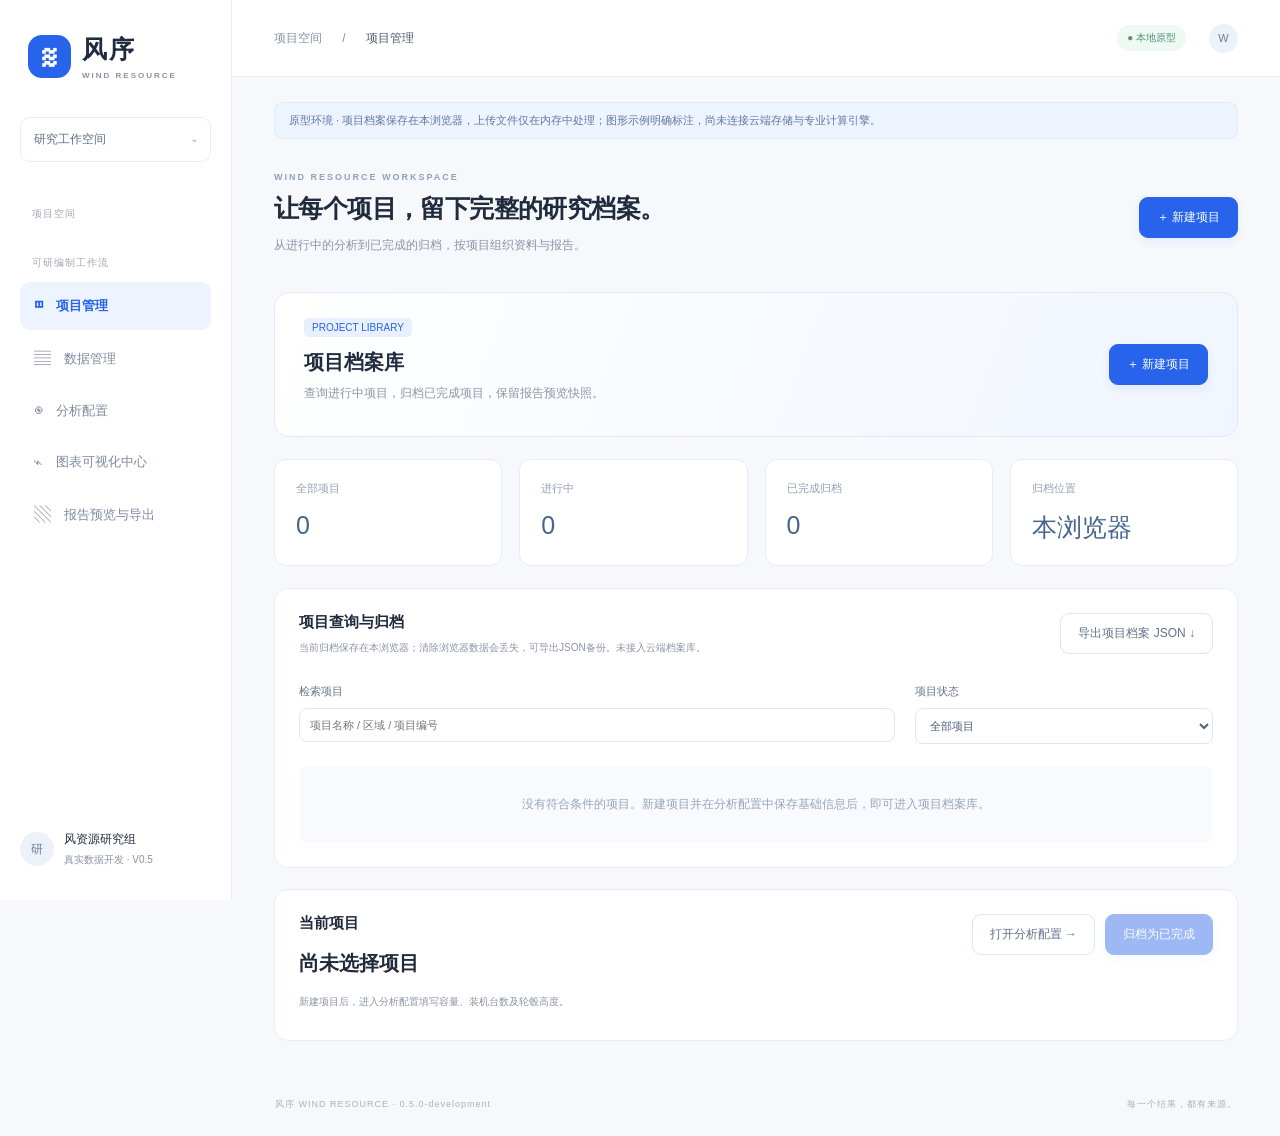
==== commit bb1699fb: "Publish data-input GUI v0.5.0-development" ====
--- a/index.html
+++ b/index.html
@@ -1,10 +1,10 @@
 <!doctype html><html lang="zh-CN"><head><meta charset="UTF-8"><meta name="viewport" content="width=device-width,initial-scale=1"><title>风序 · 风资源分析工作台 V0.4</title><link rel="stylesheet" href="style.css"></head><body>
-<aside><a class="brand" href="#overview"><span class="logo">≋</span><div>风序 <small>WIND RESOURCE</small></div></a><div class="workspace">研究工作空间 <span>⌄</span></div><div class="navlabel">项目空间</div><nav><div class="navlabel">可研编制工作流</div><button data-page="overview" class="active">◫ <span>项目管理</span></button><button data-page="data">▤ <span>数据管理</span></button><button data-page="analysis">◉ <span>分析配置</span></button><button data-page="charts">⌁ <span>图表可视化中心</span></button><button data-page="report">▧ <span>报告预览与导出</span></button></nav><div class="asidebottom"><span class="avatar">研</span><div>风资源研究组<small>项目协作原型 · V0.4</small></div></div></aside>
+<aside><a class="brand" href="#overview"><span class="logo">≋</span><div>风序 <small>WIND RESOURCE</small></div></a><div class="workspace">研究工作空间 <span>⌄</span></div><div class="navlabel">项目空间</div><nav><div class="navlabel">可研编制工作流</div><button data-page="overview" class="active">◫ <span>项目管理</span></button><button data-page="data">▤ <span>数据管理</span></button><button data-page="analysis">◉ <span>分析配置</span></button><button data-page="charts">⌁ <span>图表可视化中心</span></button><button data-page="report">▧ <span>报告预览与导出</span></button></nav><div class="asidebottom"><span class="avatar">研</span><div>风资源研究组<small>真实数据开发 · V0.5</small></div></div></aside>
 <div class="shell"><header><div>项目空间 <span class="muted">/</span> <b id="breadcrumb">项目信息</b></div><div class="headerRight"><span class="pill">● 本地原型</span><span class="avatar small">W</span></div></header><main><div class="notice">原型环境 · 项目档案保存在本浏览器，上传文件仅在内存中处理；图形示例明确标注，尚未连接云端存储与专业计算引擎。</div><section class="projectline"><div><div class="eyebrow">WIND RESOURCE WORKSPACE</div><h1 id="pageTitle">让每一份风数据，成为可靠的决策。</h1><p id="pageDesc">从数据到图表，再到可研报告，在一个工作空间内完成。</p></div><button class="primary" id="topAction">＋ 导入测风数据</button></section>
 <section id="overview" class="page active"><div class="projectcard"><div><span class="tag">PROJECT LIBRARY</span><h2>项目档案库</h2><p>查询进行中项目，归档已完成项目，保留报告预览快照。</p></div><button class="primary" id="newProject">＋ 新建项目</button></div><div class="archiveCounts" id="archiveCounts"></div><article class="card"><div class="cardhead"><div><h3>项目查询与归档</h3><p>当前归档保存在本浏览器；清除浏览器数据会丢失，可导出JSON备份。未接入云端档案库。</p></div><button class="outline" id="archiveExport">导出项目档案 JSON ↓</button></div><div class="archiveFilters"><label>检索项目<input id="projectSearch" type="search" placeholder="项目名称 / 区域 / 项目编号"></label><label>项目状态<select id="projectStatus"><option value="all">全部项目</option><option value="draft">进行中</option><option value="completed">已完成归档</option></select></label></div><div id="projectArchiveList" class="tablewrap"></div></article><article class="card"><div class="cardhead"><div><h3>当前项目</h3><h2 id="projectNameDisplay">尚未选择项目</h2><p id="activeProjectNote">新建项目后，进入分析配置填写容量、装机台数及轮毂高度。</p></div><div class="projectActions"><button class="outline" data-go="analysis">打开分析配置 →</button><button class="outline" id="cloneProject" hidden>复制为新项目</button><button class="primary" id="completeProject">归档为已完成</button></div></div></article><div hidden><div id="metrics"></div><select id="mast"><option>示例测风塔 T01 · 80m</option></select><div id="templateMap"></div></div></section>
 <section id="data" class="page"><div class="fourgrid" id="slots"></div><article class="card"><div class="cardhead"><div><h3>本地数据预检</h3><p>CSV / TXT 预览与字段映射；本原型不解析 Excel，生产版计划支持 XLSX。</p></div><button class="textbtn" id="sampleDownload">下载 CSV 示例 ↓</button></div><div class="formgrid"><label>数据阶段<select id="stage"><option value="raw">原始测风数据</option><option value="qc">质控后测风数据</option><option value="final">订正外推到轮毂高度的数据</option><option value="mesoscale">中尺度数据</option></select></label><label>选择文件<input type="file" id="file" accept=".csv,.txt,.xlsx,.xls"></label><label>文件时间口径<select id="timezone"><option value="8">北京时间 UTC+08:00</option><option value="0">UTC</option></select></label><label>采样步长（分钟）<input type="number" id="interval" min="1" value="10"></label></div><div id="fileStatus" class="empty">尚未选择文件。支持逗号、制表符或分号分隔的 UTF-8 文本。</div><div id="mapping" hidden><div class="formgrid"><label>时间列<select id="timecol"></select></label><label>风速列（m/s）<select id="speedcol"></select></label><label>方向列（°，可选）<select id="dircol"></select></label><label>质量列（可选；0/valid 为有效）<select id="qccol"></select></label></div><button id="inspect" class="primary">运行本地预检</button><div id="preview" class="tablewrap"></div></div></article><article id="preflight" class="card" hidden></article></section>
 <section id="analysis" class="page"><div id="analysisArchiveHint" class="hint warning" hidden>正在查阅已完成项目，配置为只读。请返回项目管理，复制为新项目后继续分析。</div><article class="card profileCard"><div class="cardhead"><div><h3>项目基础信息与装机方案</h3><p>集中维护项目名称、容量、装机台数；下方设置轮毂高度及分析时段。</p></div><span class="tag">关联项目档案</span></div><form id="projectForm"><div class="formgrid"><label>项目名称<input id="projectName" placeholder="请输入项目名称" maxlength="100" required></label><label>项目阶段<select id="projectStage"><option>可行性研究</option><option>预可行性研究</option><option>可研复核</option><option>投标方案</option></select></label><label>所属区域<input id="region" placeholder="省 / 市 / 县" maxlength="100"></label><label>规划容量（MW）<input id="capacity" type="number" min="0.1" step="0.1" placeholder="待填写"></label><label>装机台数<input id="turbineCount" type="number" min="1" max="10000" step="1" placeholder="待填写"></label><label>场址海拔（m）<input id="elevation" type="number" min="-500" max="9000" placeholder="待填写"></label><label>地形类型<select id="terrain"><option>山地 / 复杂地形</option><option>丘陵</option><option>平原 / 简单地形</option><option>待确认</option></select></label></div><label>资料局限与复核重点<textarea id="projectNotes" rows="3" maxlength="1000" placeholder="例如：安装报告待补，部分通道高度需核实。"></textarea></label><button class="primary wide" type="submit">保存项目基础信息</button></form></article><div class="twocol"><article class="card"><div class="cardhead"><div><h3>分析参数</h3><p>先确定数据阶段，再确定统计口径。</p></div><span class="tag soft">配置草稿</span></div><form id="configForm"><div class="formgrid"><label>测风年开始<input type="date" id="start" value="2024-01-01" required></label><label>测风年结束（不含）<input type="date" id="end" value="2025-01-01" required></label><label>目标轮毂高度（m）<input type="number" id="height" value="125" min="1" max="500" required></label><label>风向扇区<select id="sectors"><option>16</option><option>12</option><option>8</option></select></label></div><label class="fieldtitle">长序列回溯窗口</label><div class="segments" id="windows"><button type="button" data-years="10">近 10 年</button><button type="button" data-years="20" class="selected">近 20 年</button><button type="button" data-years="30">近 30 年</button></div><div id="windowPreview" class="hint"></div><label class="fieldtitle">参数计算与来源配置（草稿）</label><div class="formgrid"><label>密度资料来源<select id="densityMethod"><option value="measured">塔实测温压</option><option value="station">气象站推算</option><option value="mesoscale">中尺度资料</option><option value="pending">资料待补</option></select></label><label>切变取用依据<select id="shearMethod"><option value="paired">同期多高度拟合</option><option value="borrowed">借用塔切变（待核验）</option><option value="pending">资料待补</option></select></label><label>长期相关性分组<select id="correlationMode"><option value="overall">总体相关</option><option value="sectors">总体＋分扇区相关</option></select></label><label>规范状态<input value="待提供并审核；专业判级未启用" readonly></label></div><label class="fieldtitle">数据处理路径</label><label class="radio"><input type="radio" name="path" value="final" checked> 使用已订正、已外推的最终数据 <small>跳过订正与外推</small></label><label class="radio"><input type="radio" name="path" value="raw"> 从测风数据建立处理流程 <small>引擎待实现</small></label><div class="hint warning">专业方法状态：待规范审核。密度、切变、Weibull、湍流、相关性等可浏览合成图形方案；真实文件的专业计算尚未接入。</div><button class="primary wide" type="submit">保存配置并进入图表中心 →</button></form></article><article class="card"><h3>本次分析的输出与规范状态</h3><div class="outputlist"><div><b>01 · 数据质量</b><p>完整率、有效率、删除与插补统计</p></div><div><b>02 · 风况特征</b><p>月变化、日变化、频率与玫瑰图</p></div><div><b>03 · 长序列分析</b><p>同期对齐、16扇区相关与年际变化</p></div><div><b>04 · 报告草稿</b><p>绑定第2章，保留待补字段与来源</p></div></div><div class="hint">窗口默认以测风年结束日期为锚点，向前回溯日历年。数据不足时需披露实际覆盖，不能将短序列标为完整30年。</div><button class="outline wide" id="configDownload">下载配置 JSON ↓</button></article></div></section>
-<section id="charts" class="page"><div class="boardTabs" id="chartBoardTabs" role="tablist" aria-label="图表板块"></div><div class="vizSummary"><div><span class="eyebrow">VISUAL ANALYSIS LIBRARY</span><h2>风参数图谱</h2><p>从基础参数到轮毂成果，按可研论证主线组织。</p></div><div><span class="tag">按可研顺序组织</span> <span class="tag soft">可导出 SVG / CSV</span></div></div><div class="vizlayout"><article class="card chartcatalog"><div class="cataloghead"><h3>图表目录</h3><input id="chartSearch" type="search" placeholder="搜索参数或图表…" aria-label="搜索图表"></div><div id="chartTabs"></div></article><div class="vizmain"><article class="card"><div class="vizfilters"><label>数据来源类型<select id="previewSource"><option value="mesoscale">长期中尺度数据</option><option value="mast">测风塔数据</option></select></label><label>数据来源<select id="chartSource"><option value="example">合成示例 · 浏览图形方案</option><option value="imported">真实导入 · 当前文件</option></select></label><label>数据阶段<select id="vizStage"><option value="raw">原始测风数据</option><option value="qc">质控后测风数据</option><option value="final">订正外推到轮毂高度的数据</option><option value="mesoscale">中尺度数据</option></select></label><label>显示对象<select id="vizObject"><option value="T01">示例 T01 · 80 m</option><option value="T02">示例 T02 · 90 m</option><option value="hub">示例轮毂 · 125 m</option></select></label></div><div class="previewRange"><label>预览开始<input id="previewStart" type="date" value="2024-01-01"></label><label>预览结束（不含）<input id="previewEnd" type="date" value="2025-01-01"></label><button class="outline" id="applyPreview">应用时间范围</button><span id="rangeState" role="status"></span></div><div id="contextHint" class="contextnote"></div><div class="cardhead"><div><div id="chapterBinding" class="eyebrow"></div><h3 id="chartTitle"></h3><p id="chartSubtitle"></p></div><span class="tag soft" id="sourceBadge">合成示例</span></div><div id="sectorFilter" hidden><label>相关性分组（示例）<select id="corrSector"><option value="all">总体</option><option value="0">N</option><option value="4">E</option><option value="8">S</option><option value="12">W</option></select></label></div><div id="chartStats" class="chartStats"></div><div id="mainChart" class="chart large"></div><div id="chartNote" class="hint"></div><div class="charttoolbar"><button class="outline" id="svgDownload">下载图形 SVG ↓</button><button class="outline" id="csvDownload">下载当前结果 CSV ↓</button><button class="textbtn" id="toggleTable" aria-expanded="true">收起数据表</button></div><div id="chartTable" class="tablewrap"></div></article><article class="card"><h3>资料要求与报告位置</h3><div id="requirements"></div><button class="outline" id="jumpReport">查看对应报告章节 →</button></article></div></div></section>
+<section id="charts" class="page"><div class="boardTabs" id="chartBoardTabs" role="tablist" aria-label="图表板块"></div><div class="vizSummary"><div><span class="eyebrow">VISUAL ANALYSIS LIBRARY</span><h2>风参数图谱</h2><p>从基础参数到轮毂成果，按可研论证主线组织。</p></div><div><span class="tag">按可研顺序组织</span> <span class="tag soft">可导出 SVG / CSV</span></div></div><div class="vizlayout"><article class="card chartcatalog"><div class="cataloghead"><h3>图表目录</h3><input id="chartSearch" type="search" placeholder="搜索参数或图表…" aria-label="搜索图表"></div><div id="chartTabs"></div></article><div class="vizmain"><article class="card"><div class="vizfilters"><label>数据来源类型<select id="previewSource"><option value="mesoscale">长期中尺度数据</option><option value="mast">测风塔数据</option></select></label><label>数据来源<select id="chartSource"><option value="example">合成示例 · 浏览图形方案</option><option value="imported">真实导入 · 已确认资料</option></select></label><label>数据阶段<select id="vizStage"><option value="raw">原始测风数据</option><option value="qc">质控后测风数据</option><option value="final">订正外推到轮毂高度的数据</option><option value="mesoscale">中尺度数据</option></select></label><label>显示对象<select id="vizObject"><option value="T01">示例 T01 · 80 m</option><option value="T02">示例 T02 · 90 m</option><option value="hub">示例轮毂 · 125 m</option></select></label></div><div class="previewRange"><label>预览开始<input id="previewStart" type="date" value="2024-01-01"></label><label>预览结束（不含）<input id="previewEnd" type="date" value="2025-01-01"></label><button class="outline" id="applyPreview">应用时间范围</button><span id="rangeState" role="status"></span></div><div id="contextHint" class="contextnote"></div><div class="cardhead"><div><div id="chapterBinding" class="eyebrow"></div><h3 id="chartTitle"></h3><p id="chartSubtitle"></p></div><span class="tag soft" id="sourceBadge">合成示例</span></div><div id="sectorFilter" hidden><label>相关性分组（示例）<select id="corrSector"><option value="all">总体</option><option value="0">N</option><option value="4">E</option><option value="8">S</option><option value="12">W</option></select></label></div><div id="chartStats" class="chartStats"></div><div id="mainChart" class="chart large"></div><div id="chartNote" class="hint"></div><div class="charttoolbar"><button class="outline" id="svgDownload">下载图形 SVG ↓</button><button class="outline" id="csvDownload">下载当前结果 CSV ↓</button><button class="textbtn" id="toggleTable" aria-expanded="true">收起数据表</button></div><div id="chartTable" class="tablewrap"></div></article><article class="card"><h3>资料要求与报告位置</h3><div id="requirements"></div><button class="outline" id="jumpReport">查看对应报告章节 →</button></article></div></div></section>
 <section id="report" class="page"><div id="archiveState" class="hint warning" hidden>当前为已完成项目的本地归档查阅模式；基础配置只读，原始数据不在归档中。</div><div class="reportintro hint">模板 V0.2：依据 → 背景 → 测风与质量 → 基础参数 → 长期代表性 → 轮毂成果 → 极值 → 灾害 → 评价。黄色为待补项；专业图形示例不进入正式结论。</div><div class="reporttoolbar"><div class="reportType"><label>报告类型<select id="reportType"><option value="feasibility">风电可行性研究 · 第2章风能资源</option><option disabled>预可研模板（后续扩展）</option><option disabled>专项评估模板（后续扩展）</option></select></label><label>导出格式<select id="reportFormat"><option value="html">HTML可读草稿</option><option disabled>正式DOCX（未接入）</option><option disabled>PDF（未接入）</option></select></label></div><span class="tag amber" id="reportArchiveTag">当前可研草稿 · 未审</span><button class="primary" id="reportDownload">下载报告预览 HTML ↓</button></div><div class="reportlayout"><article class="card chapters"><h3>第2章 · 风能资源</h3><div id="chapterList"></div></article><article class="paper"><div class="paperbrand">风资源可行性研究 · 设计预览</div><h2 id="chapterTitle"></h2><div id="chapterBody"></div><footer>标准模板 V0.2 <span>草稿 / 待人工复核</span></footer></article></div></section>
 
-</main><footer class="appfooter">风序 WIND RESOURCE <span>每一个结果，都有来源。</span></footer></div><div id="toast" role="status"></div><script src="app.js"></script><script src="viz-v03.js"></script><script src="workspace-v04.js"></script></body></html>
+</main><footer class="appfooter">风序 WIND RESOURCE <span>每一个结果，都有来源。</span></footer></div><div id="toast" role="status"></div><script src="app.js"></script><script src="viz-v03.js"></script><script src="workspace-v04.js"></script><script src="data-core.js"></script><script src="xlsx-input.js"></script><script src="data-import-v05.js"></script></body></html>
--- a/style.css
+++ b/style.css
@@ -13,3 +13,5 @@
 .presentationFigures>.tag{margin-bottom:15px}
 /* V0.4 left-to-right function boards and local project archive */
 .boardTabs{display:grid;grid-template-columns:repeat(4,minmax(0,1fr));gap:12px;margin:0 0 24px}.boardTabs button{display:flex;align-items:center;gap:12px;text-align:left;background:white;border:1px solid #e3eaf4;border-radius:12px;padding:17px 14px;color:#7d8ea6}.boardTabs button.selected{border-color:#79a6f8;background:#f0f5ff;color:#2868d5}.boardTabs em{font-style:normal;font-size:20px;color:#9bb5dc}.boardTabs b{font-size:12px;font-weight:600;display:block}.boardTabs small{font-size:9px;display:block;margin-top:7px;line-height:1.6}.archiveCounts{display:grid;grid-template-columns:repeat(4,minmax(0,1fr));gap:17px;margin:22px 0}.archiveCounts>div{background:white;border:1px solid #e6edf6;padding:21px;border-radius:12px}.archiveCounts span{display:block;font-size:11px;color:#94a1b5}.archiveCounts strong{display:block;font-size:25px;margin-top:15px;font-weight:500;color:#46648d}.archiveFilters{display:grid;grid-template-columns:2fr 1fr;gap:20px;margin:22px 0}.recordId{display:block;color:#a3afbf;font-size:9px;margin-top:6px}.projectActions{display:flex;gap:10px;flex-wrap:wrap}.profileCard .formgrid{grid-template-columns:repeat(3,minmax(0,1fr))}.previewRange{display:flex;align-items:end;flex-wrap:wrap;gap:16px;margin-bottom:18px;padding-bottom:18px;border-bottom:1px solid #edf1f7}.previewRange label{flex:1;min-width:150px}.previewRange>span{width:100%;font-size:10px;color:#8a9db6}.previewRange[hidden]{display:none}.reportType{display:flex;align-items:center;gap:18px;flex-wrap:wrap}.reportType label{min-width:180px}.archivedText{white-space:pre-wrap}.stationChoice{padding:15px;background:#f7f9fd;border-radius:8px;margin-bottom:18px}.stationChoice label{display:flex;align-items:center;gap:10px}.stationChoice input{width:auto;margin:0}.stationChoice span{display:block;font-size:10px;color:#94a3b8;margin-top:8px}#projectArchiveList td{vertical-align:middle}#archiveState{border:1px solid #f0e2b8}.vizfilters{grid-template-columns:repeat(2,minmax(0,1fr))}[hidden]{display:none!important}@media(max-width:1100px){.boardTabs{grid-template-columns:1fr 1fr}.profileCard .formgrid{grid-template-columns:1fr 1fr}}@media(max-width:600px){.archiveCounts{grid-template-columns:1fr 1fr}.archiveCounts strong{font-size:21px}.archiveFilters,.profileCard .formgrid{grid-template-columns:1fr}.boardTabs{gap:8px}.boardTabs button{padding:12px 9px;gap:8px}.boardTabs b{font-size:10px}.boardTabs small{font-size:8px}.boardTabs em{font-size:15px}.projectActions button{white-space:normal}.reportType{width:100%}.reportType label{min-width:0;width:100%}.vizfilters{grid-template-columns:1fr}.previewRange label{min-width:0;width:100%;flex:auto}}
+/* V0.5 real file recognition */
+.importControls{display:grid;grid-template-columns:repeat(3,minmax(0,1fr));gap:16px;margin:20px 0}.importEntry{border:1px solid #e4ebf5;border-radius:12px;padding:20px;margin:20px 0}.importEntry .tablewrap{max-height:200px}.realOverviewControls{padding:16px;background:#f4f7fd;border-radius:10px;display:flex;gap:20px;flex-wrap:wrap;margin:15px 0}.realOverviewControls label{min-width:180px}.realOverviewControls .contextnote{width:100%;margin:0}#realImportStatus{font-size:12px;line-height:1.9;color:#607b9e;overflow-wrap:anywhere}#realDatasetSummary{max-height:360px}#realImportEntries{max-height:850px;overflow:auto}@media(max-width:1000px){.importControls{grid-template-columns:1fr 1fr}}@media(max-width:550px){.importControls{grid-template-columns:1fr}.importEntry{padding:14px}.realOverviewControls label{min-width:0;width:100%}}
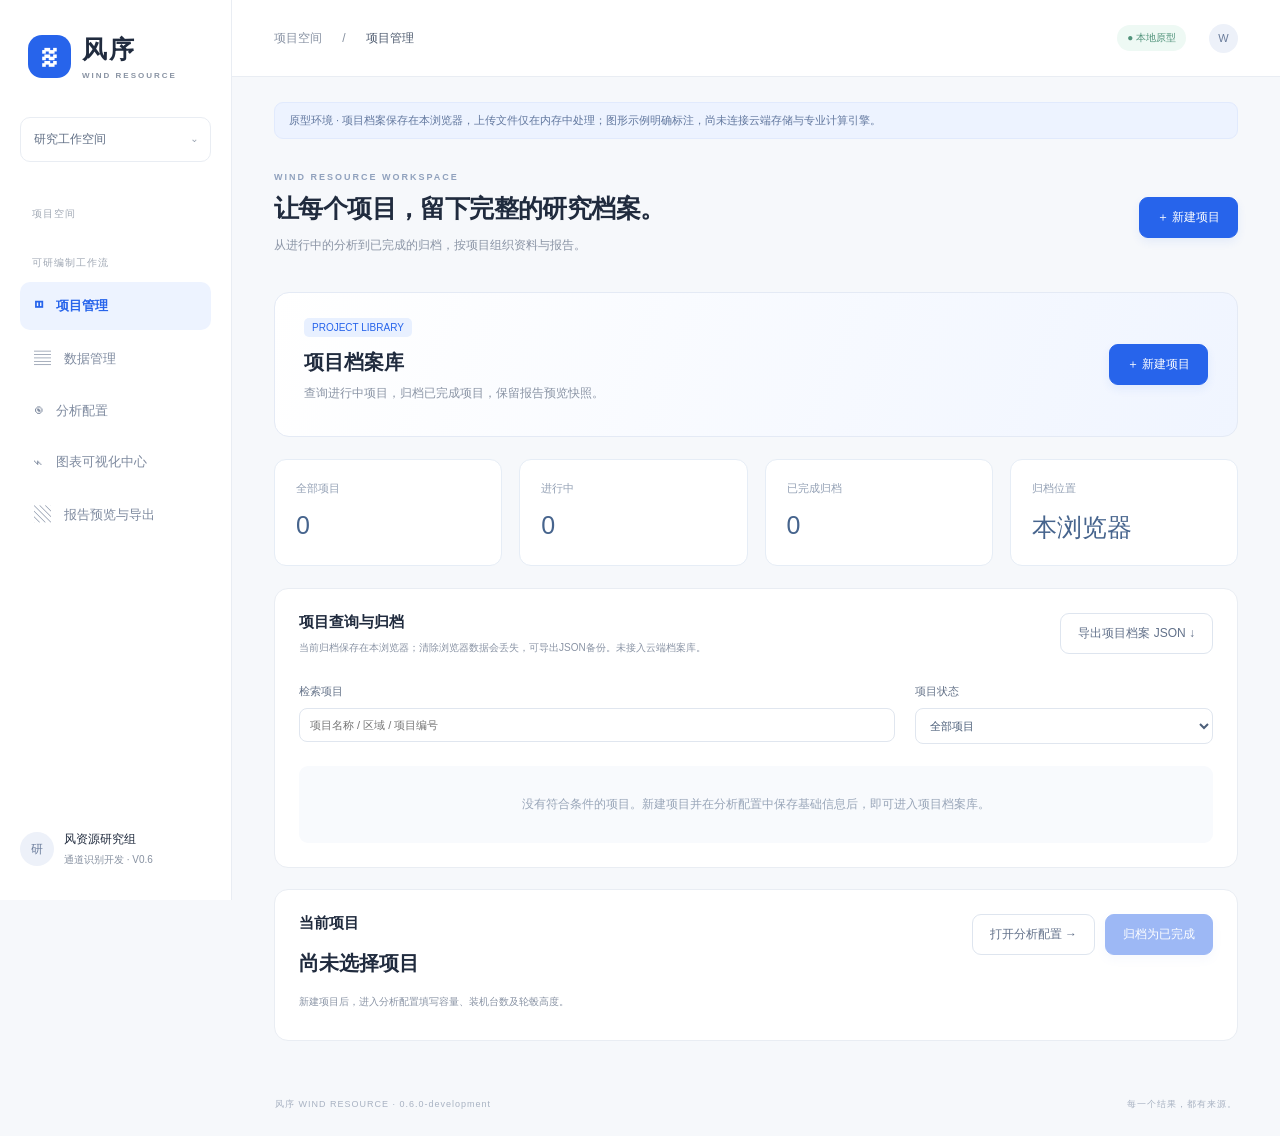
==== commit 99627f8b: "Publish channel recognition GUI v0.6.0-development" ====
--- a/index.html
+++ b/index.html
@@ -1,5 +1,5 @@
 <!doctype html><html lang="zh-CN"><head><meta charset="UTF-8"><meta name="viewport" content="width=device-width,initial-scale=1"><title>风序 · 风资源分析工作台 V0.4</title><link rel="stylesheet" href="style.css"></head><body>
-<aside><a class="brand" href="#overview"><span class="logo">≋</span><div>风序 <small>WIND RESOURCE</small></div></a><div class="workspace">研究工作空间 <span>⌄</span></div><div class="navlabel">项目空间</div><nav><div class="navlabel">可研编制工作流</div><button data-page="overview" class="active">◫ <span>项目管理</span></button><button data-page="data">▤ <span>数据管理</span></button><button data-page="analysis">◉ <span>分析配置</span></button><button data-page="charts">⌁ <span>图表可视化中心</span></button><button data-page="report">▧ <span>报告预览与导出</span></button></nav><div class="asidebottom"><span class="avatar">研</span><div>风资源研究组<small>真实数据开发 · V0.5</small></div></div></aside>
+<aside><a class="brand" href="#overview"><span class="logo">≋</span><div>风序 <small>WIND RESOURCE</small></div></a><div class="workspace">研究工作空间 <span>⌄</span></div><div class="navlabel">项目空间</div><nav><div class="navlabel">可研编制工作流</div><button data-page="overview" class="active">◫ <span>项目管理</span></button><button data-page="data">▤ <span>数据管理</span></button><button data-page="analysis">◉ <span>分析配置</span></button><button data-page="charts">⌁ <span>图表可视化中心</span></button><button data-page="report">▧ <span>报告预览与导出</span></button></nav><div class="asidebottom"><span class="avatar">研</span><div>风资源研究组<small>通道识别开发 · V0.6</small></div></div></aside>
 <div class="shell"><header><div>项目空间 <span class="muted">/</span> <b id="breadcrumb">项目信息</b></div><div class="headerRight"><span class="pill">● 本地原型</span><span class="avatar small">W</span></div></header><main><div class="notice">原型环境 · 项目档案保存在本浏览器，上传文件仅在内存中处理；图形示例明确标注，尚未连接云端存储与专业计算引擎。</div><section class="projectline"><div><div class="eyebrow">WIND RESOURCE WORKSPACE</div><h1 id="pageTitle">让每一份风数据，成为可靠的决策。</h1><p id="pageDesc">从数据到图表，再到可研报告，在一个工作空间内完成。</p></div><button class="primary" id="topAction">＋ 导入测风数据</button></section>
 <section id="overview" class="page active"><div class="projectcard"><div><span class="tag">PROJECT LIBRARY</span><h2>项目档案库</h2><p>查询进行中项目，归档已完成项目，保留报告预览快照。</p></div><button class="primary" id="newProject">＋ 新建项目</button></div><div class="archiveCounts" id="archiveCounts"></div><article class="card"><div class="cardhead"><div><h3>项目查询与归档</h3><p>当前归档保存在本浏览器；清除浏览器数据会丢失，可导出JSON备份。未接入云端档案库。</p></div><button class="outline" id="archiveExport">导出项目档案 JSON ↓</button></div><div class="archiveFilters"><label>检索项目<input id="projectSearch" type="search" placeholder="项目名称 / 区域 / 项目编号"></label><label>项目状态<select id="projectStatus"><option value="all">全部项目</option><option value="draft">进行中</option><option value="completed">已完成归档</option></select></label></div><div id="projectArchiveList" class="tablewrap"></div></article><article class="card"><div class="cardhead"><div><h3>当前项目</h3><h2 id="projectNameDisplay">尚未选择项目</h2><p id="activeProjectNote">新建项目后，进入分析配置填写容量、装机台数及轮毂高度。</p></div><div class="projectActions"><button class="outline" data-go="analysis">打开分析配置 →</button><button class="outline" id="cloneProject" hidden>复制为新项目</button><button class="primary" id="completeProject">归档为已完成</button></div></div></article><div hidden><div id="metrics"></div><select id="mast"><option>示例测风塔 T01 · 80m</option></select><div id="templateMap"></div></div></section>
 <section id="data" class="page"><div class="fourgrid" id="slots"></div><article class="card"><div class="cardhead"><div><h3>本地数据预检</h3><p>CSV / TXT 预览与字段映射；本原型不解析 Excel，生产版计划支持 XLSX。</p></div><button class="textbtn" id="sampleDownload">下载 CSV 示例 ↓</button></div><div class="formgrid"><label>数据阶段<select id="stage"><option value="raw">原始测风数据</option><option value="qc">质控后测风数据</option><option value="final">订正外推到轮毂高度的数据</option><option value="mesoscale">中尺度数据</option></select></label><label>选择文件<input type="file" id="file" accept=".csv,.txt,.xlsx,.xls"></label><label>文件时间口径<select id="timezone"><option value="8">北京时间 UTC+08:00</option><option value="0">UTC</option></select></label><label>采样步长（分钟）<input type="number" id="interval" min="1" value="10"></label></div><div id="fileStatus" class="empty">尚未选择文件。支持逗号、制表符或分号分隔的 UTF-8 文本。</div><div id="mapping" hidden><div class="formgrid"><label>时间列<select id="timecol"></select></label><label>风速列（m/s）<select id="speedcol"></select></label><label>方向列（°，可选）<select id="dircol"></select></label><label>质量列（可选；0/valid 为有效）<select id="qccol"></select></label></div><button id="inspect" class="primary">运行本地预检</button><div id="preview" class="tablewrap"></div></div></article><article id="preflight" class="card" hidden></article></section>
@@ -7,4 +7,4 @@
 <section id="charts" class="page"><div class="boardTabs" id="chartBoardTabs" role="tablist" aria-label="图表板块"></div><div class="vizSummary"><div><span class="eyebrow">VISUAL ANALYSIS LIBRARY</span><h2>风参数图谱</h2><p>从基础参数到轮毂成果，按可研论证主线组织。</p></div><div><span class="tag">按可研顺序组织</span> <span class="tag soft">可导出 SVG / CSV</span></div></div><div class="vizlayout"><article class="card chartcatalog"><div class="cataloghead"><h3>图表目录</h3><input id="chartSearch" type="search" placeholder="搜索参数或图表…" aria-label="搜索图表"></div><div id="chartTabs"></div></article><div class="vizmain"><article class="card"><div class="vizfilters"><label>数据来源类型<select id="previewSource"><option value="mesoscale">长期中尺度数据</option><option value="mast">测风塔数据</option></select></label><label>数据来源<select id="chartSource"><option value="example">合成示例 · 浏览图形方案</option><option value="imported">真实导入 · 已确认资料</option></select></label><label>数据阶段<select id="vizStage"><option value="raw">原始测风数据</option><option value="qc">质控后测风数据</option><option value="final">订正外推到轮毂高度的数据</option><option value="mesoscale">中尺度数据</option></select></label><label>显示对象<select id="vizObject"><option value="T01">示例 T01 · 80 m</option><option value="T02">示例 T02 · 90 m</option><option value="hub">示例轮毂 · 125 m</option></select></label></div><div class="previewRange"><label>预览开始<input id="previewStart" type="date" value="2024-01-01"></label><label>预览结束（不含）<input id="previewEnd" type="date" value="2025-01-01"></label><button class="outline" id="applyPreview">应用时间范围</button><span id="rangeState" role="status"></span></div><div id="contextHint" class="contextnote"></div><div class="cardhead"><div><div id="chapterBinding" class="eyebrow"></div><h3 id="chartTitle"></h3><p id="chartSubtitle"></p></div><span class="tag soft" id="sourceBadge">合成示例</span></div><div id="sectorFilter" hidden><label>相关性分组（示例）<select id="corrSector"><option value="all">总体</option><option value="0">N</option><option value="4">E</option><option value="8">S</option><option value="12">W</option></select></label></div><div id="chartStats" class="chartStats"></div><div id="mainChart" class="chart large"></div><div id="chartNote" class="hint"></div><div class="charttoolbar"><button class="outline" id="svgDownload">下载图形 SVG ↓</button><button class="outline" id="csvDownload">下载当前结果 CSV ↓</button><button class="textbtn" id="toggleTable" aria-expanded="true">收起数据表</button></div><div id="chartTable" class="tablewrap"></div></article><article class="card"><h3>资料要求与报告位置</h3><div id="requirements"></div><button class="outline" id="jumpReport">查看对应报告章节 →</button></article></div></div></section>
 <section id="report" class="page"><div id="archiveState" class="hint warning" hidden>当前为已完成项目的本地归档查阅模式；基础配置只读，原始数据不在归档中。</div><div class="reportintro hint">模板 V0.2：依据 → 背景 → 测风与质量 → 基础参数 → 长期代表性 → 轮毂成果 → 极值 → 灾害 → 评价。黄色为待补项；专业图形示例不进入正式结论。</div><div class="reporttoolbar"><div class="reportType"><label>报告类型<select id="reportType"><option value="feasibility">风电可行性研究 · 第2章风能资源</option><option disabled>预可研模板（后续扩展）</option><option disabled>专项评估模板（后续扩展）</option></select></label><label>导出格式<select id="reportFormat"><option value="html">HTML可读草稿</option><option disabled>正式DOCX（未接入）</option><option disabled>PDF（未接入）</option></select></label></div><span class="tag amber" id="reportArchiveTag">当前可研草稿 · 未审</span><button class="primary" id="reportDownload">下载报告预览 HTML ↓</button></div><div class="reportlayout"><article class="card chapters"><h3>第2章 · 风能资源</h3><div id="chapterList"></div></article><article class="paper"><div class="paperbrand">风资源可行性研究 · 设计预览</div><h2 id="chapterTitle"></h2><div id="chapterBody"></div><footer>标准模板 V0.2 <span>草稿 / 待人工复核</span></footer></article></div></section>
 
-</main><footer class="appfooter">风序 WIND RESOURCE <span>每一个结果，都有来源。</span></footer></div><div id="toast" role="status"></div><script src="app.js"></script><script src="viz-v03.js"></script><script src="workspace-v04.js"></script><script src="data-core.js"></script><script src="xlsx-input.js"></script><script src="data-import-v05.js"></script></body></html>
+</main><footer class="appfooter">风序 WIND RESOURCE <span>每一个结果，都有来源。</span></footer></div><div id="toast" role="status"></div><script src="app.js"></script><script src="viz-v03.js"></script><script src="workspace-v04.js"></script><script src="channel-library.js"></script><script src="data-core.js"></script><script src="xlsx-input.js"></script><script src="data-import-v05.js"></script><script src="channel-recognition-ui.js"></script></body></html>
--- a/style.css
+++ b/style.css
@@ -15,3 +15,5 @@
 .boardTabs{display:grid;grid-template-columns:repeat(4,minmax(0,1fr));gap:12px;margin:0 0 24px}.boardTabs button{display:flex;align-items:center;gap:12px;text-align:left;background:white;border:1px solid #e3eaf4;border-radius:12px;padding:17px 14px;color:#7d8ea6}.boardTabs button.selected{border-color:#79a6f8;background:#f0f5ff;color:#2868d5}.boardTabs em{font-style:normal;font-size:20px;color:#9bb5dc}.boardTabs b{font-size:12px;font-weight:600;display:block}.boardTabs small{font-size:9px;display:block;margin-top:7px;line-height:1.6}.archiveCounts{display:grid;grid-template-columns:repeat(4,minmax(0,1fr));gap:17px;margin:22px 0}.archiveCounts>div{background:white;border:1px solid #e6edf6;padding:21px;border-radius:12px}.archiveCounts span{display:block;font-size:11px;color:#94a1b5}.archiveCounts strong{display:block;font-size:25px;margin-top:15px;font-weight:500;color:#46648d}.archiveFilters{display:grid;grid-template-columns:2fr 1fr;gap:20px;margin:22px 0}.recordId{display:block;color:#a3afbf;font-size:9px;margin-top:6px}.projectActions{display:flex;gap:10px;flex-wrap:wrap}.profileCard .formgrid{grid-template-columns:repeat(3,minmax(0,1fr))}.previewRange{display:flex;align-items:end;flex-wrap:wrap;gap:16px;margin-bottom:18px;padding-bottom:18px;border-bottom:1px solid #edf1f7}.previewRange label{flex:1;min-width:150px}.previewRange>span{width:100%;font-size:10px;color:#8a9db6}.previewRange[hidden]{display:none}.reportType{display:flex;align-items:center;gap:18px;flex-wrap:wrap}.reportType label{min-width:180px}.archivedText{white-space:pre-wrap}.stationChoice{padding:15px;background:#f7f9fd;border-radius:8px;margin-bottom:18px}.stationChoice label{display:flex;align-items:center;gap:10px}.stationChoice input{width:auto;margin:0}.stationChoice span{display:block;font-size:10px;color:#94a3b8;margin-top:8px}#projectArchiveList td{vertical-align:middle}#archiveState{border:1px solid #f0e2b8}.vizfilters{grid-template-columns:repeat(2,minmax(0,1fr))}[hidden]{display:none!important}@media(max-width:1100px){.boardTabs{grid-template-columns:1fr 1fr}.profileCard .formgrid{grid-template-columns:1fr 1fr}}@media(max-width:600px){.archiveCounts{grid-template-columns:1fr 1fr}.archiveCounts strong{font-size:21px}.archiveFilters,.profileCard .formgrid{grid-template-columns:1fr}.boardTabs{gap:8px}.boardTabs button{padding:12px 9px;gap:8px}.boardTabs b{font-size:10px}.boardTabs small{font-size:8px}.boardTabs em{font-size:15px}.projectActions button{white-space:normal}.reportType{width:100%}.reportType label{min-width:0;width:100%}.vizfilters{grid-template-columns:1fr}.previewRange label{min-width:0;width:100%;flex:auto}}
 /* V0.5 real file recognition */
 .importControls{display:grid;grid-template-columns:repeat(3,minmax(0,1fr));gap:16px;margin:20px 0}.importEntry{border:1px solid #e4ebf5;border-radius:12px;padding:20px;margin:20px 0}.importEntry .tablewrap{max-height:200px}.realOverviewControls{padding:16px;background:#f4f7fd;border-radius:10px;display:flex;gap:20px;flex-wrap:wrap;margin:15px 0}.realOverviewControls label{min-width:180px}.realOverviewControls .contextnote{width:100%;margin:0}#realImportStatus{font-size:12px;line-height:1.9;color:#607b9e;overflow-wrap:anywhere}#realDatasetSummary{max-height:360px}#realImportEntries{max-height:850px;overflow:auto}@media(max-width:1000px){.importControls{grid-template-columns:1fr 1fr}}@media(max-width:550px){.importControls{grid-template-columns:1fr}.importEntry{padding:14px}.realOverviewControls label{min-width:0;width:100%}}
+/* V0.6 explainable channel classification */
+.recognitionDetail{margin:24px 0 6px;border-top:1px solid #e4ebf4;padding-top:16px}.recognitionDetail summary,.keywordLibrary summary{cursor:pointer;font-size:13px;font-weight:600;color:#52729c}.recognitionTable{max-height:430px!important}.recognitionTable th{position:sticky;top:0;z-index:1}.recognitionTable td{vertical-align:top;white-space:normal;min-width:140px}.recognitionTable td:first-child{min-width:180px;max-width:240px;overflow-wrap:anywhere}.recognitionTable td:last-child{min-width:230px;max-width:330px}.recognitionTable select,.recognitionTable input{font-size:10px;margin:0;padding:8px}.recognitionTable small{display:block;color:#8da0b8;font-size:9px;line-height:1.8;margin-top:5px}.keywordLibrary>p{margin:17px 0}.keywordLibrary .tablewrap{max-height:350px}.keywordLibrary td{white-space:normal;min-width:170px;line-height:1.7}
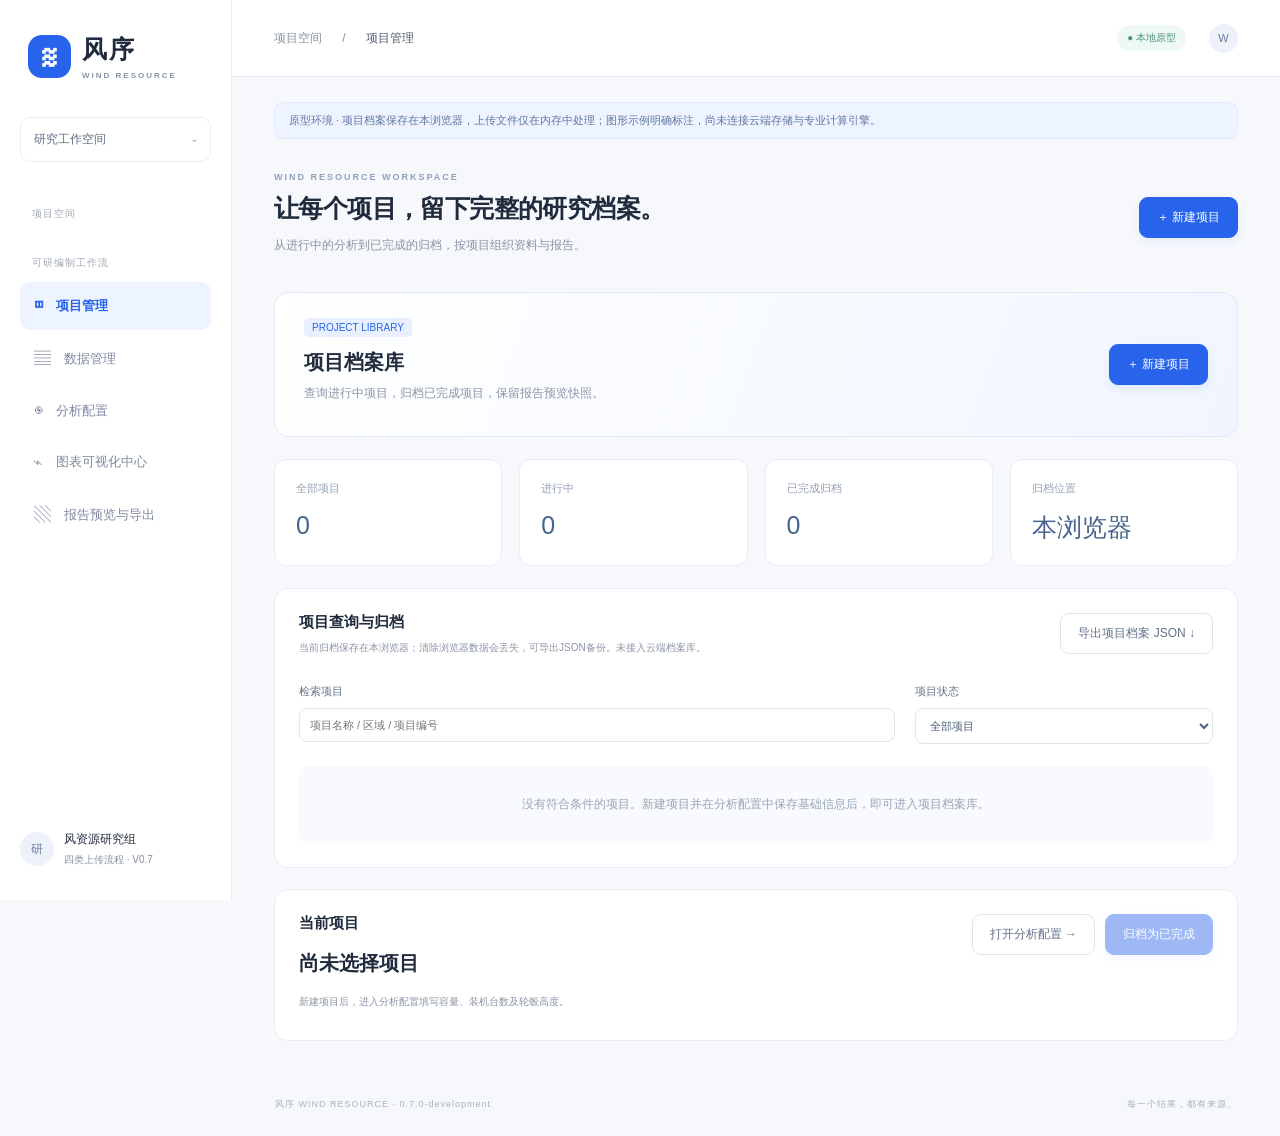
==== commit 69c39dbc: "Publish upload flow GUI v0.7.0-development" ====
--- a/index.html
+++ b/index.html
@@ -1,5 +1,5 @@
 <!doctype html><html lang="zh-CN"><head><meta charset="UTF-8"><meta name="viewport" content="width=device-width,initial-scale=1"><title>风序 · 风资源分析工作台 V0.4</title><link rel="stylesheet" href="style.css"></head><body>
-<aside><a class="brand" href="#overview"><span class="logo">≋</span><div>风序 <small>WIND RESOURCE</small></div></a><div class="workspace">研究工作空间 <span>⌄</span></div><div class="navlabel">项目空间</div><nav><div class="navlabel">可研编制工作流</div><button data-page="overview" class="active">◫ <span>项目管理</span></button><button data-page="data">▤ <span>数据管理</span></button><button data-page="analysis">◉ <span>分析配置</span></button><button data-page="charts">⌁ <span>图表可视化中心</span></button><button data-page="report">▧ <span>报告预览与导出</span></button></nav><div class="asidebottom"><span class="avatar">研</span><div>风资源研究组<small>通道识别开发 · V0.6</small></div></div></aside>
+<aside><a class="brand" href="#overview"><span class="logo">≋</span><div>风序 <small>WIND RESOURCE</small></div></a><div class="workspace">研究工作空间 <span>⌄</span></div><div class="navlabel">项目空间</div><nav><div class="navlabel">可研编制工作流</div><button data-page="overview" class="active">◫ <span>项目管理</span></button><button data-page="data">▤ <span>数据管理</span></button><button data-page="analysis">◉ <span>分析配置</span></button><button data-page="charts">⌁ <span>图表可视化中心</span></button><button data-page="report">▧ <span>报告预览与导出</span></button></nav><div class="asidebottom"><span class="avatar">研</span><div>风资源研究组<small>四类上传流程 · V0.7</small></div></div></aside>
 <div class="shell"><header><div>项目空间 <span class="muted">/</span> <b id="breadcrumb">项目信息</b></div><div class="headerRight"><span class="pill">● 本地原型</span><span class="avatar small">W</span></div></header><main><div class="notice">原型环境 · 项目档案保存在本浏览器，上传文件仅在内存中处理；图形示例明确标注，尚未连接云端存储与专业计算引擎。</div><section class="projectline"><div><div class="eyebrow">WIND RESOURCE WORKSPACE</div><h1 id="pageTitle">让每一份风数据，成为可靠的决策。</h1><p id="pageDesc">从数据到图表，再到可研报告，在一个工作空间内完成。</p></div><button class="primary" id="topAction">＋ 导入测风数据</button></section>
 <section id="overview" class="page active"><div class="projectcard"><div><span class="tag">PROJECT LIBRARY</span><h2>项目档案库</h2><p>查询进行中项目，归档已完成项目，保留报告预览快照。</p></div><button class="primary" id="newProject">＋ 新建项目</button></div><div class="archiveCounts" id="archiveCounts"></div><article class="card"><div class="cardhead"><div><h3>项目查询与归档</h3><p>当前归档保存在本浏览器；清除浏览器数据会丢失，可导出JSON备份。未接入云端档案库。</p></div><button class="outline" id="archiveExport">导出项目档案 JSON ↓</button></div><div class="archiveFilters"><label>检索项目<input id="projectSearch" type="search" placeholder="项目名称 / 区域 / 项目编号"></label><label>项目状态<select id="projectStatus"><option value="all">全部项目</option><option value="draft">进行中</option><option value="completed">已完成归档</option></select></label></div><div id="projectArchiveList" class="tablewrap"></div></article><article class="card"><div class="cardhead"><div><h3>当前项目</h3><h2 id="projectNameDisplay">尚未选择项目</h2><p id="activeProjectNote">新建项目后，进入分析配置填写容量、装机台数及轮毂高度。</p></div><div class="projectActions"><button class="outline" data-go="analysis">打开分析配置 →</button><button class="outline" id="cloneProject" hidden>复制为新项目</button><button class="primary" id="completeProject">归档为已完成</button></div></div></article><div hidden><div id="metrics"></div><select id="mast"><option>示例测风塔 T01 · 80m</option></select><div id="templateMap"></div></div></section>
 <section id="data" class="page"><div class="fourgrid" id="slots"></div><article class="card"><div class="cardhead"><div><h3>本地数据预检</h3><p>CSV / TXT 预览与字段映射；本原型不解析 Excel，生产版计划支持 XLSX。</p></div><button class="textbtn" id="sampleDownload">下载 CSV 示例 ↓</button></div><div class="formgrid"><label>数据阶段<select id="stage"><option value="raw">原始测风数据</option><option value="qc">质控后测风数据</option><option value="final">订正外推到轮毂高度的数据</option><option value="mesoscale">中尺度数据</option></select></label><label>选择文件<input type="file" id="file" accept=".csv,.txt,.xlsx,.xls"></label><label>文件时间口径<select id="timezone"><option value="8">北京时间 UTC+08:00</option><option value="0">UTC</option></select></label><label>采样步长（分钟）<input type="number" id="interval" min="1" value="10"></label></div><div id="fileStatus" class="empty">尚未选择文件。支持逗号、制表符或分号分隔的 UTF-8 文本。</div><div id="mapping" hidden><div class="formgrid"><label>时间列<select id="timecol"></select></label><label>风速列（m/s）<select id="speedcol"></select></label><label>方向列（°，可选）<select id="dircol"></select></label><label>质量列（可选；0/valid 为有效）<select id="qccol"></select></label></div><button id="inspect" class="primary">运行本地预检</button><div id="preview" class="tablewrap"></div></div></article><article id="preflight" class="card" hidden></article></section>
@@ -7,4 +7,4 @@
 <section id="charts" class="page"><div class="boardTabs" id="chartBoardTabs" role="tablist" aria-label="图表板块"></div><div class="vizSummary"><div><span class="eyebrow">VISUAL ANALYSIS LIBRARY</span><h2>风参数图谱</h2><p>从基础参数到轮毂成果，按可研论证主线组织。</p></div><div><span class="tag">按可研顺序组织</span> <span class="tag soft">可导出 SVG / CSV</span></div></div><div class="vizlayout"><article class="card chartcatalog"><div class="cataloghead"><h3>图表目录</h3><input id="chartSearch" type="search" placeholder="搜索参数或图表…" aria-label="搜索图表"></div><div id="chartTabs"></div></article><div class="vizmain"><article class="card"><div class="vizfilters"><label>数据来源类型<select id="previewSource"><option value="mesoscale">长期中尺度数据</option><option value="mast">测风塔数据</option></select></label><label>数据来源<select id="chartSource"><option value="example">合成示例 · 浏览图形方案</option><option value="imported">真实导入 · 已确认资料</option></select></label><label>数据阶段<select id="vizStage"><option value="raw">原始测风数据</option><option value="qc">质控后测风数据</option><option value="final">订正外推到轮毂高度的数据</option><option value="mesoscale">中尺度数据</option></select></label><label>显示对象<select id="vizObject"><option value="T01">示例 T01 · 80 m</option><option value="T02">示例 T02 · 90 m</option><option value="hub">示例轮毂 · 125 m</option></select></label></div><div class="previewRange"><label>预览开始<input id="previewStart" type="date" value="2024-01-01"></label><label>预览结束（不含）<input id="previewEnd" type="date" value="2025-01-01"></label><button class="outline" id="applyPreview">应用时间范围</button><span id="rangeState" role="status"></span></div><div id="contextHint" class="contextnote"></div><div class="cardhead"><div><div id="chapterBinding" class="eyebrow"></div><h3 id="chartTitle"></h3><p id="chartSubtitle"></p></div><span class="tag soft" id="sourceBadge">合成示例</span></div><div id="sectorFilter" hidden><label>相关性分组（示例）<select id="corrSector"><option value="all">总体</option><option value="0">N</option><option value="4">E</option><option value="8">S</option><option value="12">W</option></select></label></div><div id="chartStats" class="chartStats"></div><div id="mainChart" class="chart large"></div><div id="chartNote" class="hint"></div><div class="charttoolbar"><button class="outline" id="svgDownload">下载图形 SVG ↓</button><button class="outline" id="csvDownload">下载当前结果 CSV ↓</button><button class="textbtn" id="toggleTable" aria-expanded="true">收起数据表</button></div><div id="chartTable" class="tablewrap"></div></article><article class="card"><h3>资料要求与报告位置</h3><div id="requirements"></div><button class="outline" id="jumpReport">查看对应报告章节 →</button></article></div></div></section>
 <section id="report" class="page"><div id="archiveState" class="hint warning" hidden>当前为已完成项目的本地归档查阅模式；基础配置只读，原始数据不在归档中。</div><div class="reportintro hint">模板 V0.2：依据 → 背景 → 测风与质量 → 基础参数 → 长期代表性 → 轮毂成果 → 极值 → 灾害 → 评价。黄色为待补项；专业图形示例不进入正式结论。</div><div class="reporttoolbar"><div class="reportType"><label>报告类型<select id="reportType"><option value="feasibility">风电可行性研究 · 第2章风能资源</option><option disabled>预可研模板（后续扩展）</option><option disabled>专项评估模板（后续扩展）</option></select></label><label>导出格式<select id="reportFormat"><option value="html">HTML可读草稿</option><option disabled>正式DOCX（未接入）</option><option disabled>PDF（未接入）</option></select></label></div><span class="tag amber" id="reportArchiveTag">当前可研草稿 · 未审</span><button class="primary" id="reportDownload">下载报告预览 HTML ↓</button></div><div class="reportlayout"><article class="card chapters"><h3>第2章 · 风能资源</h3><div id="chapterList"></div></article><article class="paper"><div class="paperbrand">风资源可行性研究 · 设计预览</div><h2 id="chapterTitle"></h2><div id="chapterBody"></div><footer>标准模板 V0.2 <span>草稿 / 待人工复核</span></footer></article></div></section>
 
-</main><footer class="appfooter">风序 WIND RESOURCE <span>每一个结果，都有来源。</span></footer></div><div id="toast" role="status"></div><script src="app.js"></script><script src="viz-v03.js"></script><script src="workspace-v04.js"></script><script src="channel-library.js"></script><script src="data-core.js"></script><script src="xlsx-input.js"></script><script src="data-import-v05.js"></script><script src="channel-recognition-ui.js"></script></body></html>
+</main><footer class="appfooter">风序 WIND RESOURCE <span>每一个结果，都有来源。</span></footer></div><div id="toast" role="status"></div><script src="app.js"></script><script src="viz-v03.js"></script><script src="workspace-v04.js"></script><script src="channel-library.js"></script><script src="data-core.js"></script><script src="xlsx-input.js"></script><script src="data-import-v05.js"></script><script src="channel-recognition-ui.js"></script><script src="standard-channels.js"></script><script src="upload-flow-v07.js"></script></body></html>
--- a/style.css
+++ b/style.css
@@ -17,3 +17,5 @@
 .importControls{display:grid;grid-template-columns:repeat(3,minmax(0,1fr));gap:16px;margin:20px 0}.importEntry{border:1px solid #e4ebf5;border-radius:12px;padding:20px;margin:20px 0}.importEntry .tablewrap{max-height:200px}.realOverviewControls{padding:16px;background:#f4f7fd;border-radius:10px;display:flex;gap:20px;flex-wrap:wrap;margin:15px 0}.realOverviewControls label{min-width:180px}.realOverviewControls .contextnote{width:100%;margin:0}#realImportStatus{font-size:12px;line-height:1.9;color:#607b9e;overflow-wrap:anywhere}#realDatasetSummary{max-height:360px}#realImportEntries{max-height:850px;overflow:auto}@media(max-width:1000px){.importControls{grid-template-columns:1fr 1fr}}@media(max-width:550px){.importControls{grid-template-columns:1fr}.importEntry{padding:14px}.realOverviewControls label{min-width:0;width:100%}}
 /* V0.6 explainable channel classification */
 .recognitionDetail{margin:24px 0 6px;border-top:1px solid #e4ebf4;padding-top:16px}.recognitionDetail summary,.keywordLibrary summary{cursor:pointer;font-size:13px;font-weight:600;color:#52729c}.recognitionTable{max-height:430px!important}.recognitionTable th{position:sticky;top:0;z-index:1}.recognitionTable td{vertical-align:top;white-space:normal;min-width:140px}.recognitionTable td:first-child{min-width:180px;max-width:240px;overflow-wrap:anywhere}.recognitionTable td:last-child{min-width:230px;max-width:330px}.recognitionTable select,.recognitionTable input{font-size:10px;margin:0;padding:8px}.recognitionTable small{display:block;color:#8da0b8;font-size:9px;line-height:1.8;margin-top:5px}.keywordLibrary>p{margin:17px 0}.keywordLibrary .tablewrap{max-height:350px}.keywordLibrary td{white-space:normal;min-width:170px;line-height:1.7}
+/* V0.7 four-file list and explicit manual mapping */
+.uploadBatch{display:grid;grid-template-columns:1fr 1.3fr;gap:24px;padding:20px;background:#f5f8fd;border-radius:12px;margin:20px 0}.uploadBatch b{font-size:12px}.uploadBatch p{font-size:11px}.uploadActions{display:flex;gap:10px;flex-wrap:wrap;align-items:center}.fileButton{display:inline-flex;position:relative;overflow:hidden;cursor:pointer}.fileButton input{position:absolute;inset:0;width:100%;height:100%;opacity:0;cursor:pointer;margin:0}.uploadActions .textbtn{white-space:nowrap}#uploadFileList td{vertical-align:top}#uploadFileList small{display:block;font-size:10px;color:#90a1b6;line-height:1.8}.danger{color:#cb6868}.uploadBottom{display:flex;gap:20px;align-items:center;margin-top:20px}.uploadBottom span{font-size:10px;color:#93a3b7;line-height:1.8}#uploadFlowStatus{font-size:12px;line-height:1.9;color:#6382a7;overflow-wrap:anywhere}#channelMappingDialog{border:1px solid #dce5f3;border-radius:17px;width:min(1250px,94vw);max-height:90vh;padding:24px;background:white;color:#33465e;box-shadow:0 20px 90px #182d542e}#channelMappingDialog::backdrop{background:#23365170}.mappingDialogHeader{display:flex;justify-content:space-between;align-items:center;gap:20px}.mappingDialogHeader h2{font-size:18px}.dialogFooter{position:sticky;bottom:-24px;background:white;border-top:1px solid #e5edf7;margin-top:20px;padding:18px 0;display:flex;justify-content:space-between;align-items:center;gap:20px}#mappingDialogError{color:#b96948;font-size:11px;line-height:1.8;max-width:75%}#mappingDialogBody .tablewrap{max-height:420px}#mappingDialogBody td{vertical-align:top;min-width:130px;white-space:normal}#mappingDialogBody td:first-child{min-width:180px;max-width:230px;overflow-wrap:anywhere}#mappingDialogBody select,#mappingDialogBody input{font-size:11px;padding:8px;margin:0}#mappingDialogBody input[type=checkbox]{width:auto}#mappingDialogBody small{display:block;font-size:9px;color:#97a6bb;margin-top:7px;line-height:1.7}.standardNameCell{color:#356fbf;font:12px ui-monospace,monospace}.keywordLibrary{margin-top:20px}@media(max-width:650px){.uploadBatch{grid-template-columns:1fr}.uploadBottom{align-items:stretch;flex-direction:column}.dialogFooter{position:static;flex-direction:column;align-items:stretch}#mappingDialogError{max-width:100%}#channelMappingDialog{padding:16px}.mappingDialogHeader{align-items:flex-start}.mappingDialogHeader h2{font-size:15px}}
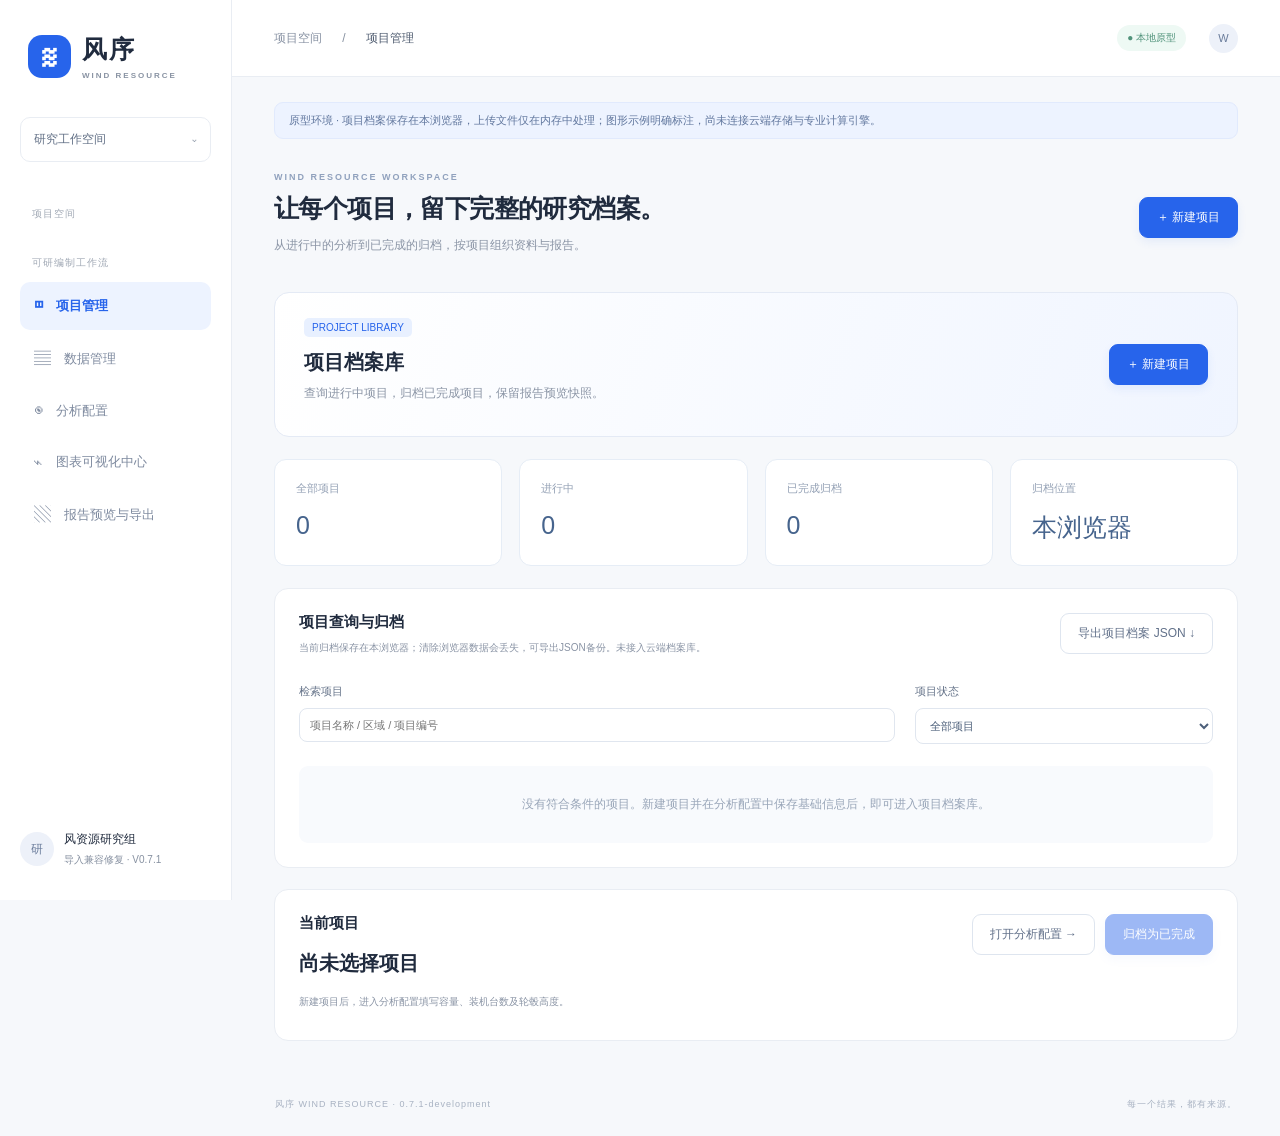
==== commit 11f33cd5: "Publish parser compatibility fix v0.7.1-development" ====
--- a/index.html
+++ b/index.html
@@ -1,5 +1,5 @@
 <!doctype html><html lang="zh-CN"><head><meta charset="UTF-8"><meta name="viewport" content="width=device-width,initial-scale=1"><title>风序 · 风资源分析工作台 V0.4</title><link rel="stylesheet" href="style.css"></head><body>
-<aside><a class="brand" href="#overview"><span class="logo">≋</span><div>风序 <small>WIND RESOURCE</small></div></a><div class="workspace">研究工作空间 <span>⌄</span></div><div class="navlabel">项目空间</div><nav><div class="navlabel">可研编制工作流</div><button data-page="overview" class="active">◫ <span>项目管理</span></button><button data-page="data">▤ <span>数据管理</span></button><button data-page="analysis">◉ <span>分析配置</span></button><button data-page="charts">⌁ <span>图表可视化中心</span></button><button data-page="report">▧ <span>报告预览与导出</span></button></nav><div class="asidebottom"><span class="avatar">研</span><div>风资源研究组<small>四类上传流程 · V0.7</small></div></div></aside>
+<aside><a class="brand" href="#overview"><span class="logo">≋</span><div>风序 <small>WIND RESOURCE</small></div></a><div class="workspace">研究工作空间 <span>⌄</span></div><div class="navlabel">项目空间</div><nav><div class="navlabel">可研编制工作流</div><button data-page="overview" class="active">◫ <span>项目管理</span></button><button data-page="data">▤ <span>数据管理</span></button><button data-page="analysis">◉ <span>分析配置</span></button><button data-page="charts">⌁ <span>图表可视化中心</span></button><button data-page="report">▧ <span>报告预览与导出</span></button></nav><div class="asidebottom"><span class="avatar">研</span><div>风资源研究组<small>导入兼容修复 · V0.7.1</small></div></div></aside>
 <div class="shell"><header><div>项目空间 <span class="muted">/</span> <b id="breadcrumb">项目信息</b></div><div class="headerRight"><span class="pill">● 本地原型</span><span class="avatar small">W</span></div></header><main><div class="notice">原型环境 · 项目档案保存在本浏览器，上传文件仅在内存中处理；图形示例明确标注，尚未连接云端存储与专业计算引擎。</div><section class="projectline"><div><div class="eyebrow">WIND RESOURCE WORKSPACE</div><h1 id="pageTitle">让每一份风数据，成为可靠的决策。</h1><p id="pageDesc">从数据到图表，再到可研报告，在一个工作空间内完成。</p></div><button class="primary" id="topAction">＋ 导入测风数据</button></section>
 <section id="overview" class="page active"><div class="projectcard"><div><span class="tag">PROJECT LIBRARY</span><h2>项目档案库</h2><p>查询进行中项目，归档已完成项目，保留报告预览快照。</p></div><button class="primary" id="newProject">＋ 新建项目</button></div><div class="archiveCounts" id="archiveCounts"></div><article class="card"><div class="cardhead"><div><h3>项目查询与归档</h3><p>当前归档保存在本浏览器；清除浏览器数据会丢失，可导出JSON备份。未接入云端档案库。</p></div><button class="outline" id="archiveExport">导出项目档案 JSON ↓</button></div><div class="archiveFilters"><label>检索项目<input id="projectSearch" type="search" placeholder="项目名称 / 区域 / 项目编号"></label><label>项目状态<select id="projectStatus"><option value="all">全部项目</option><option value="draft">进行中</option><option value="completed">已完成归档</option></select></label></div><div id="projectArchiveList" class="tablewrap"></div></article><article class="card"><div class="cardhead"><div><h3>当前项目</h3><h2 id="projectNameDisplay">尚未选择项目</h2><p id="activeProjectNote">新建项目后，进入分析配置填写容量、装机台数及轮毂高度。</p></div><div class="projectActions"><button class="outline" data-go="analysis">打开分析配置 →</button><button class="outline" id="cloneProject" hidden>复制为新项目</button><button class="primary" id="completeProject">归档为已完成</button></div></div></article><div hidden><div id="metrics"></div><select id="mast"><option>示例测风塔 T01 · 80m</option></select><div id="templateMap"></div></div></section>
 <section id="data" class="page"><div class="fourgrid" id="slots"></div><article class="card"><div class="cardhead"><div><h3>本地数据预检</h3><p>CSV / TXT 预览与字段映射；本原型不解析 Excel，生产版计划支持 XLSX。</p></div><button class="textbtn" id="sampleDownload">下载 CSV 示例 ↓</button></div><div class="formgrid"><label>数据阶段<select id="stage"><option value="raw">原始测风数据</option><option value="qc">质控后测风数据</option><option value="final">订正外推到轮毂高度的数据</option><option value="mesoscale">中尺度数据</option></select></label><label>选择文件<input type="file" id="file" accept=".csv,.txt,.xlsx,.xls"></label><label>文件时间口径<select id="timezone"><option value="8">北京时间 UTC+08:00</option><option value="0">UTC</option></select></label><label>采样步长（分钟）<input type="number" id="interval" min="1" value="10"></label></div><div id="fileStatus" class="empty">尚未选择文件。支持逗号、制表符或分号分隔的 UTF-8 文本。</div><div id="mapping" hidden><div class="formgrid"><label>时间列<select id="timecol"></select></label><label>风速列（m/s）<select id="speedcol"></select></label><label>方向列（°，可选）<select id="dircol"></select></label><label>质量列（可选；0/valid 为有效）<select id="qccol"></select></label></div><button id="inspect" class="primary">运行本地预检</button><div id="preview" class="tablewrap"></div></div></article><article id="preflight" class="card" hidden></article></section>
@@ -7,4 +7,4 @@
 <section id="charts" class="page"><div class="boardTabs" id="chartBoardTabs" role="tablist" aria-label="图表板块"></div><div class="vizSummary"><div><span class="eyebrow">VISUAL ANALYSIS LIBRARY</span><h2>风参数图谱</h2><p>从基础参数到轮毂成果，按可研论证主线组织。</p></div><div><span class="tag">按可研顺序组织</span> <span class="tag soft">可导出 SVG / CSV</span></div></div><div class="vizlayout"><article class="card chartcatalog"><div class="cataloghead"><h3>图表目录</h3><input id="chartSearch" type="search" placeholder="搜索参数或图表…" aria-label="搜索图表"></div><div id="chartTabs"></div></article><div class="vizmain"><article class="card"><div class="vizfilters"><label>数据来源类型<select id="previewSource"><option value="mesoscale">长期中尺度数据</option><option value="mast">测风塔数据</option></select></label><label>数据来源<select id="chartSource"><option value="example">合成示例 · 浏览图形方案</option><option value="imported">真实导入 · 已确认资料</option></select></label><label>数据阶段<select id="vizStage"><option value="raw">原始测风数据</option><option value="qc">质控后测风数据</option><option value="final">订正外推到轮毂高度的数据</option><option value="mesoscale">中尺度数据</option></select></label><label>显示对象<select id="vizObject"><option value="T01">示例 T01 · 80 m</option><option value="T02">示例 T02 · 90 m</option><option value="hub">示例轮毂 · 125 m</option></select></label></div><div class="previewRange"><label>预览开始<input id="previewStart" type="date" value="2024-01-01"></label><label>预览结束（不含）<input id="previewEnd" type="date" value="2025-01-01"></label><button class="outline" id="applyPreview">应用时间范围</button><span id="rangeState" role="status"></span></div><div id="contextHint" class="contextnote"></div><div class="cardhead"><div><div id="chapterBinding" class="eyebrow"></div><h3 id="chartTitle"></h3><p id="chartSubtitle"></p></div><span class="tag soft" id="sourceBadge">合成示例</span></div><div id="sectorFilter" hidden><label>相关性分组（示例）<select id="corrSector"><option value="all">总体</option><option value="0">N</option><option value="4">E</option><option value="8">S</option><option value="12">W</option></select></label></div><div id="chartStats" class="chartStats"></div><div id="mainChart" class="chart large"></div><div id="chartNote" class="hint"></div><div class="charttoolbar"><button class="outline" id="svgDownload">下载图形 SVG ↓</button><button class="outline" id="csvDownload">下载当前结果 CSV ↓</button><button class="textbtn" id="toggleTable" aria-expanded="true">收起数据表</button></div><div id="chartTable" class="tablewrap"></div></article><article class="card"><h3>资料要求与报告位置</h3><div id="requirements"></div><button class="outline" id="jumpReport">查看对应报告章节 →</button></article></div></div></section>
 <section id="report" class="page"><div id="archiveState" class="hint warning" hidden>当前为已完成项目的本地归档查阅模式；基础配置只读，原始数据不在归档中。</div><div class="reportintro hint">模板 V0.2：依据 → 背景 → 测风与质量 → 基础参数 → 长期代表性 → 轮毂成果 → 极值 → 灾害 → 评价。黄色为待补项；专业图形示例不进入正式结论。</div><div class="reporttoolbar"><div class="reportType"><label>报告类型<select id="reportType"><option value="feasibility">风电可行性研究 · 第2章风能资源</option><option disabled>预可研模板（后续扩展）</option><option disabled>专项评估模板（后续扩展）</option></select></label><label>导出格式<select id="reportFormat"><option value="html">HTML可读草稿</option><option disabled>正式DOCX（未接入）</option><option disabled>PDF（未接入）</option></select></label></div><span class="tag amber" id="reportArchiveTag">当前可研草稿 · 未审</span><button class="primary" id="reportDownload">下载报告预览 HTML ↓</button></div><div class="reportlayout"><article class="card chapters"><h3>第2章 · 风能资源</h3><div id="chapterList"></div></article><article class="paper"><div class="paperbrand">风资源可行性研究 · 设计预览</div><h2 id="chapterTitle"></h2><div id="chapterBody"></div><footer>标准模板 V0.2 <span>草稿 / 待人工复核</span></footer></article></div></section>
 
-</main><footer class="appfooter">风序 WIND RESOURCE <span>每一个结果，都有来源。</span></footer></div><div id="toast" role="status"></div><script src="app.js"></script><script src="viz-v03.js"></script><script src="workspace-v04.js"></script><script src="channel-library.js"></script><script src="data-core.js"></script><script src="xlsx-input.js"></script><script src="data-import-v05.js"></script><script src="channel-recognition-ui.js"></script><script src="standard-channels.js"></script><script src="upload-flow-v07.js"></script></body></html>
+</main><footer class="appfooter">风序 WIND RESOURCE <span>每一个结果，都有来源。</span></footer></div><div id="toast" role="status"></div><script src="app.js"></script><script src="viz-v03.js"></script><script src="workspace-v04.js"></script><script src="channel-library.js"></script><script src="data-core.js"></script><script src="xlsx-input.js"></script><script src="data-import-v05.js"></script><script src="channel-recognition-ui.js"></script><script src="standard-channels.js"></script><script src="upload-flow-v07.js"></script><script src="import-repair.js"></script></body></html>
--- a/style.css
+++ b/style.css
@@ -19,3 +19,5 @@
 .recognitionDetail{margin:24px 0 6px;border-top:1px solid #e4ebf4;padding-top:16px}.recognitionDetail summary,.keywordLibrary summary{cursor:pointer;font-size:13px;font-weight:600;color:#52729c}.recognitionTable{max-height:430px!important}.recognitionTable th{position:sticky;top:0;z-index:1}.recognitionTable td{vertical-align:top;white-space:normal;min-width:140px}.recognitionTable td:first-child{min-width:180px;max-width:240px;overflow-wrap:anywhere}.recognitionTable td:last-child{min-width:230px;max-width:330px}.recognitionTable select,.recognitionTable input{font-size:10px;margin:0;padding:8px}.recognitionTable small{display:block;color:#8da0b8;font-size:9px;line-height:1.8;margin-top:5px}.keywordLibrary>p{margin:17px 0}.keywordLibrary .tablewrap{max-height:350px}.keywordLibrary td{white-space:normal;min-width:170px;line-height:1.7}
 /* V0.7 four-file list and explicit manual mapping */
 .uploadBatch{display:grid;grid-template-columns:1fr 1.3fr;gap:24px;padding:20px;background:#f5f8fd;border-radius:12px;margin:20px 0}.uploadBatch b{font-size:12px}.uploadBatch p{font-size:11px}.uploadActions{display:flex;gap:10px;flex-wrap:wrap;align-items:center}.fileButton{display:inline-flex;position:relative;overflow:hidden;cursor:pointer}.fileButton input{position:absolute;inset:0;width:100%;height:100%;opacity:0;cursor:pointer;margin:0}.uploadActions .textbtn{white-space:nowrap}#uploadFileList td{vertical-align:top}#uploadFileList small{display:block;font-size:10px;color:#90a1b6;line-height:1.8}.danger{color:#cb6868}.uploadBottom{display:flex;gap:20px;align-items:center;margin-top:20px}.uploadBottom span{font-size:10px;color:#93a3b7;line-height:1.8}#uploadFlowStatus{font-size:12px;line-height:1.9;color:#6382a7;overflow-wrap:anywhere}#channelMappingDialog{border:1px solid #dce5f3;border-radius:17px;width:min(1250px,94vw);max-height:90vh;padding:24px;background:white;color:#33465e;box-shadow:0 20px 90px #182d542e}#channelMappingDialog::backdrop{background:#23365170}.mappingDialogHeader{display:flex;justify-content:space-between;align-items:center;gap:20px}.mappingDialogHeader h2{font-size:18px}.dialogFooter{position:sticky;bottom:-24px;background:white;border-top:1px solid #e5edf7;margin-top:20px;padding:18px 0;display:flex;justify-content:space-between;align-items:center;gap:20px}#mappingDialogError{color:#b96948;font-size:11px;line-height:1.8;max-width:75%}#mappingDialogBody .tablewrap{max-height:420px}#mappingDialogBody td{vertical-align:top;min-width:130px;white-space:normal}#mappingDialogBody td:first-child{min-width:180px;max-width:230px;overflow-wrap:anywhere}#mappingDialogBody select,#mappingDialogBody input{font-size:11px;padding:8px;margin:0}#mappingDialogBody input[type=checkbox]{width:auto}#mappingDialogBody small{display:block;font-size:9px;color:#97a6bb;margin-top:7px;line-height:1.7}.standardNameCell{color:#356fbf;font:12px ui-monospace,monospace}.keywordLibrary{margin-top:20px}@media(max-width:650px){.uploadBatch{grid-template-columns:1fr}.uploadBottom{align-items:stretch;flex-direction:column}.dialogFooter{position:static;flex-direction:column;align-items:stretch}#mappingDialogError{max-width:100%}#channelMappingDialog{padding:16px}.mappingDialogHeader{align-items:flex-start}.mappingDialogHeader h2{font-size:15px}}
+/* Manual recovery for files that fail before channel recognition. */
+#parseRepairDialog{border:1px solid #dae5f4;border-radius:16px;padding:24px;width:min(1100px,94vw);max-height:90vh;color:#405875}#parseRepairDialog::backdrop{background:#23365170}#repairPreview{font-size:11px;line-height:1.9;background:#f5f8fc;padding:17px;max-height:320px;overflow:auto;border-radius:10px;white-space:pre;color:#627b9d}#repairError{color:#ad724c;font-size:12px;line-height:1.8;overflow-wrap:anywhere}.repairCheck{display:flex;gap:10px;align-items:center}.repairCheck input{width:auto}
